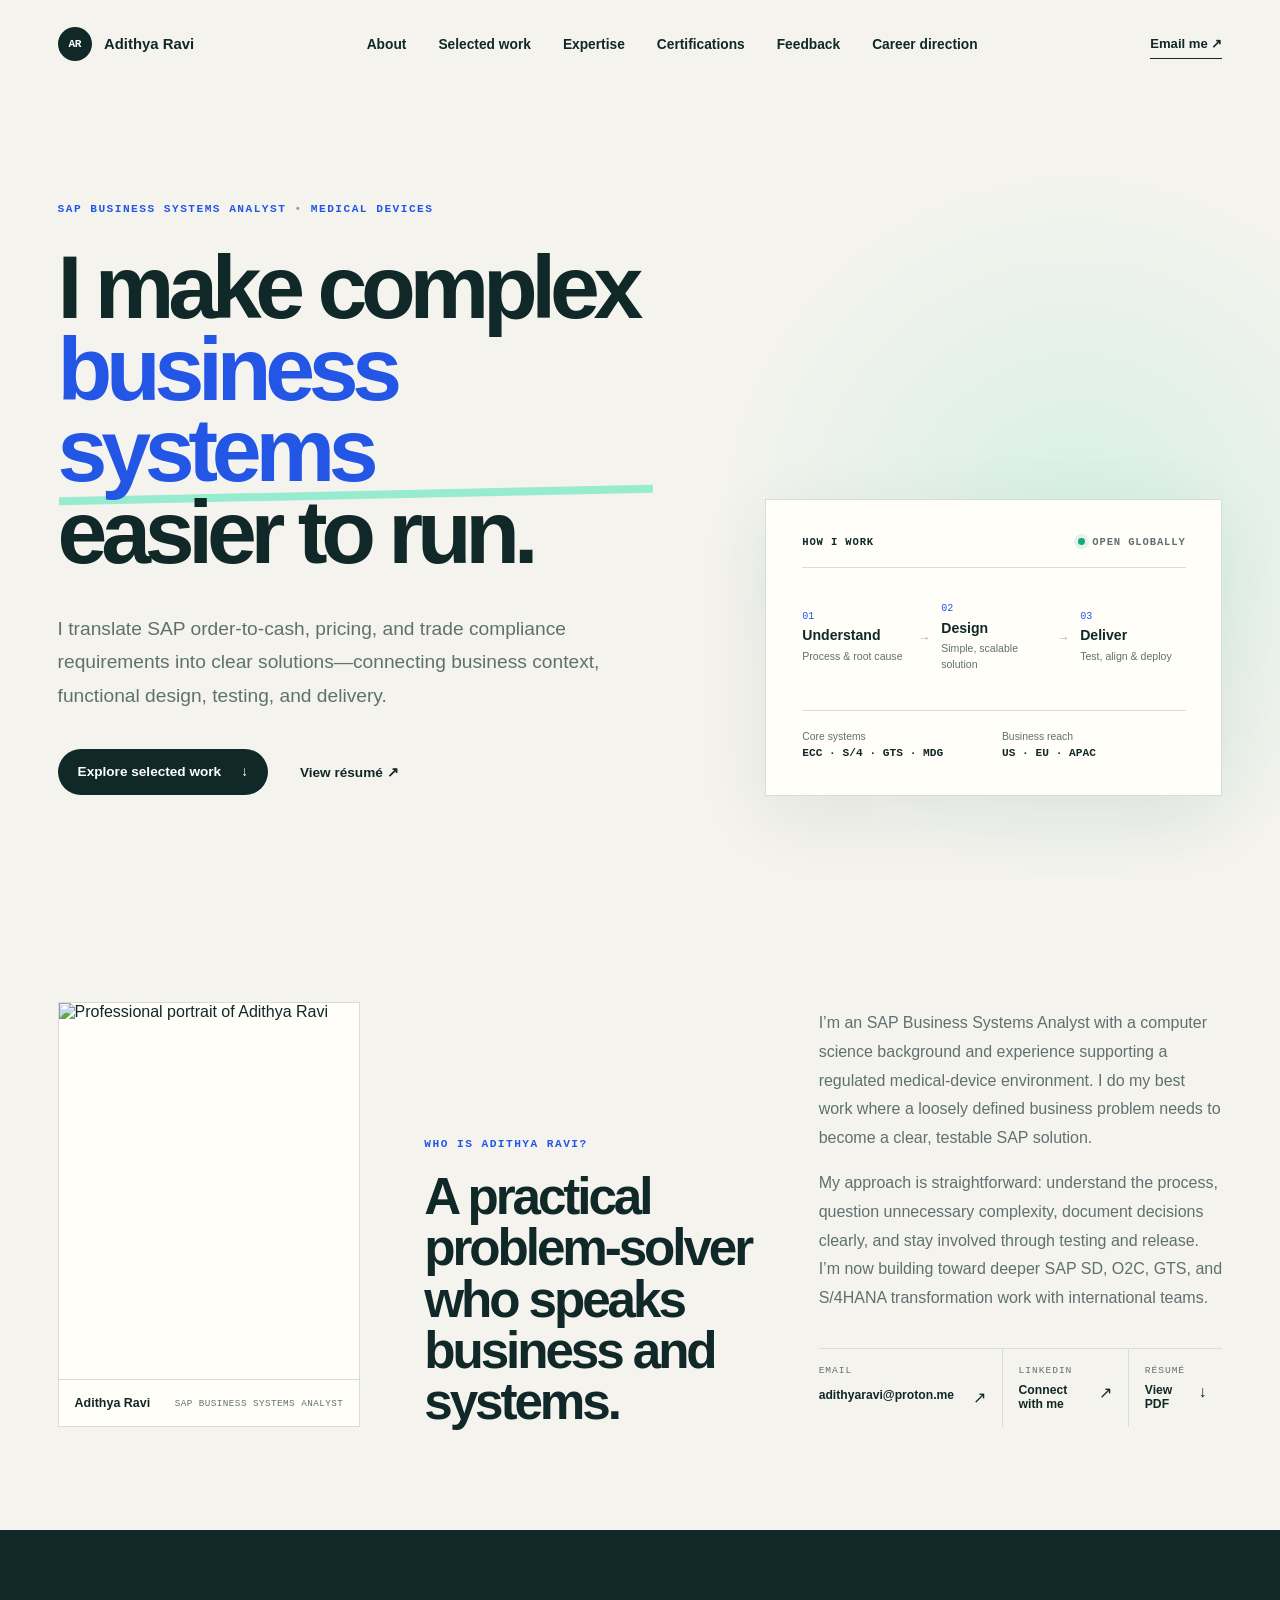
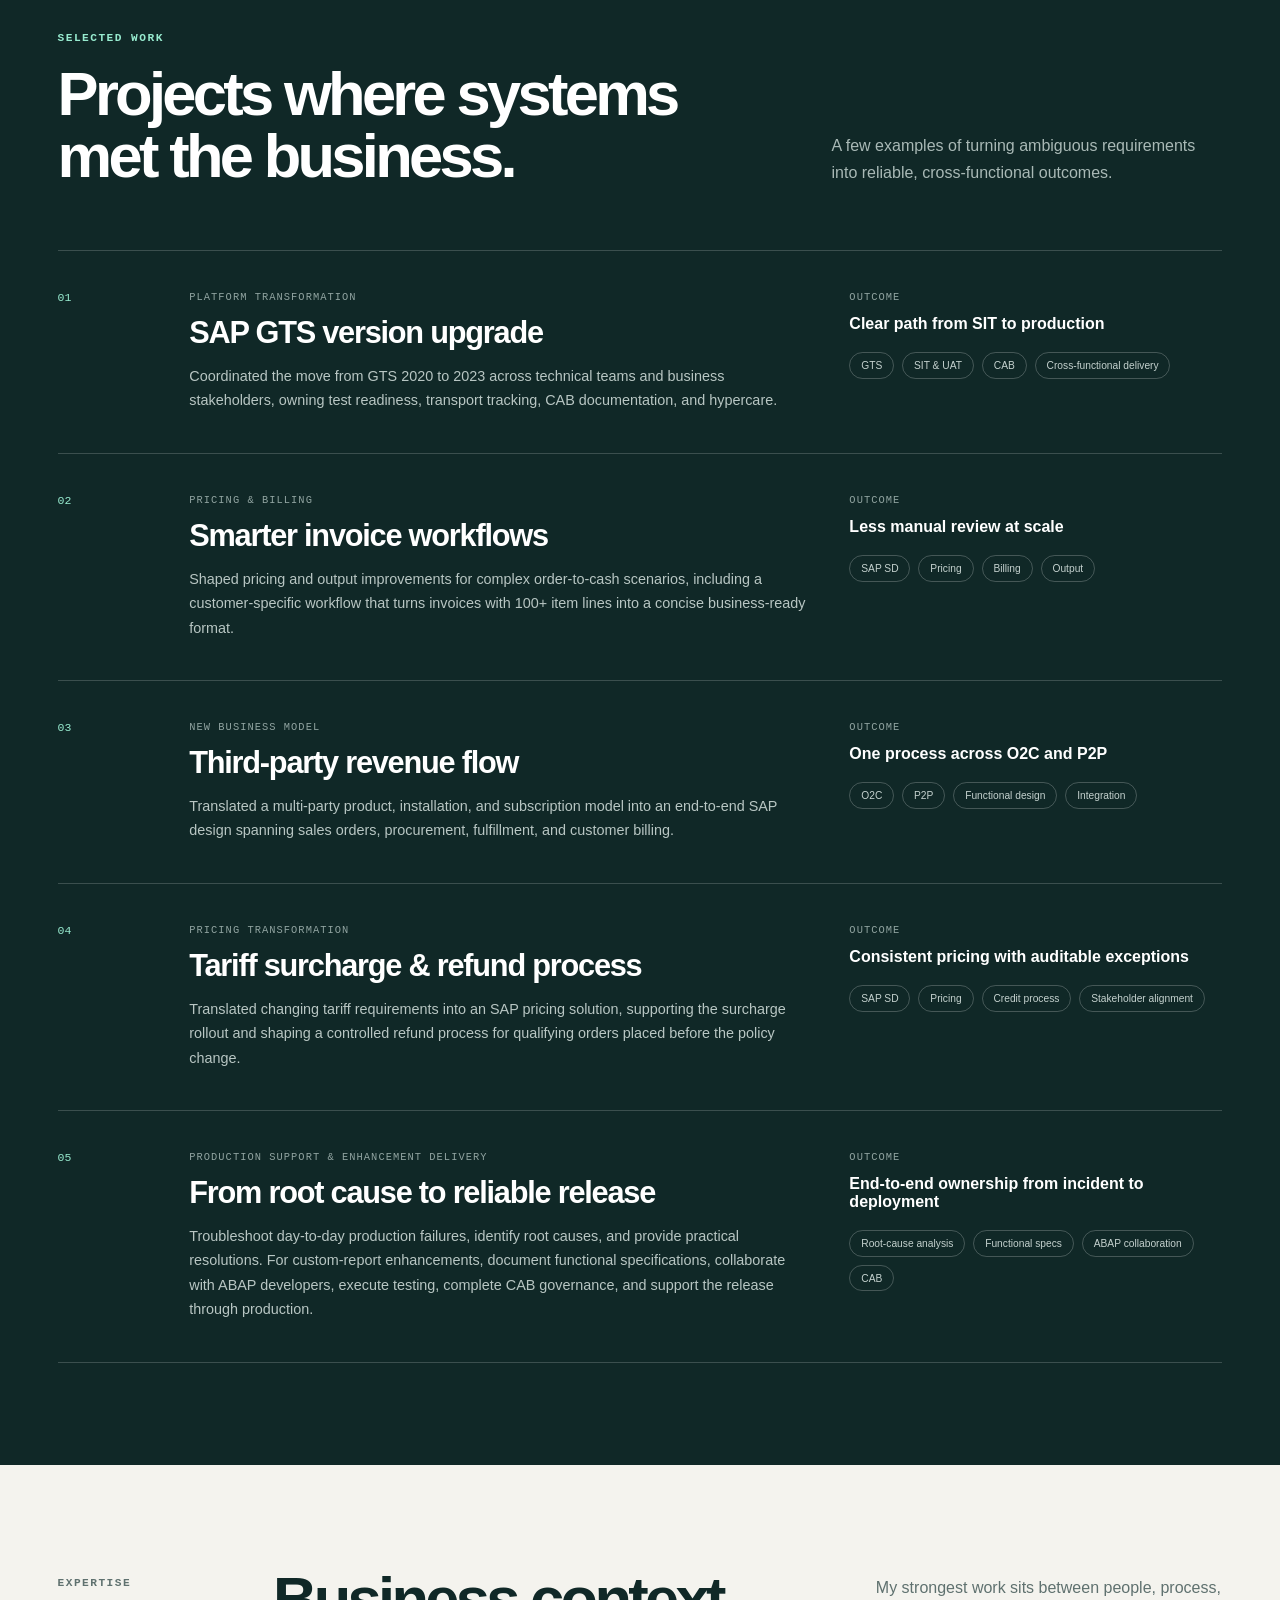
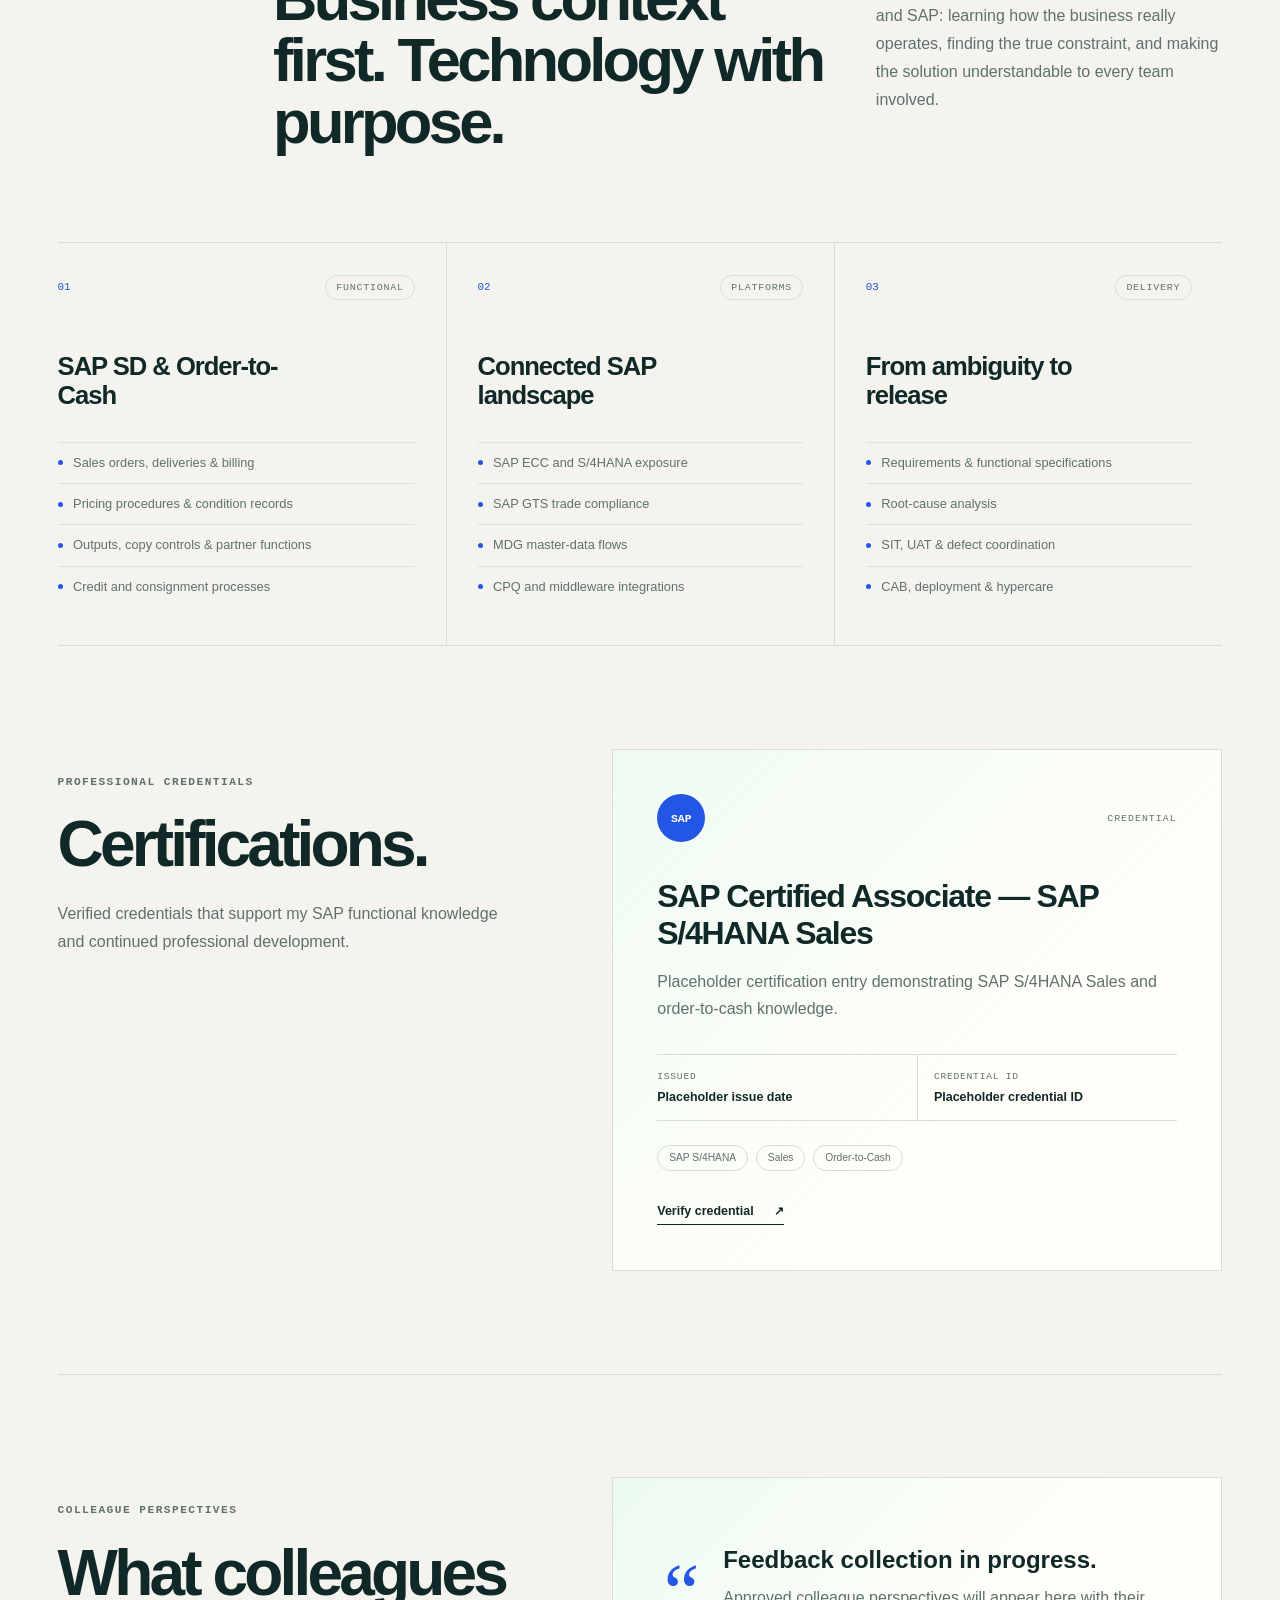
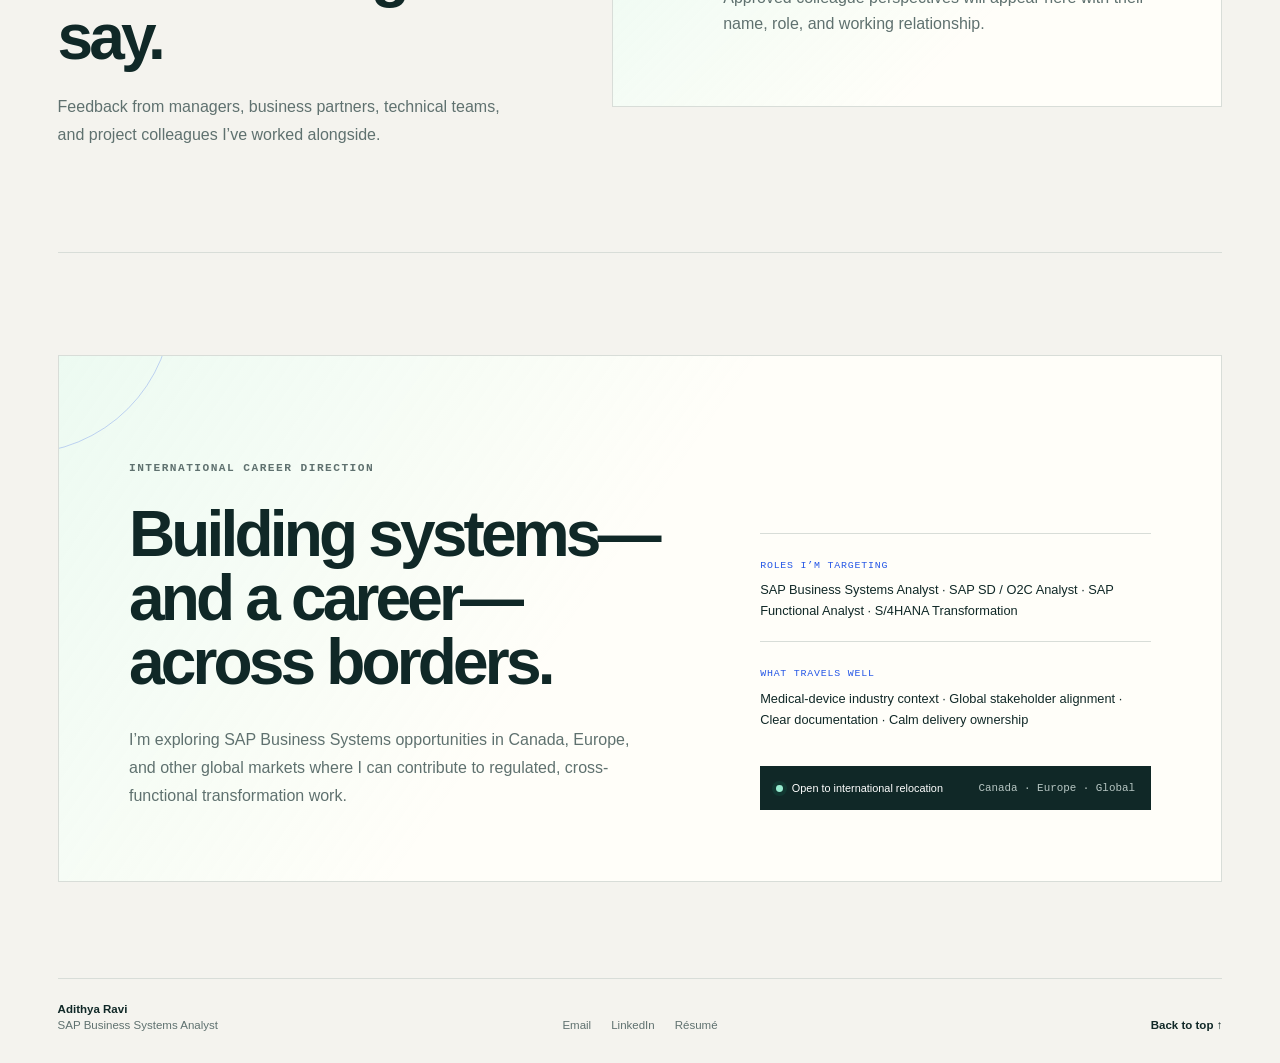
==== index.html @ 474a9ee9 "initial upload of documents" ====
<!doctype html>
<html lang="en">
  <head>
    <meta charset="UTF-8" />
    <meta name="viewport" content="width=device-width, initial-scale=1.0" />
    <meta
      name="description"
      content="Adithya Ravi is an SAP Business Systems Analyst specializing in SAP SD, Order-to-Cash, pricing, billing, and SAP GTS."
    />
    <meta name="theme-color" content="#102827" />
    <title>Adithya Ravi | SAP Business Systems Analyst</title>
    <link rel="stylesheet" href="./style.css" />
    <script src="./script.js" defer></script>
  </head>

  <body>
    <a class="skip-link" href="#main-content">Skip to content</a>

    <header class="site-header">
      <a class="brand" href="#top" aria-label="Adithya Ravi, home">
        <span class="brand-mark">AR</span>
        <span>Adithya Ravi</span>
      </a>

      <nav aria-label="Primary navigation">
        <a href="#about">About</a>
        <a href="#work">Selected work</a>
        <a href="#expertise">Expertise</a>
        <a href="#certifications">Certifications</a>
        <a href="#feedback">Feedback</a>
        <a href="#direction">Career direction</a>
      </nav>

      <a class="header-cta" href="mailto:adithyaravi@proton.me">
        Email me <span aria-hidden="true">↗</span>
      </a>
    </header>

    <main id="main-content">
      <section class="hero" id="top">
        <div class="hero-copy">
          <p class="eyebrow">
            SAP Business Systems Analyst <span>•</span> Medical devices
          </p>
          <h1>
            I make complex
            <span class="accent-line">business systems</span>
            easier to run.
          </h1>
          <p class="hero-intro">
            I translate SAP order-to-cash, pricing, and trade compliance
            requirements into clear solutions—connecting business context,
            functional design, testing, and delivery.
          </p>
          <div class="hero-actions">
            <a class="button button-primary" href="#work">
              Explore selected work <span aria-hidden="true">↓</span>
            </a>
            <a
              class="text-link"
              href="./assets/Adithya-Ravi-Resume.pdf"
              target="_blank"
              rel="noopener noreferrer"
            >
              View résumé <span aria-hidden="true">↗</span>
            </a>
          </div>
        </div>

        <aside class="system-card" aria-label="Professional focus">
          <div class="system-card-head">
            <span>How I work</span>
            <span class="status"><i aria-hidden="true"></i> Open globally</span>
          </div>

          <div class="system-flow" aria-label="Analysis to delivery workflow">
            <div>
              <small>01</small>
              <strong>Understand</strong>
              <span>Process &amp; root cause</span>
            </div>
            <b aria-hidden="true">→</b>
            <div>
              <small>02</small>
              <strong>Design</strong>
              <span>Simple, scalable solution</span>
            </div>
            <b aria-hidden="true">→</b>
            <div>
              <small>03</small>
              <strong>Deliver</strong>
              <span>Test, align &amp; deploy</span>
            </div>
          </div>

          <div class="system-meta">
            <div>
              <span>Core systems</span>
              <strong>ECC · S/4 · GTS · MDG</strong>
            </div>
            <div>
              <span>Business reach</span>
              <strong>US · EU · APAC</strong>
            </div>
          </div>
        </aside>
      </section>

      <section class="about-section reveal" id="about">
        <figure class="about-portrait">
          <img
            src="./assets/adithya-ravi-portrait.jpg"
            alt="Professional portrait of Adithya Ravi"
            width="1365"
            height="2047"
          />
          <figcaption>
            <span>Adithya Ravi</span>
            <small>SAP Business Systems Analyst</small>
          </figcaption>
        </figure>

        <div class="about-content">
          <div class="about-heading">
            <p class="eyebrow">Who is Adithya Ravi?</p>
            <h2>A practical problem-solver who speaks business and systems.</h2>
          </div>

          <div class="about-copy">
            <p>
              I’m an SAP Business Systems Analyst with a computer science
              background and experience supporting a regulated medical-device
              environment. I do my best work where a loosely defined business
              problem needs to become a clear, testable SAP solution.
            </p>
            <p>
              My approach is straightforward: understand the process, question
              unnecessary complexity, document decisions clearly, and stay
              involved through testing and release. I’m now building toward
              deeper SAP SD, O2C, GTS, and S/4HANA transformation work with
              international teams.
            </p>

            <div class="contact-links" aria-label="Contact and résumé links">
              <a href="mailto:adithyaravi@proton.me">
                <small>Email</small>
                <strong>adithyaravi@proton.me</strong>
                <span aria-hidden="true">↗</span>
              </a>
              <a
                href="https://www.linkedin.com/in/adithyaravi12/"
                target="_blank"
                rel="noopener noreferrer"
              >
                <small>LinkedIn</small>
                <strong>Connect with me</strong>
                <span aria-hidden="true">↗</span>
              </a>
              <a
                href="./assets/Adithya-Ravi-Resume.pdf"
                target="_blank"
                rel="noopener noreferrer"
              >
                <small>Résumé</small>
                <strong>View PDF</strong>
                <span aria-hidden="true">↓</span>
              </a>
            </div>
          </div>
        </div>
      </section>

      <section class="work-section" id="work">
        <div class="section-heading reveal">
          <div>
            <p class="eyebrow">Selected work</p>
            <h2>Projects where systems met the business.</h2>
          </div>
          <p>
            A few examples of turning ambiguous requirements into reliable,
            cross-functional outcomes.
          </p>
        </div>
        <div class="project-list" id="project-list"></div>
      </section>

      <section class="expertise-section" id="expertise">
        <div class="expertise-intro reveal">
          <p class="eyebrow">Expertise</p>
          <h2>Business context first. Technology with purpose.</h2>
          <p>
            My strongest work sits between people, process, and SAP: learning
            how the business really operates, finding the true constraint, and
            making the solution understandable to every team involved.
          </p>
        </div>

        <div class="expertise-grid" id="expertise-grid"></div>

        <section class="certifications-section reveal" id="certifications">
          <div class="certifications-heading">
            <p class="eyebrow">Professional credentials</p>
            <h2>Certifications.</h2>
            <p>
              Verified credentials that support my SAP functional knowledge
              and continued professional development.
            </p>
          </div>

          <div class="certification-grid" id="certification-grid"></div>
        </section>

        <section class="feedback-section reveal" id="feedback">
          <div class="feedback-heading">
            <p class="eyebrow">Colleague perspectives</p>
            <h2>What colleagues say.</h2>
            <p>
              Feedback from managers, business partners, technical teams, and
              project colleagues I’ve worked alongside.
            </p>
          </div>

          <div id="feedback-content" aria-live="polite">
            <div class="feedback-empty">
              <span aria-hidden="true">“</span>
              <div>
                <strong>Feedback collection in progress.</strong>
                <p>
                  Approved colleague perspectives will appear here with their
                  name, role, and working relationship.
                </p>
              </div>
            </div>
          </div>
        </section>

        <section class="career-panel reveal" id="direction">
          <div class="career-statement">
            <p class="eyebrow">International career direction</p>
            <h2>Building systems—and a career—across borders.</h2>
            <p>
              I’m exploring SAP Business Systems opportunities in Canada,
              Europe, and other global markets where I can contribute to
              regulated, cross-functional transformation work.
            </p>
          </div>

          <div class="career-details">
            <div>
              <small>Roles I’m targeting</small>
              <p>
                SAP Business Systems Analyst · SAP SD / O2C Analyst · SAP
                Functional Analyst · S/4HANA Transformation
              </p>
            </div>
            <div>
              <small>What travels well</small>
              <p>
                Medical-device industry context · Global stakeholder alignment
                · Clear documentation · Calm delivery ownership
              </p>
            </div>
            <div class="availability">
              <span><i aria-hidden="true"></i> Open to international relocation</span>
              <span>Canada · Europe · Global</span>
            </div>
          </div>
        </section>

        <footer>
          <div>
            <strong>Adithya Ravi</strong>
            <span>SAP Business Systems Analyst</span>
          </div>
          <div class="footer-links">
            <a href="mailto:adithyaravi@proton.me">Email</a>
            <a
              href="https://www.linkedin.com/in/adithyaravi12/"
              target="_blank"
              rel="noopener noreferrer"
              >LinkedIn</a
            >
            <a
              href="./assets/Adithya-Ravi-Resume.pdf"
              target="_blank"
              rel="noopener noreferrer"
              >Résumé</a
            >
          </div>
          <a href="#top">Back to top <span aria-hidden="true">↑</span></a>
        </footer>
      </section>
    </main>
  </body>
</html>
---- style.css ----
:root {
  --ink: #102827;
  --muted: #5f716f;
  --paper: #f4f3ee;
  --card: #fffef9;
  --line: #d8ddd8;
  --blue: #2456e6;
  --mint: #97ebcf;
  --sans: Inter, "Segoe UI", Helvetica, Arial, sans-serif;
  --mono: "SFMono-Regular", Consolas, "Liberation Mono", monospace;
}

* {
  box-sizing: border-box;
}

html {
  scroll-behavior: smooth;
  scroll-padding-top: 5rem;
}

body {
  margin: 0;
  background:
    radial-gradient(circle at 84% 9%, rgb(151 235 207 / 32%), transparent 22rem),
    var(--paper);
  color: var(--ink);
  font-family: var(--sans);
}

a {
  color: inherit;
  text-decoration: none;
}

img {
  max-width: 100%;
}

.skip-link {
  background: var(--ink);
  color: white;
  left: 1rem;
  padding: 0.75rem 1rem;
  position: fixed;
  top: -5rem;
  transition: top 160ms ease;
  z-index: 100;
}

.skip-link:focus {
  top: 1rem;
}

.site-header {
  align-items: center;
  display: flex;
  justify-content: space-between;
  margin: 0 auto;
  max-width: 1440px;
  min-height: 88px;
  padding: 0 4.5vw;
}

.brand {
  align-items: center;
  display: flex;
  font-size: 0.93rem;
  font-weight: 700;
  gap: 0.75rem;
}

.brand-mark {
  align-items: center;
  background: var(--ink);
  border-radius: 50%;
  color: white;
  display: flex;
  font-family: var(--mono);
  font-size: 0.7rem;
  height: 2.15rem;
  justify-content: center;
  letter-spacing: -0.04em;
  width: 2.15rem;
}

nav {
  display: flex;
  font-size: 0.86rem;
  font-weight: 600;
  gap: 2rem;
}

nav a,
.text-link,
.header-cta {
  transition: color 180ms ease;
}

nav a:hover,
nav a:focus-visible,
.text-link:hover,
.text-link:focus-visible,
.header-cta:hover,
.header-cta:focus-visible {
  color: var(--blue);
}

.header-cta {
  border-bottom: 1px solid var(--ink);
  font-size: 0.82rem;
  font-weight: 700;
  padding: 0.45rem 0;
}

.hero {
  display: grid;
  gap: clamp(3rem, 7vw, 8rem);
  grid-template-columns: minmax(0, 1.15fr) minmax(330px, 0.85fr);
  margin: 0 auto;
  max-width: 1440px;
  min-height: calc(100vh - 88px);
  padding: clamp(5.5rem, 9vw, 8.5rem) 4.5vw 6.5rem;
}

.hero-copy {
  align-self: start;
}

.eyebrow {
  color: var(--blue);
  font-family: var(--mono);
  font-size: 0.7rem;
  font-weight: 700;
  letter-spacing: 0.13em;
  margin: 0 0 2rem;
  text-transform: uppercase;
}

.eyebrow span {
  color: #94a09f;
}

h1 {
  font-size: clamp(3.7rem, 7vw, 7.4rem);
  font-weight: 600;
  letter-spacing: -0.07em;
  line-height: 0.91;
  margin: 0;
  max-width: 940px;
}

.accent-line {
  color: var(--blue);
  display: inline-block;
  position: relative;
}

.accent-line::after {
  background: var(--mint);
  bottom: -0.08em;
  content: "";
  height: 0.09em;
  left: 0.02em;
  position: absolute;
  transform: rotate(-1.2deg);
  width: 96%;
  z-index: -1;
}

.hero-intro {
  color: var(--muted);
  font-size: clamp(1rem, 1.5vw, 1.2rem);
  line-height: 1.75;
  margin: 2.4rem 0 0;
  max-width: 690px;
}

.hero-actions {
  align-items: center;
  display: flex;
  gap: 2rem;
  margin-top: 2.3rem;
}

.button {
  align-items: center;
  border-radius: 999px;
  display: inline-flex;
  font-size: 0.85rem;
  font-weight: 700;
  gap: 1.25rem;
  justify-content: center;
  padding: 0.95rem 1.25rem;
}

.button-primary {
  background: var(--ink);
  color: white;
  transition:
    background 180ms ease,
    transform 180ms ease;
}

.button-primary:hover,
.button-primary:focus-visible {
  background: var(--blue);
  transform: translateY(-2px);
}

.text-link {
  font-size: 0.85rem;
  font-weight: 700;
}

.system-card {
  align-self: end;
  background: var(--card);
  border: 1px solid var(--line);
  box-shadow: 0 20px 70px rgb(27 56 51 / 8%);
  min-width: 0;
  padding: clamp(1.5rem, 2.8vw, 2.25rem);
  position: relative;
}

.system-card::before {
  background-image: radial-gradient(#bcc7c4 0.7px, transparent 0.7px);
  background-size: 8px 8px;
  content: "";
  height: 4.5rem;
  opacity: 0.55;
  position: absolute;
  right: -1.2rem;
  top: -1.4rem;
  width: 6.5rem;
  z-index: -1;
}

.system-card-head {
  align-items: center;
  border-bottom: 1px solid var(--line);
  display: flex;
  font-family: var(--mono);
  font-size: 0.66rem;
  font-weight: 700;
  justify-content: space-between;
  letter-spacing: 0.08em;
  padding-bottom: 1.2rem;
  text-transform: uppercase;
}

.status {
  align-items: center;
  color: var(--muted);
  display: flex;
  gap: 0.45rem;
}

.status i,
.availability i {
  background: #19a678;
  border-radius: 50%;
  box-shadow: 0 0 0 4px rgb(25 166 120 / 12%);
  height: 0.43rem;
  width: 0.43rem;
}

.system-flow {
  align-items: center;
  display: grid;
  gap: 0.65rem;
  grid-template-columns: 1fr auto 1fr auto 1fr;
  padding: 2.2rem 0 2.4rem;
}

.system-flow div,
.system-meta div {
  display: flex;
  flex-direction: column;
  gap: 0.35rem;
}

.system-flow small {
  color: var(--blue);
  font-family: var(--mono);
  font-size: 0.63rem;
}

.system-flow strong {
  font-size: 0.88rem;
}

.system-flow span {
  color: var(--muted);
  font-size: 0.66rem;
  line-height: 1.45;
}

.system-flow b {
  color: #a6b1af;
  font-size: 0.8rem;
  font-weight: 400;
}

.system-meta {
  border-top: 1px solid var(--line);
  display: grid;
  gap: 1rem;
  grid-template-columns: 1fr 1fr;
  padding-top: 1.2rem;
}

.system-meta span {
  color: var(--muted);
  font-size: 0.65rem;
}

.system-meta strong {
  font-family: var(--mono);
  font-size: 0.7rem;
}

.about-section {
  display: grid;
  gap: clamp(2.5rem, 5vw, 5rem);
  grid-template-columns: minmax(250px, 0.55fr) minmax(0, 1.45fr);
  margin: 0 auto;
  max-width: 1440px;
  padding: clamp(5rem, 8vw, 8rem) 4.5vw;
}

.about-portrait {
  align-self: stretch;
  background: var(--card);
  border: 1px solid var(--line);
  display: flex;
  flex-direction: column;
  margin: 0;
  min-width: 0;
}

.about-portrait img {
  aspect-ratio: 4 / 5;
  display: block;
  height: auto;
  object-fit: cover;
  object-position: center 24%;
  width: 100%;
}

.about-portrait figcaption {
  align-items: center;
  border-top: 1px solid var(--line);
  display: flex;
  justify-content: space-between;
  padding: 1rem;
}

.about-portrait figcaption span {
  font-size: 0.78rem;
  font-weight: 700;
}

.about-portrait figcaption small {
  color: var(--muted);
  font-family: var(--mono);
  font-size: 0.58rem;
  letter-spacing: 0.05em;
  text-align: right;
  text-transform: uppercase;
}

.about-content {
  align-items: end;
  display: grid;
  gap: clamp(2.5rem, 5vw, 5rem);
  grid-template-columns: 0.9fr 1.1fr;
}

.about-heading .eyebrow,
.feedback-heading .eyebrow {
  margin-bottom: 1.3rem;
}

h2 {
  font-size: clamp(2.5rem, 4.8vw, 5rem);
  font-weight: 560;
  letter-spacing: -0.06em;
  line-height: 1;
  margin: 0;
  max-width: 790px;
}

.about-heading h2 {
  font-size: clamp(2.5rem, 4vw, 4.4rem);
}

.about-copy {
  align-self: end;
}

.about-copy > p {
  color: var(--muted);
  font-size: clamp(0.95rem, 1.25vw, 1.08rem);
  line-height: 1.8;
  margin: 0;
  max-width: 720px;
}

.about-copy > p + p {
  margin-top: 1rem;
}

.contact-links {
  border-top: 1px solid var(--line);
  display: grid;
  grid-template-columns: 1.45fr 1fr 0.75fr;
  margin-top: 2.2rem;
}

.contact-links a {
  display: grid;
  gap: 0.45rem;
  grid-template-columns: 1fr auto;
  padding: 1rem 1rem 1rem 0;
  transition: color 180ms ease;
}

.contact-links a + a {
  border-left: 1px solid var(--line);
  padding-left: 1rem;
}

.contact-links a:hover,
.contact-links a:focus-visible {
  color: var(--blue);
}

.contact-links small {
  color: var(--muted);
  font-family: var(--mono);
  font-size: 0.6rem;
  grid-column: 1 / -1;
  letter-spacing: 0.1em;
  text-transform: uppercase;
}

.contact-links strong {
  font-size: 0.76rem;
  overflow-wrap: anywhere;
}

.work-section {
  background: var(--ink);
  color: white;
  padding: clamp(5rem, 8vw, 8rem) max(4.5vw, calc((100vw - 1440px) / 2 + 4.5vw));
}

.section-heading {
  align-items: end;
  display: grid;
  gap: 3rem;
  grid-template-columns: 1.3fr 0.7fr;
  margin: 0 auto 4rem;
  max-width: 1440px;
}

.section-heading .eyebrow {
  color: var(--mint);
  margin-bottom: 1.2rem;
}

.section-heading > p {
  color: #a9b9b6;
  line-height: 1.7;
  margin: 0;
  max-width: 400px;
}

.project-list {
  border-top: 1px solid rgb(255 255 255 / 18%);
  margin: 0 auto;
  max-width: 1440px;
}

.project-card {
  align-items: start;
  border-bottom: 1px solid rgb(255 255 255 / 18%);
  display: grid;
  gap: clamp(1.5rem, 3vw, 4rem);
  grid-template-columns: 0.18fr 1.2fr 0.72fr;
  padding: 2.5rem 0;
}

.project-number {
  color: var(--mint);
  font-family: var(--mono);
  font-size: 0.72rem;
}

.project-main > p,
.project-result small {
  color: #91a4a1;
  font-family: var(--mono);
  font-size: 0.65rem;
  letter-spacing: 0.1em;
  margin: 0 0 0.75rem;
  text-transform: uppercase;
}

.project-main h3 {
  font-size: clamp(1.5rem, 2.4vw, 2.3rem);
  font-weight: 560;
  letter-spacing: -0.04em;
  margin: 0 0 0.8rem;
}

.project-main > span {
  color: #b8c6c3;
  display: block;
  font-size: 0.9rem;
  line-height: 1.7;
  max-width: 650px;
}

.project-result {
  display: flex;
  flex-direction: column;
}

.project-result strong {
  margin-bottom: 1.2rem;
}

.tag-list {
  display: flex;
  flex-wrap: wrap;
  gap: 0.5rem;
}

.tag-list span {
  border: 1px solid rgb(255 255 255 / 22%);
  border-radius: 999px;
  color: #c4d1ce;
  font-size: 0.64rem;
  padding: 0.42rem 0.68rem;
}

.expertise-section {
  margin: 0 auto;
  max-width: 1440px;
  padding: clamp(5rem, 8vw, 8rem) 4.5vw 2rem;
}

.expertise-intro {
  display: grid;
  gap: 2rem;
  grid-template-columns: 0.45fr 1.4fr 0.85fr;
}

.expertise-intro .eyebrow {
  margin: 0.4rem 0 0;
}

.expertise-intro > p {
  color: var(--muted);
  line-height: 1.75;
  margin: 0.4rem 0 0;
}

.expertise-grid {
  border-bottom: 1px solid var(--line);
  border-top: 1px solid var(--line);
  display: grid;
  grid-template-columns: repeat(3, 1fr);
  margin-top: clamp(3.5rem, 7vw, 7rem);
}

.expertise-card {
  min-height: 380px;
  padding: 2rem clamp(1rem, 2.4vw, 2.4rem) 2.4rem 0;
}

.expertise-card + .expertise-card {
  border-left: 1px solid var(--line);
  padding-left: clamp(1rem, 2.4vw, 2.4rem);
}

.expertise-label {
  align-items: center;
  display: flex;
  justify-content: space-between;
}

.expertise-label span {
  color: var(--blue);
  font-family: var(--mono);
  font-size: 0.68rem;
}

.expertise-label small {
  border: 1px solid var(--line);
  border-radius: 999px;
  color: var(--muted);
  font-family: var(--mono);
  font-size: 0.62rem;
  letter-spacing: 0.08em;
  padding: 0.38rem 0.65rem;
  text-transform: uppercase;
}

.expertise-card h3 {
  font-size: clamp(1.35rem, 2vw, 1.85rem);
  font-weight: 600;
  letter-spacing: -0.04em;
  margin: 3.25rem 0 2rem;
  max-width: 270px;
}

.expertise-card ul {
  list-style: none;
  margin: 0;
  padding: 0;
}

.expertise-card li {
  align-items: center;
  border-top: 1px solid rgb(16 40 39 / 9%);
  color: var(--muted);
  display: flex;
  font-size: 0.8rem;
  gap: 0.65rem;
  line-height: 1.4;
  padding: 0.7rem 0;
}

.expertise-card li::before {
  background: var(--blue);
  border-radius: 50%;
  content: "";
  flex: 0 0 0.32rem;
  height: 0.32rem;
  width: 0.32rem;
}

.certifications-section {
  border-bottom: 1px solid var(--line);
  display: grid;
  gap: clamp(3rem, 8vw, 7rem);
  grid-template-columns: 0.85fr 1.15fr;
  padding: clamp(5rem, 8vw, 8rem) 0;
}

.certifications-heading .eyebrow {
  margin-bottom: 1.25rem;
}

.certifications-heading h2 {
  font-size: clamp(2.8rem, 5vw, 5.2rem);
}

.certifications-heading > p {
  color: var(--muted);
  line-height: 1.75;
  margin: 1.5rem 0 0;
  max-width: 520px;
}

.certification-grid {
  align-self: end;
  display: grid;
  gap: 1rem;
}

.certification-card {
  background:
    linear-gradient(135deg, rgb(151 235 207 / 16%), transparent 62%),
    var(--card);
  border: 1px solid var(--line);
  padding: clamp(1.75rem, 3.5vw, 3rem);
}

.certification-provider {
  align-items: center;
  display: flex;
  justify-content: space-between;
}

.certification-provider span {
  align-items: center;
  background: var(--blue);
  border-radius: 50%;
  color: white;
  display: flex;
  font-family: var(--mono);
  font-size: 0.72rem;
  font-weight: 700;
  height: 3rem;
  justify-content: center;
  width: 3rem;
}

.certification-provider small {
  color: var(--muted);
  font-family: var(--mono);
  font-size: 0.62rem;
  letter-spacing: 0.1em;
  text-transform: uppercase;
}

.certification-card h3 {
  font-size: clamp(1.45rem, 2.5vw, 2.15rem);
  letter-spacing: -0.04em;
  line-height: 1.15;
  margin: 2.25rem 0 1rem;
}

.certification-card > p {
  color: var(--muted);
  line-height: 1.7;
  margin: 0;
}

.certification-card dl {
  border-bottom: 1px solid var(--line);
  border-top: 1px solid var(--line);
  display: grid;
  grid-template-columns: 1fr 1fr;
  margin: 2rem 0 1.5rem;
}

.certification-card dl > div {
  padding: 1rem 0;
}

.certification-card dl > div + div {
  border-left: 1px solid var(--line);
  padding-left: 1rem;
}

.certification-card dt {
  color: var(--muted);
  font-family: var(--mono);
  font-size: 0.6rem;
  letter-spacing: 0.08em;
  margin-bottom: 0.45rem;
  text-transform: uppercase;
}

.certification-card dd {
  font-size: 0.78rem;
  font-weight: 650;
  margin: 0;
}

.certification-tags span {
  border-color: var(--line);
  color: var(--muted);
}

.verify-link {
  align-items: center;
  border-bottom: 1px solid var(--ink);
  display: inline-flex;
  font-size: 0.78rem;
  font-weight: 700;
  gap: 1.25rem;
  margin-top: 2rem;
  padding-bottom: 0.4rem;
  transition: color 180ms ease;
}

.verify-link:hover,
.verify-link:focus-visible {
  color: var(--blue);
}

.feedback-section {
  border-bottom: 1px solid var(--line);
  display: grid;
  gap: clamp(3rem, 8vw, 7rem);
  grid-template-columns: 0.85fr 1.15fr;
  padding: clamp(5rem, 8vw, 8rem) 0;
}

.feedback-heading h2 {
  font-size: clamp(2.8rem, 5vw, 5.2rem);
}

.feedback-heading > p {
  color: var(--muted);
  line-height: 1.75;
  margin: 1.5rem 0 0;
  max-width: 520px;
}

.feedback-empty {
  align-items: center;
  background:
    linear-gradient(135deg, rgb(151 235 207 / 18%), transparent 62%),
    var(--card);
  border: 1px solid var(--line);
  display: grid;
  gap: 1.5rem;
  grid-template-columns: auto 1fr;
  min-height: 230px;
  padding: clamp(2rem, 4vw, 3.5rem);
}

.feedback-empty > span {
  color: var(--blue);
  font-family: Georgia, serif;
  font-size: 5rem;
  line-height: 0.8;
}

.feedback-empty strong {
  font-size: clamp(1.15rem, 2vw, 1.5rem);
}

.feedback-empty p {
  color: var(--muted);
  line-height: 1.65;
  margin: 0.65rem 0 0;
}

.testimonial-grid {
  display: grid;
  gap: 1rem;
}

.testimonial-card {
  background: var(--card);
  border: 1px solid var(--line);
  margin: 0;
  padding: clamp(1.75rem, 3.5vw, 3rem);
}

.testimonial-card blockquote {
  font-size: clamp(1.15rem, 2vw, 1.55rem);
  letter-spacing: -0.025em;
  line-height: 1.55;
  margin: 0;
}

.testimonial-card figcaption {
  border-top: 1px solid var(--line);
  display: grid;
  gap: 0.25rem;
  margin-top: 2rem;
  padding-top: 1rem;
}

.testimonial-card figcaption strong {
  font-size: 0.85rem;
}

.testimonial-card figcaption span,
.testimonial-card figcaption small {
  color: var(--muted);
  font-size: 0.72rem;
}

.testimonial-card figcaption small {
  font-family: var(--mono);
  margin-top: 0.35rem;
}

.feedback-note {
  color: var(--muted);
  font-size: 0.7rem;
  margin: 0.75rem 0 0;
}

.career-panel {
  background:
    linear-gradient(125deg, rgb(151 235 207 / 18%), transparent 46%),
    var(--card);
  border: 1px solid var(--line);
  display: grid;
  gap: clamp(3rem, 8vw, 8rem);
  grid-template-columns: 1.15fr 0.85fr;
  margin-top: clamp(5rem, 8vw, 8rem);
  overflow: hidden;
  padding: clamp(2.4rem, 5.5vw, 5.5rem);
  position: relative;
}

.career-panel::after {
  border: 1px solid rgb(36 86 230 / 25%);
  border-radius: 50%;
  content: "";
  height: 19rem;
  left: -12rem;
  position: absolute;
  top: -13rem;
  width: 19rem;
}

.career-statement .eyebrow {
  margin-bottom: 1.5rem;
}

.career-statement h2 {
  font-size: clamp(2.6rem, 5vw, 5.2rem);
}

.career-statement > p {
  color: var(--muted);
  line-height: 1.75;
  margin: 2rem 0 0;
  max-width: 650px;
}

.career-details {
  align-self: end;
}

.career-details > div:not(.availability) {
  border-top: 1px solid var(--line);
  padding: 1.25rem 0;
}

.career-details small {
  color: var(--blue);
  font-family: var(--mono);
  font-size: 0.62rem;
  letter-spacing: 0.08em;
  text-transform: uppercase;
}

.career-details p {
  font-size: 0.8rem;
  line-height: 1.6;
  margin: 0.55rem 0 0;
}

.availability {
  align-items: center;
  background: var(--ink);
  color: white;
  display: flex;
  font-size: 0.68rem;
  justify-content: space-between;
  margin-top: 1rem;
  padding: 1rem;
}

.availability span:first-child {
  align-items: center;
  display: flex;
  gap: 0.55rem;
}

.availability i {
  background: var(--mint);
}

.availability span:last-child {
  color: #b7c6c3;
  font-family: var(--mono);
}

footer {
  align-items: end;
  border-top: 1px solid var(--line);
  display: grid;
  font-size: 0.72rem;
  grid-template-columns: 1fr auto 1fr;
  margin-top: 6rem;
  padding: 1.5rem 0 0;
}

footer > div {
  display: flex;
  flex-direction: column;
  gap: 0.25rem;
}

footer > div span,
.footer-links a {
  color: var(--muted);
}

footer > a {
  font-weight: 700;
  justify-self: end;
}

.footer-links {
  flex-direction: row;
  gap: 1.25rem;
}

.footer-links a:hover,
.footer-links a:focus-visible {
  color: var(--blue);
}

.reveal {
  opacity: 0;
  transform: translateY(24px);
  transition:
    opacity 650ms ease,
    transform 650ms ease;
}

.reveal.is-visible {
  opacity: 1;
  transform: none;
}

@media (max-width: 960px) {
  nav {
    display: none;
  }

  .hero {
    grid-template-columns: 1fr;
    min-height: auto;
    padding-top: 5rem;
  }

  .system-card {
    align-self: auto;
    max-width: 680px;
  }

  .section-heading,
  .expertise-intro,
  .certifications-section,
  .feedback-section,
  .career-panel,
  .about-content {
    grid-template-columns: 1fr;
  }

  .about-section {
    grid-template-columns: minmax(230px, 0.65fr) minmax(0, 1.35fr);
  }

  .expertise-intro .eyebrow {
    margin: 0;
  }
}

@media (max-width: 640px) {
  .site-header {
    min-height: 72px;
  }

  .header-cta {
    display: none;
  }

  .hero {
    padding-bottom: 4.5rem;
    padding-top: 3.75rem;
  }

  h1 {
    font-size: clamp(3.25rem, 16vw, 5rem);
  }

  .hero-actions {
    align-items: flex-start;
    flex-direction: column;
    gap: 1.3rem;
  }

  .system-flow {
    align-items: stretch;
    grid-template-columns: 1fr;
  }

  .system-flow b {
    transform: rotate(90deg);
    width: fit-content;
  }

  .system-meta,
  .about-section,
  .contact-links,
  .expertise-grid {
    grid-template-columns: 1fr;
  }

  .project-card {
    grid-template-columns: 2.5rem 1fr;
  }

  .project-result {
    grid-column: 2;
  }

  .about-portrait {
    max-width: 380px;
  }

  .contact-links a + a {
    border-left: 0;
    border-top: 1px solid var(--line);
    padding-left: 0;
  }

  .expertise-card {
    min-height: 0;
    padding: 2rem 0 2.4rem;
  }

  .expertise-card + .expertise-card {
    border-left: 0;
    border-top: 1px solid var(--line);
    padding-left: 0;
  }

  .expertise-card h3 {
    margin-top: 2.2rem;
  }

  .certification-card dl {
    grid-template-columns: 1fr;
  }

  .certification-card dl > div + div {
    border-left: 0;
    border-top: 1px solid var(--line);
    padding-left: 0;
  }

  .career-panel {
    margin-left: -2vw;
    margin-right: -2vw;
  }

  .availability {
    align-items: flex-start;
    flex-direction: column;
    gap: 0.75rem;
  }

  footer {
    align-items: start;
    gap: 1.5rem;
    grid-template-columns: 1fr 1fr;
  }

  .footer-links {
    justify-self: end;
  }

  footer > a {
    display: none;
  }
}

@media (prefers-reduced-motion: reduce) {
  html {
    scroll-behavior: auto;
  }

  *,
  *::before,
  *::after {
    transition-duration: 0.01ms !important;
  }

  .reveal {
    opacity: 1;
    transform: none;
  }
}
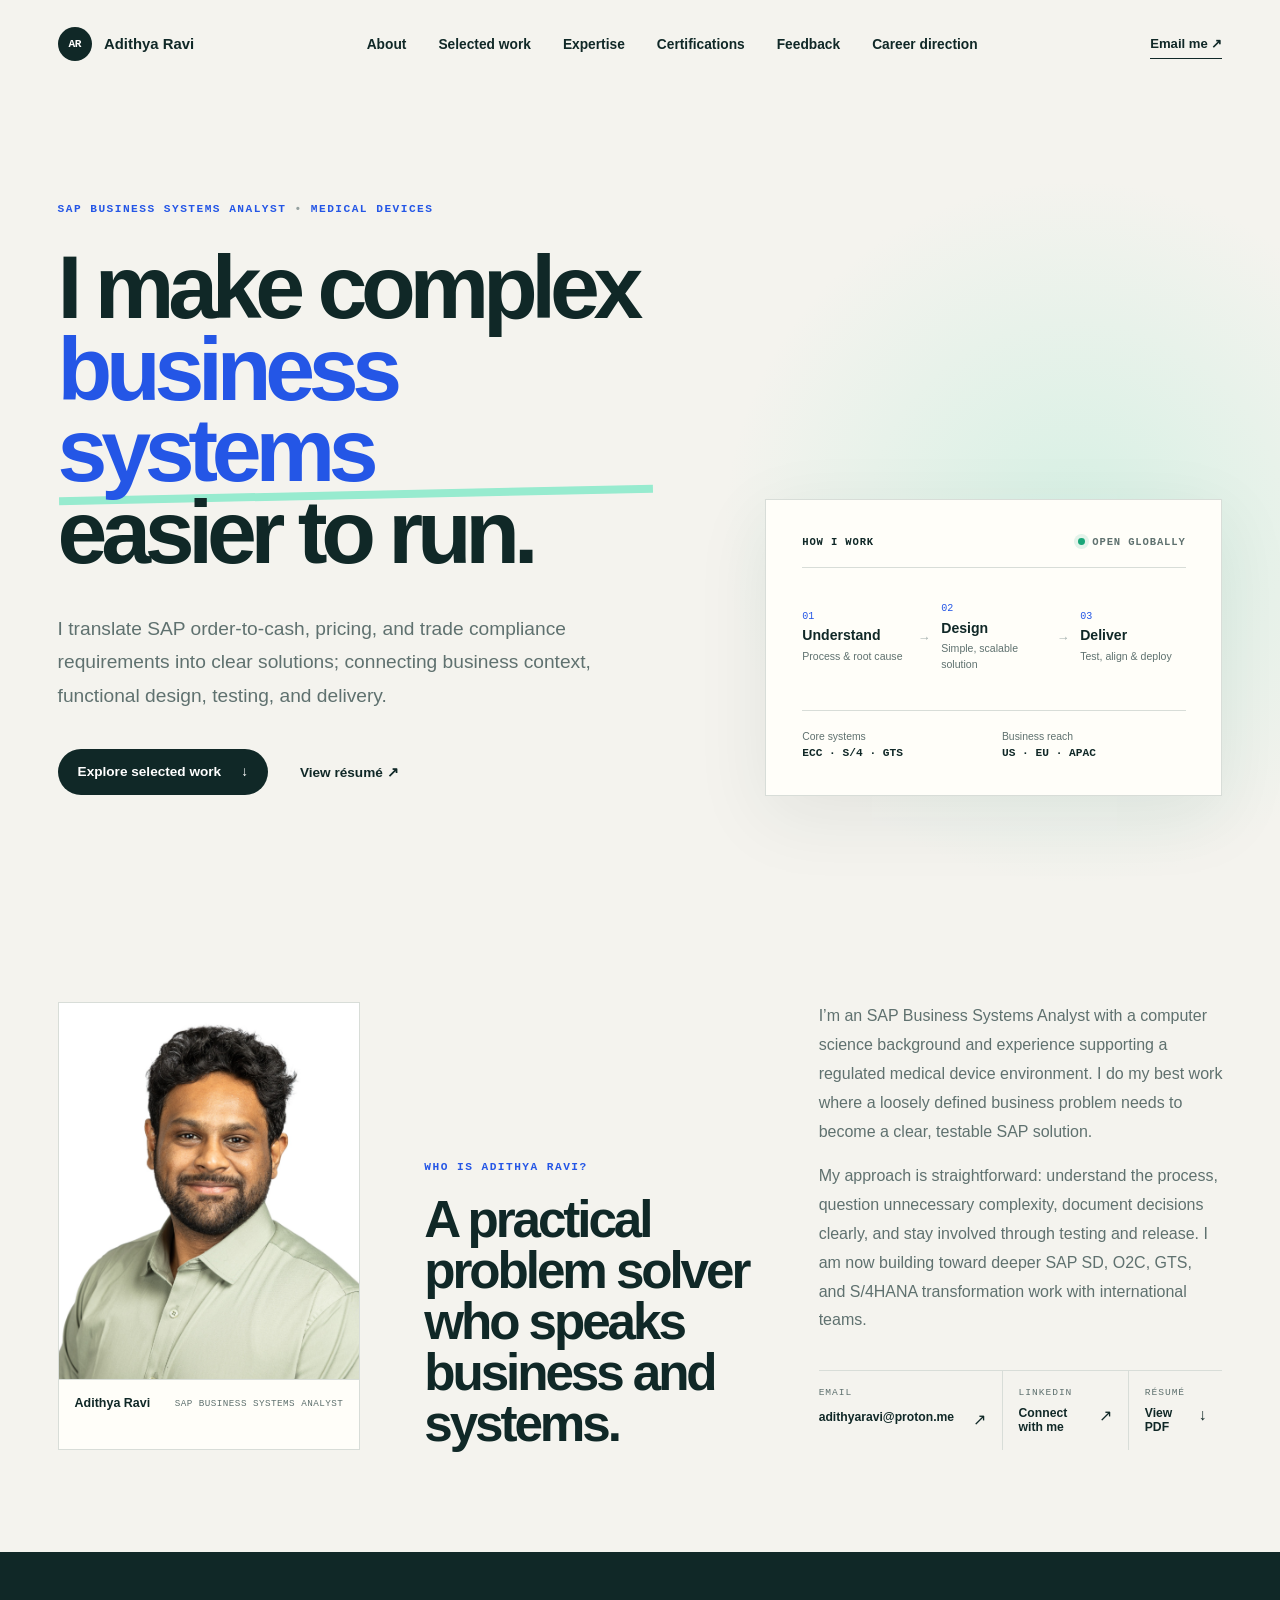
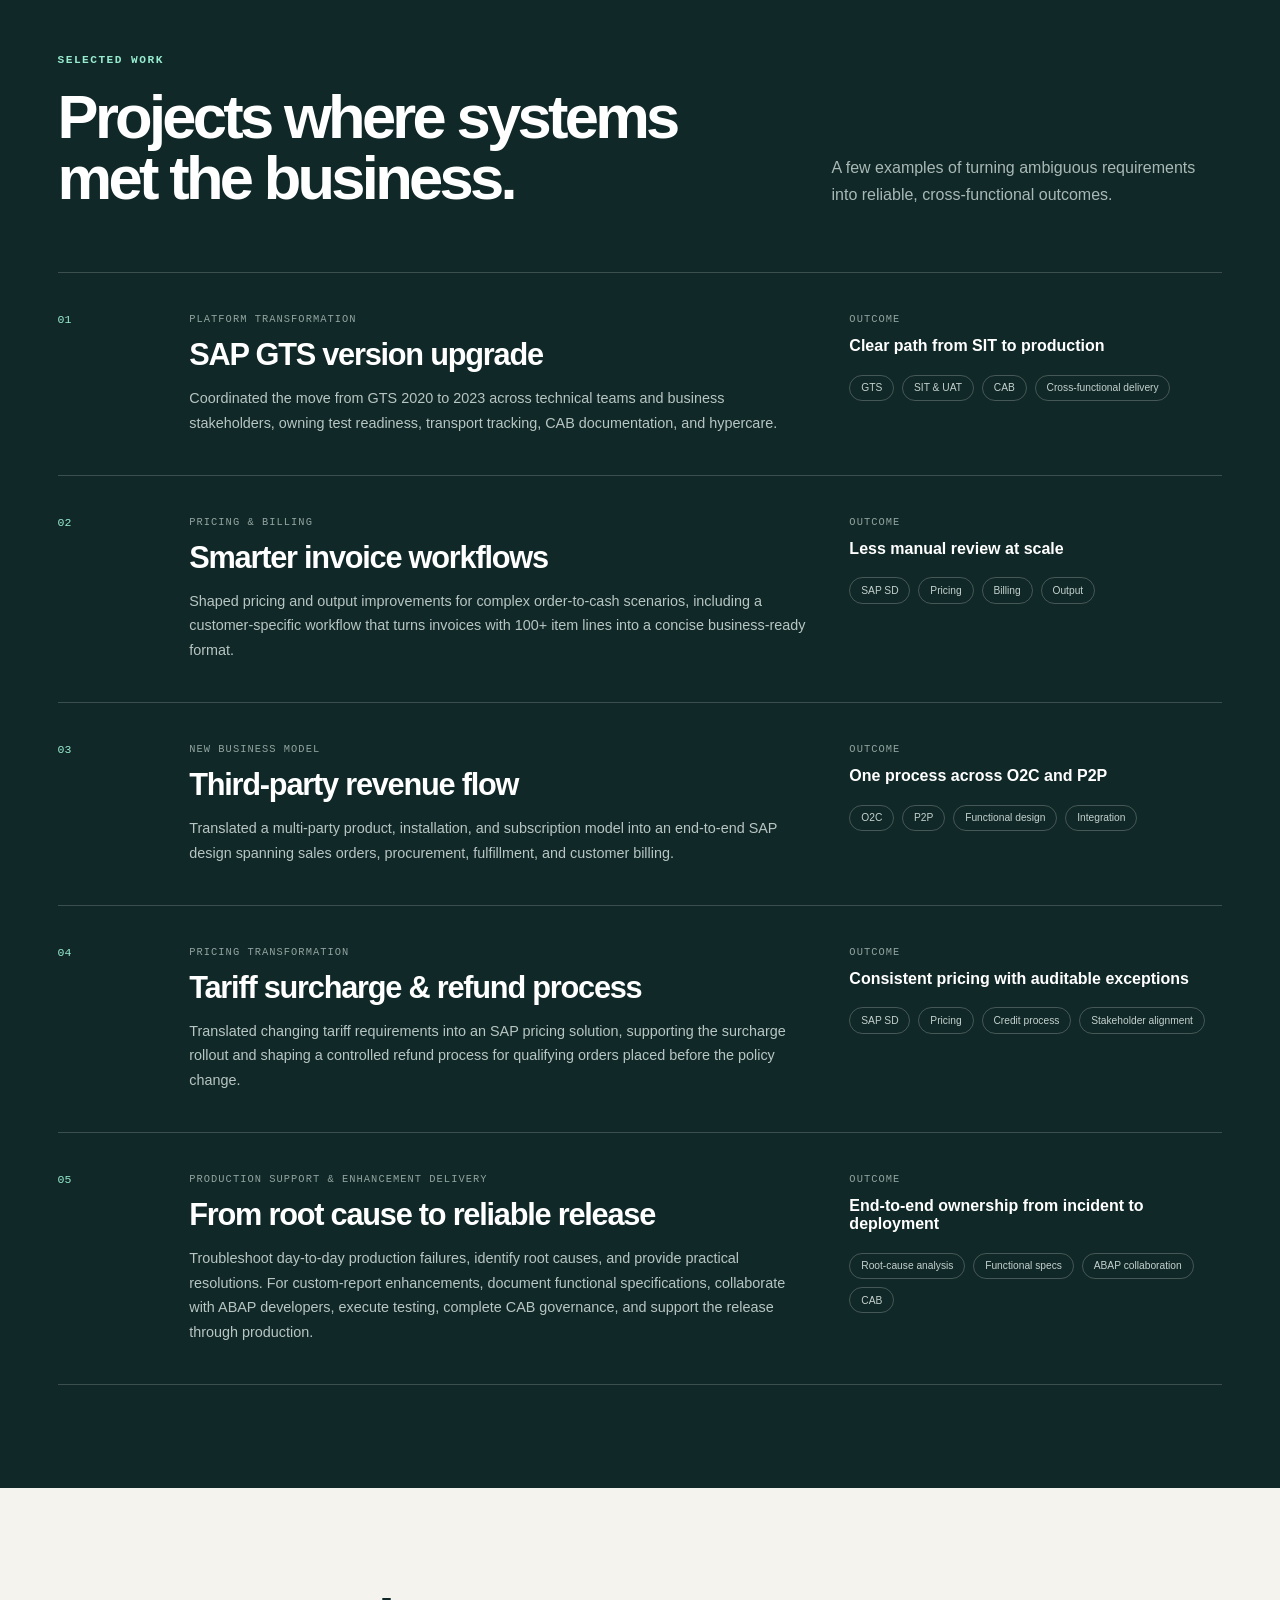
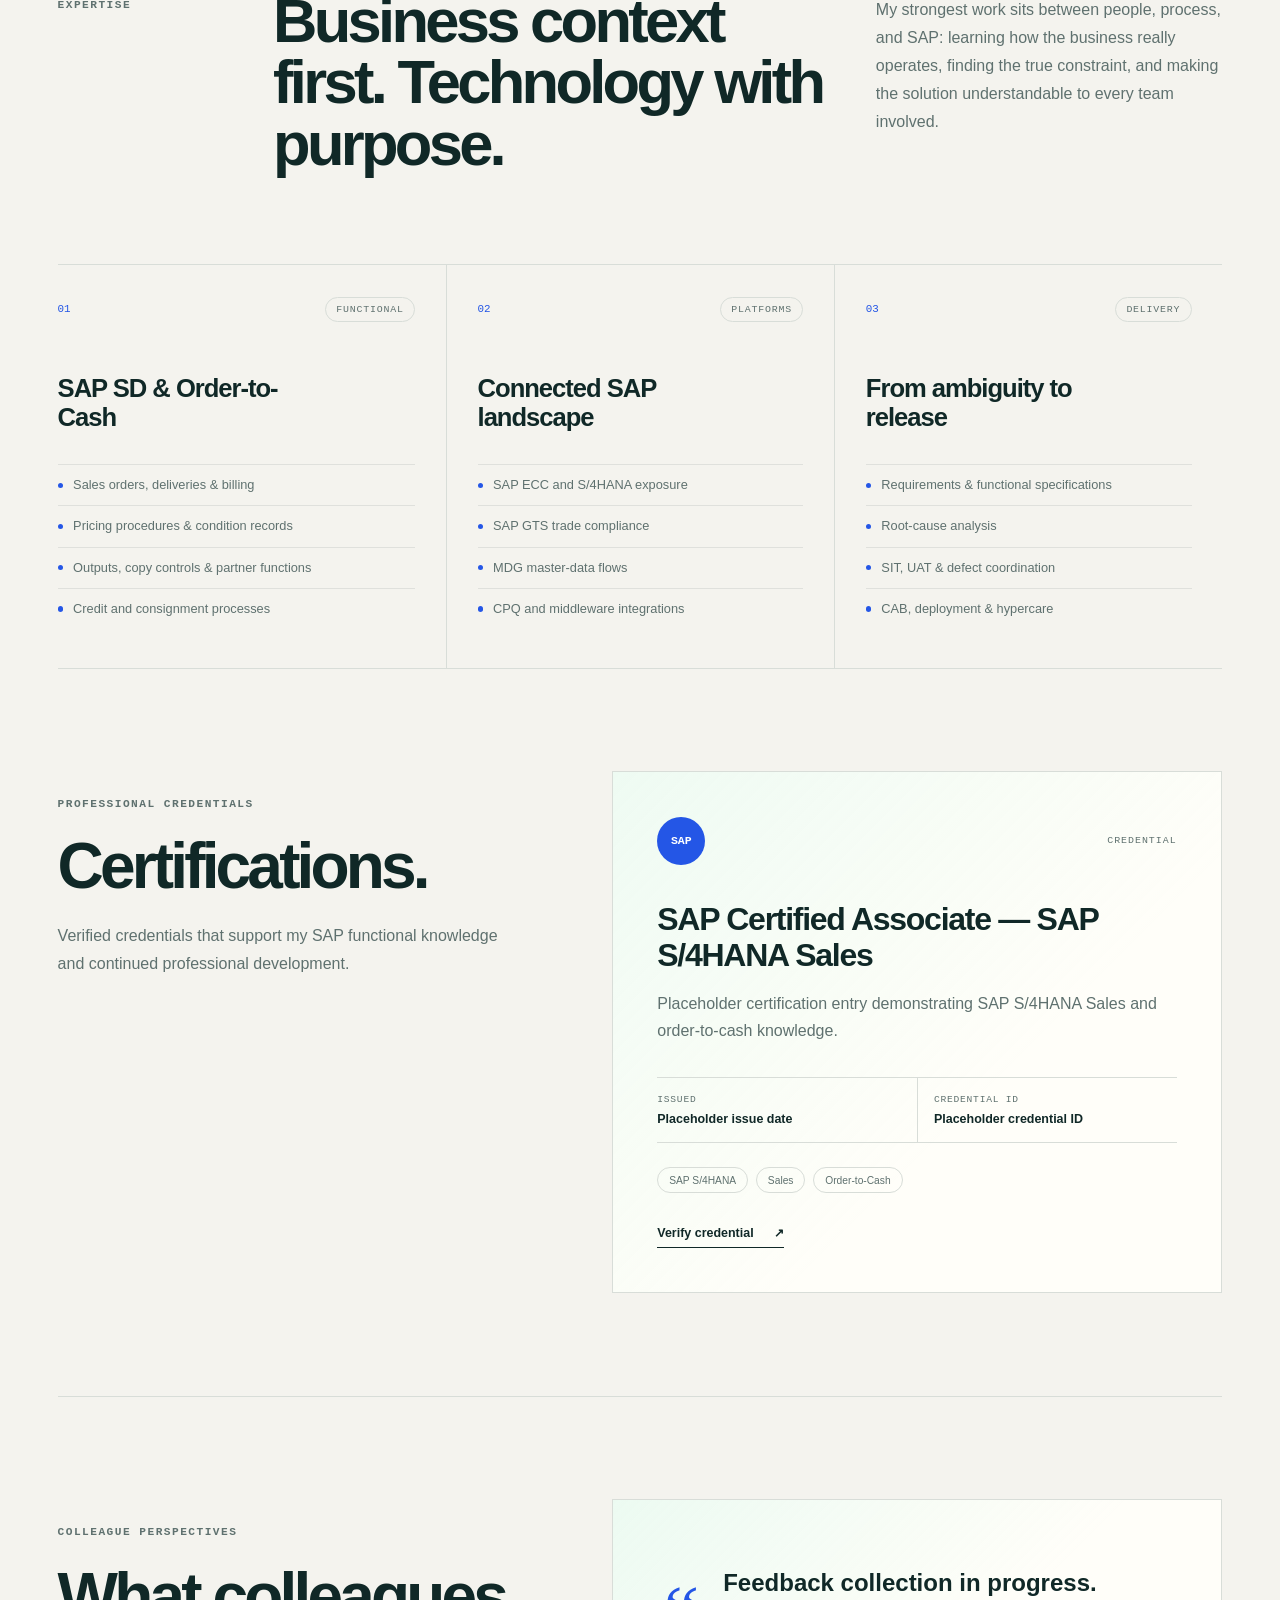
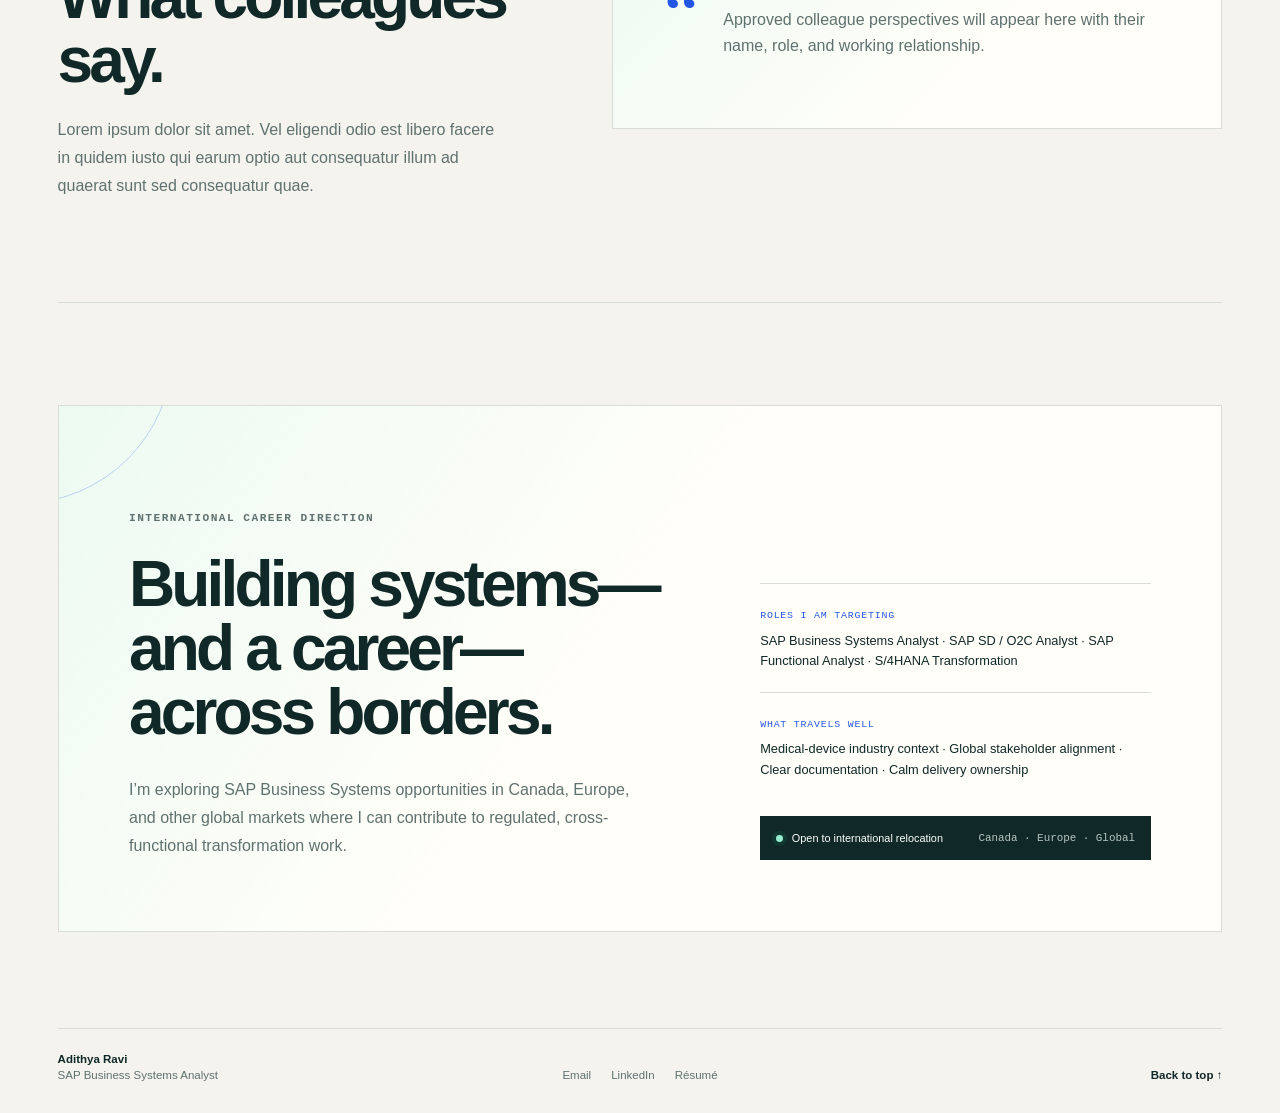
==== commit 10025864: "minor changes with formatting and texts" ====
--- a/index.html
+++ b/index.html
@@ -49,7 +49,7 @@
           </h1>
           <p class="hero-intro">
             I translate SAP order-to-cash, pricing, and trade compliance
-            requirements into clear solutions—connecting business context,
+            requirements into clear solutions; connecting business context,
             functional design, testing, and delivery.
           </p>
           <div class="hero-actions">
@@ -96,7 +96,7 @@
           <div class="system-meta">
             <div>
               <span>Core systems</span>
-              <strong>ECC · S/4 · GTS · MDG</strong>
+              <strong>ECC · S/4 · GTS </strong>
             </div>
             <div>
               <span>Business reach</span>
@@ -123,20 +123,20 @@
         <div class="about-content">
           <div class="about-heading">
             <p class="eyebrow">Who is Adithya Ravi?</p>
-            <h2>A practical problem-solver who speaks business and systems.</h2>
+            <h2>A practical problem solver who speaks business and systems.</h2>
           </div>
 
           <div class="about-copy">
             <p>
               I’m an SAP Business Systems Analyst with a computer science
-              background and experience supporting a regulated medical-device
+              background and experience supporting a regulated medical device
               environment. I do my best work where a loosely defined business
               problem needs to become a clear, testable SAP solution.
             </p>
             <p>
               My approach is straightforward: understand the process, question
               unnecessary complexity, document decisions clearly, and stay
-              involved through testing and release. I’m now building toward
+              involved through testing and release. I am now building toward
               deeper SAP SD, O2C, GTS, and S/4HANA transformation work with
               international teams.
             </p>
@@ -215,8 +215,8 @@
             <p class="eyebrow">Colleague perspectives</p>
             <h2>What colleagues say.</h2>
             <p>
-              Feedback from managers, business partners, technical teams, and
-              project colleagues I’ve worked alongside.
+              Lorem ipsum dolor sit amet. Vel eligendi odio est libero facere in quidem iusto qui earum optio aut 
+              consequatur illum ad quaerat sunt sed consequatur quae.
             </p>
           </div>
 
@@ -247,7 +247,7 @@
 
           <div class="career-details">
             <div>
-              <small>Roles I’m targeting</small>
+              <small>Roles I am targeting</small>
               <p>
                 SAP Business Systems Analyst · SAP SD / O2C Analyst · SAP
                 Functional Analyst · S/4HANA Transformation
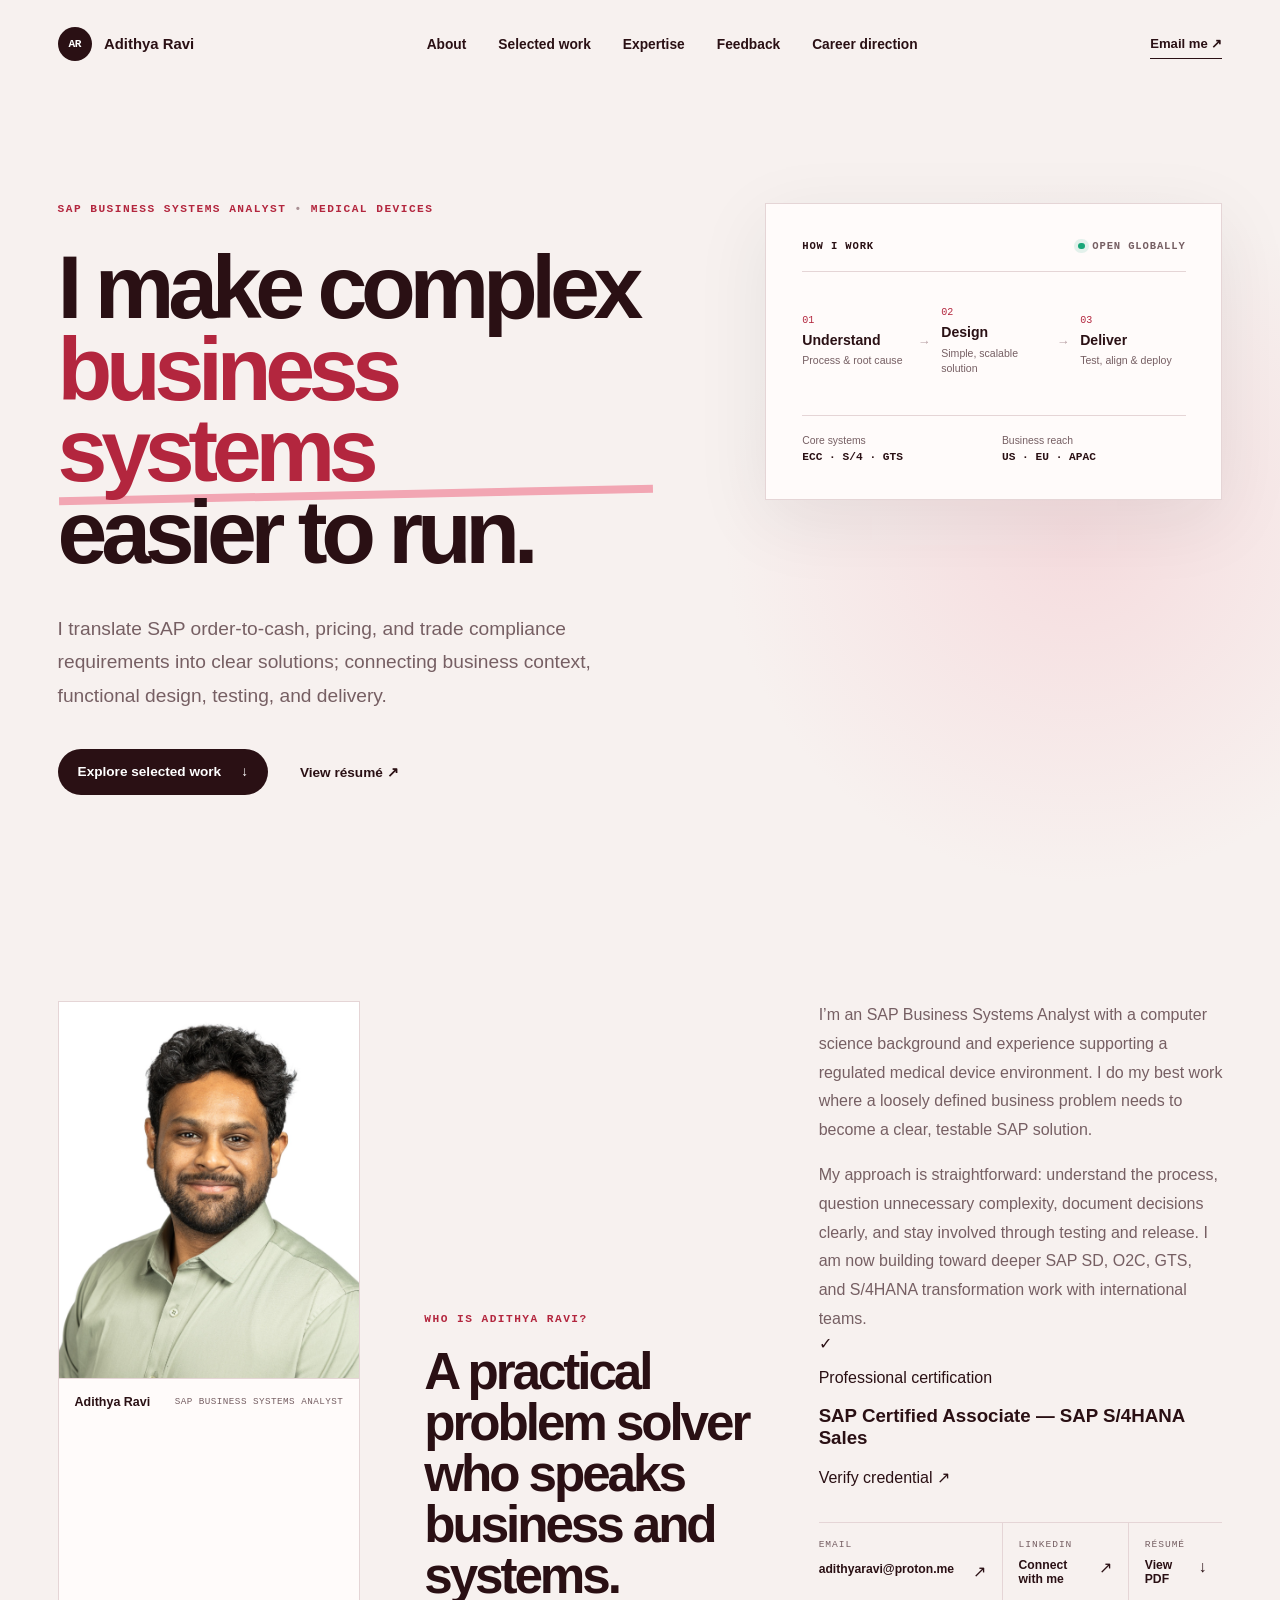
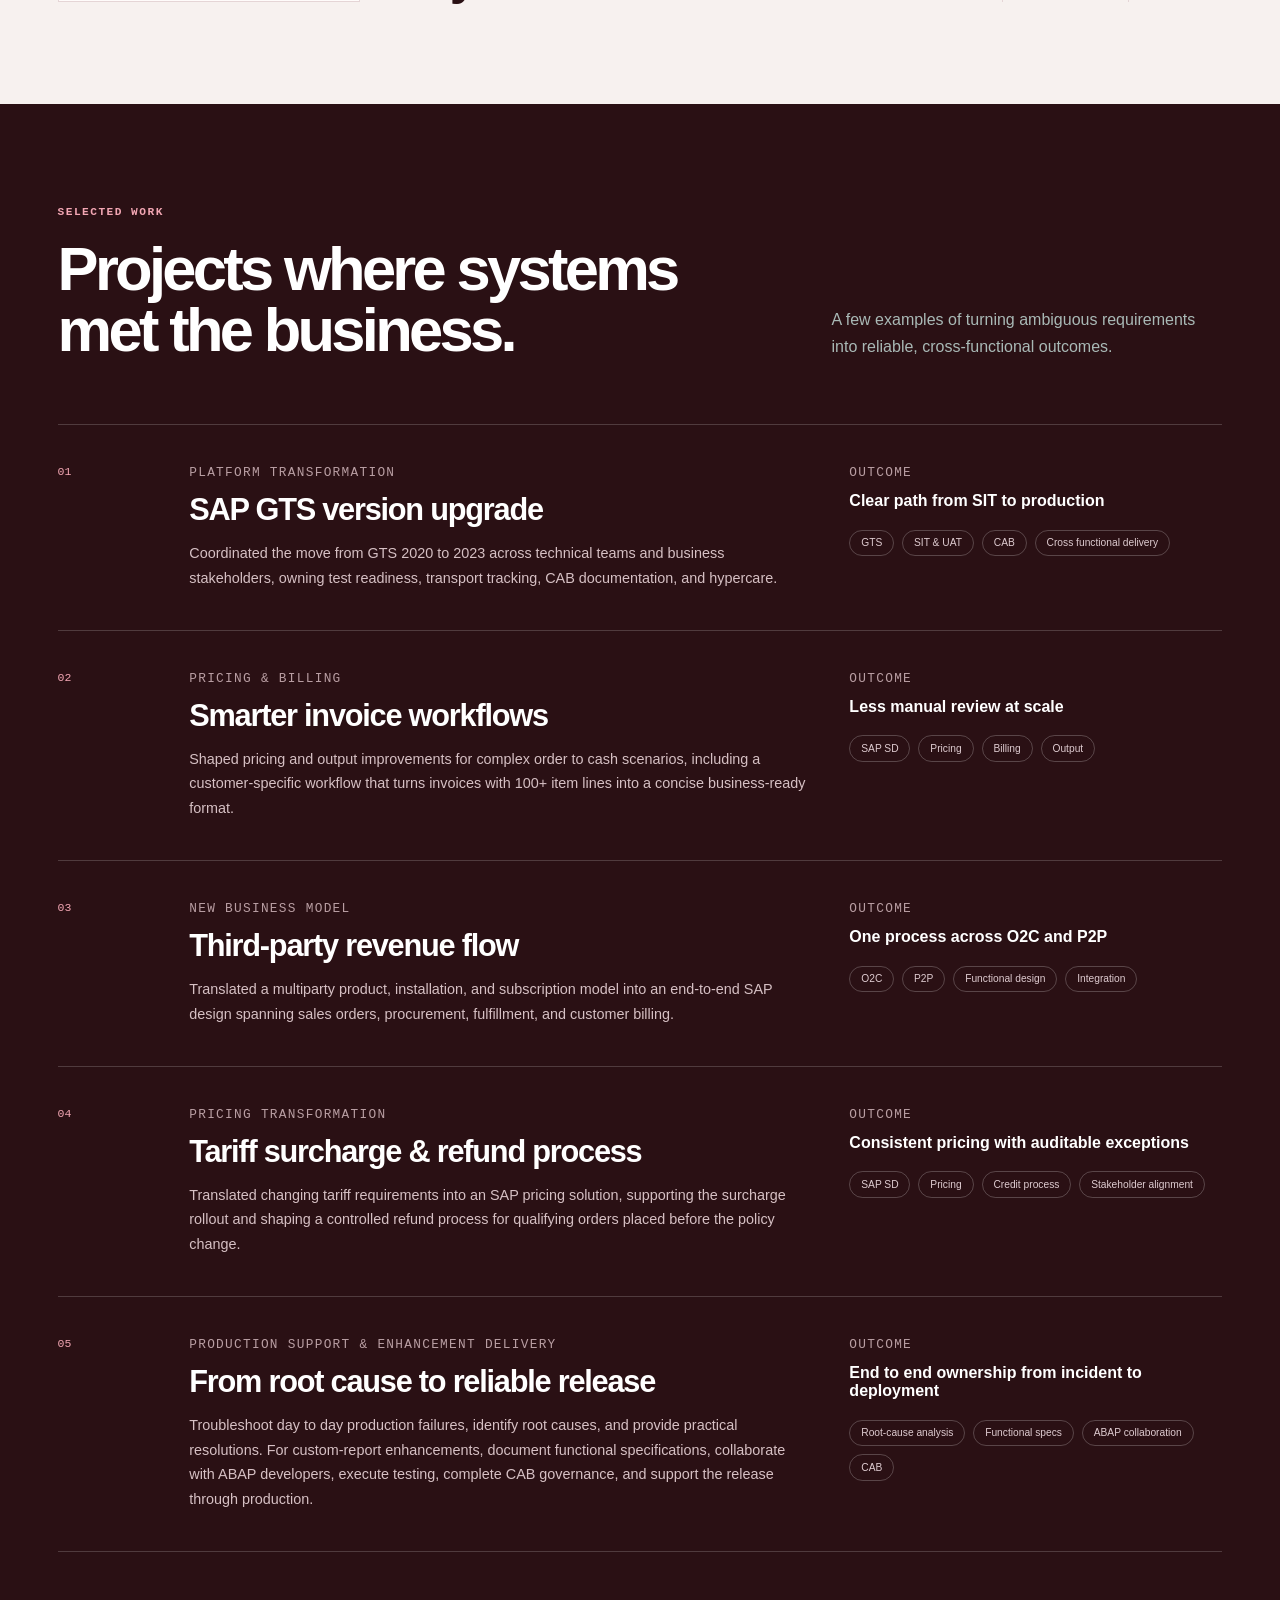
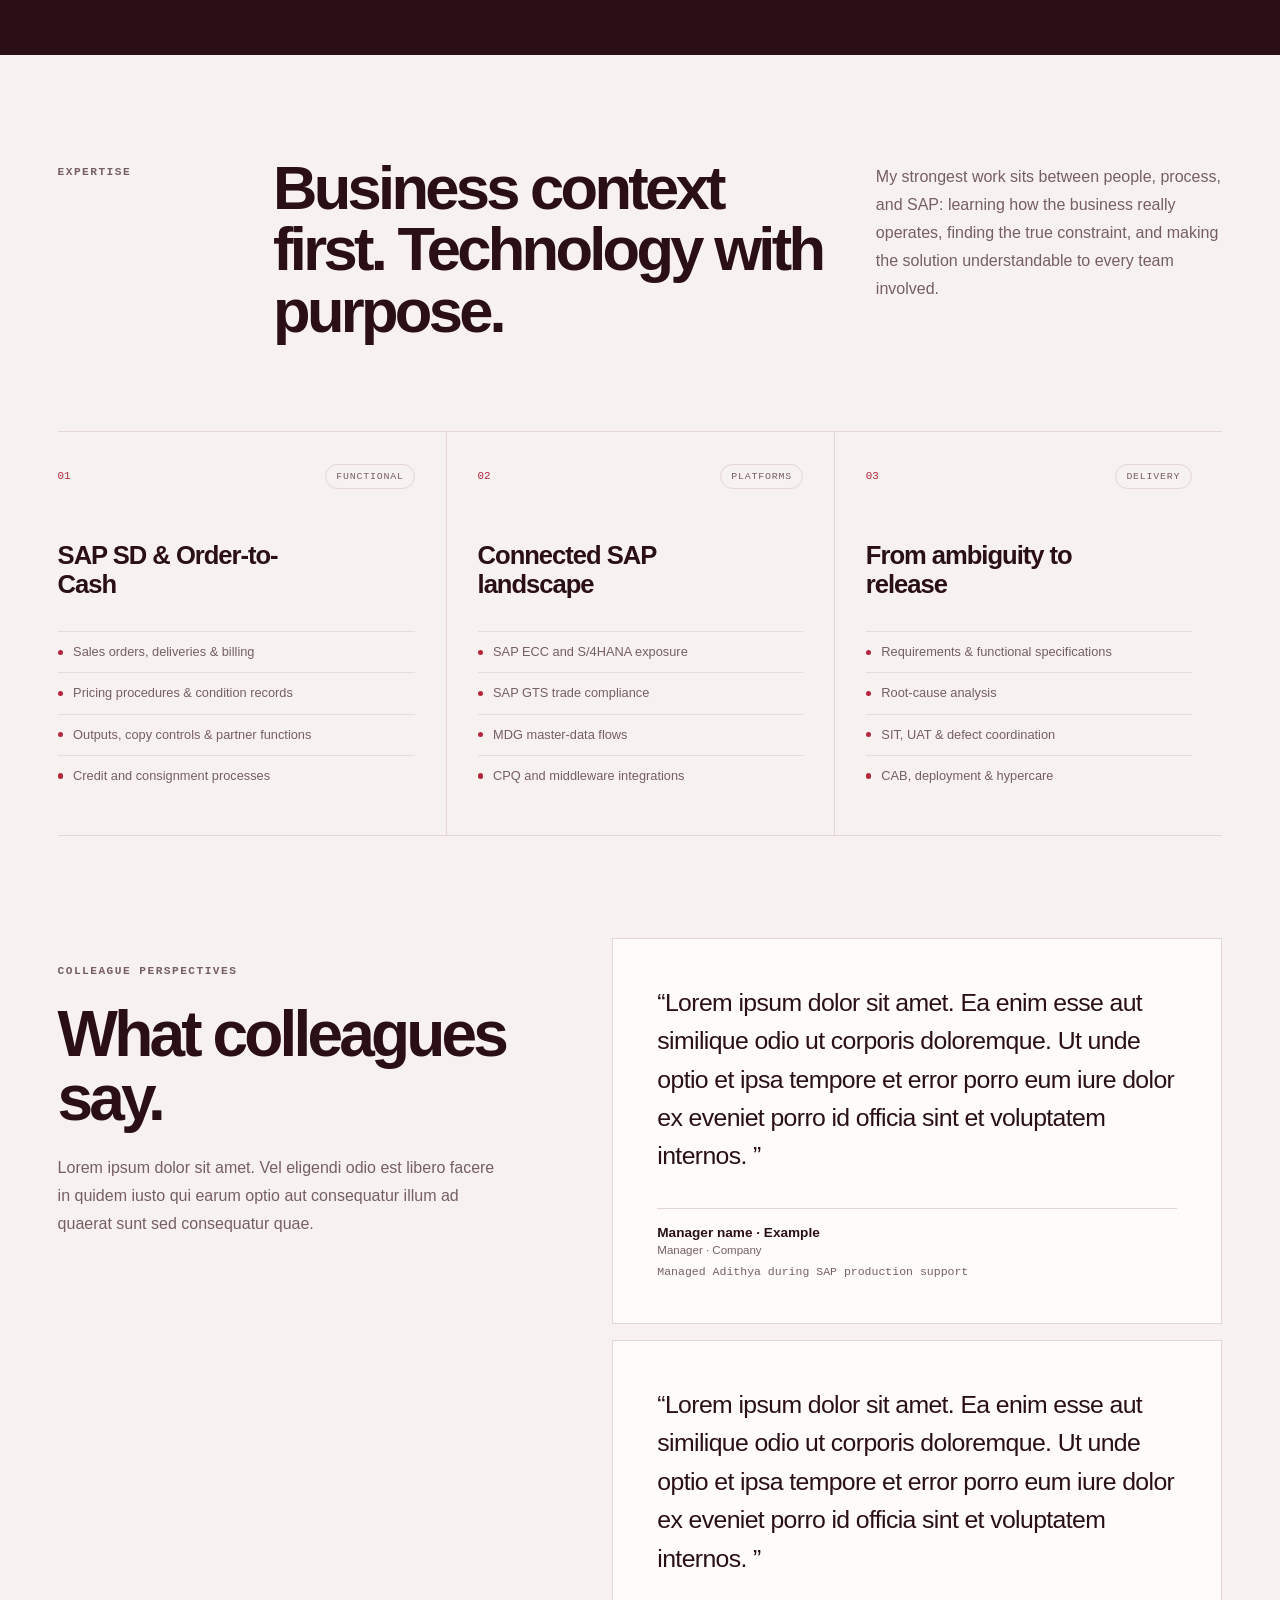
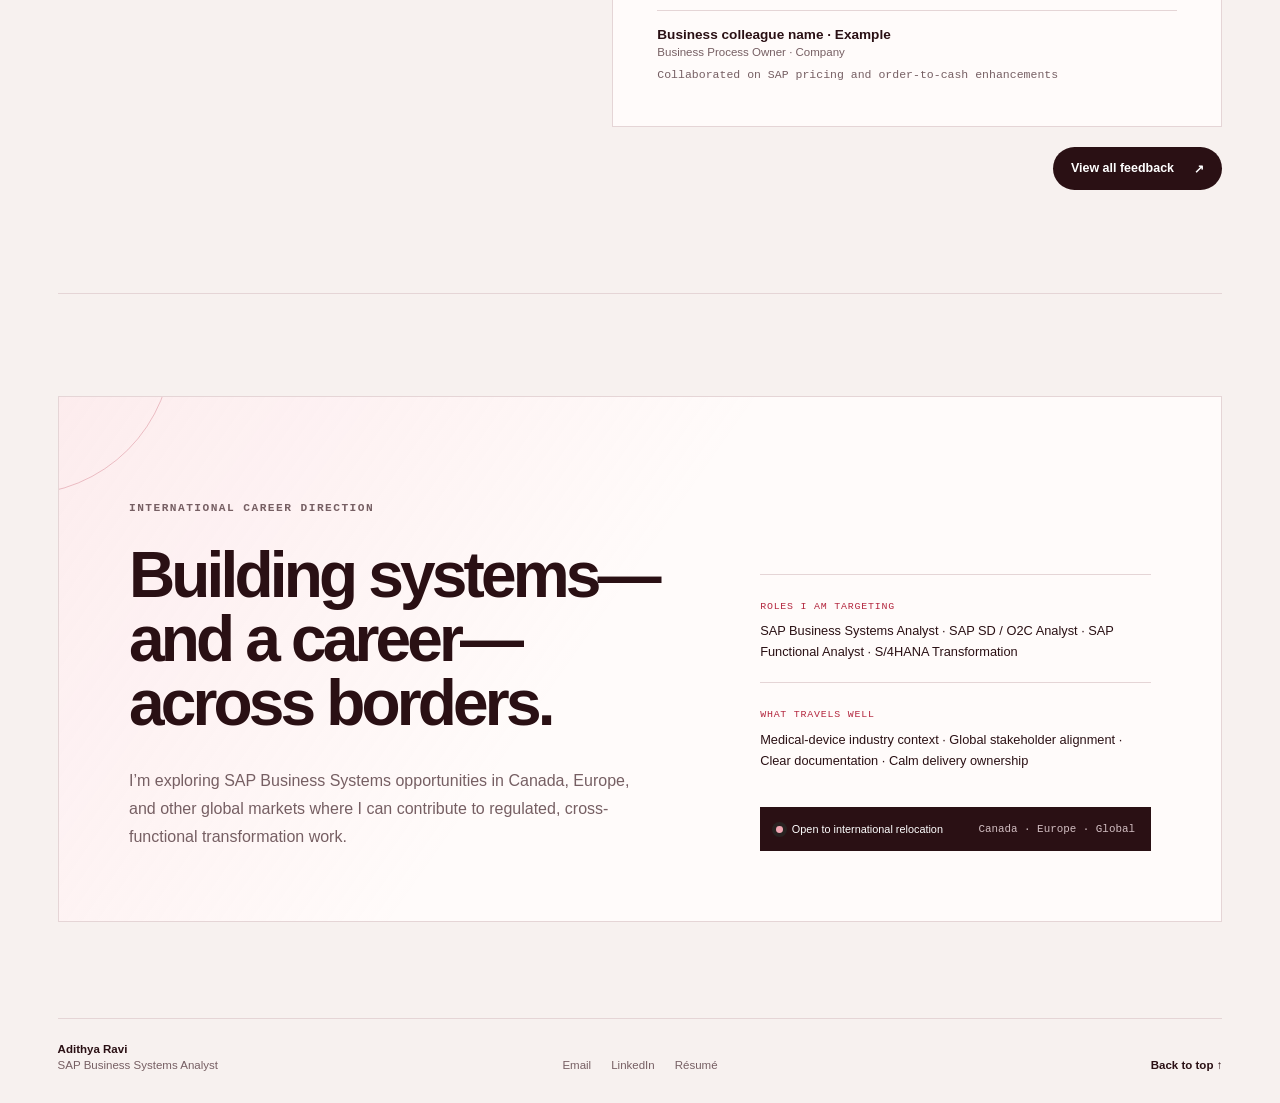
==== commit ad6c72cf: "Comment out certifications link and section Comment out certifications section and link." ====
--- a/index.html
+++ b/index.html
@@ -26,7 +26,7 @@
         <a href="#about">About</a>
         <a href="#work">Selected work</a>
         <a href="#expertise">Expertise</a>
-        <a href="#certifications">Certifications</a>
+        <!-- <a href="#certifications">Certifications</a> -->
         <a href="#feedback">Feedback</a>
         <a href="#direction">Career direction</a>
       </nav>
@@ -141,6 +141,25 @@
               international teams.
             </p>
 
+            <div class="professional-certification">
+              <div class="certification-icon" aria-hidden="true">✓</div>
+
+              <div class="certification-details">
+                <p class="certification-label">Professional certification</p>
+
+                <h3>SAP Certified Associate — SAP S/4HANA Sales</h3>
+
+                <a
+                  class="certification-verify-link"
+                  href="YOUR_CREDENTIAL_VERIFICATION_URL"
+                  target="_blank"
+                  rel="noopener noreferrer"
+                >
+                  Verify credential <span aria-hidden="true">↗</span>
+                </a>
+              </div>
+            </div>
+
             <div class="contact-links" aria-label="Contact and résumé links">
               <a href="mailto:adithyaravi@proton.me">
                 <small>Email</small>
@@ -197,7 +216,7 @@
 
         <div class="expertise-grid" id="expertise-grid"></div>
 
-        <section class="certifications-section reveal" id="certifications">
+        <!-- <section class="certifications-section reveal" id="certifications">
           <div class="certifications-heading">
             <p class="eyebrow">Professional credentials</p>
             <h2>Certifications.</h2>
@@ -208,7 +227,7 @@
           </div>
 
           <div class="certification-grid" id="certification-grid"></div>
-        </section>
+        </section> -->
 
         <section class="feedback-section reveal" id="feedback">
           <div class="feedback-heading">
--- a/style.css
+++ b/style.css
@@ -1,11 +1,11 @@
 :root {
-  --ink: #102827;
-  --muted: #5f716f;
-  --paper: #f4f3ee;
-  --card: #fffef9;
-  --line: #d8ddd8;
-  --blue: #2456e6;
-  --mint: #97ebcf;
+  --ink: #2a1014;
+  --muted: #765f63;
+  --paper: #f7f1ef;
+  --card: #fffbfa;
+  --line: #e5d5d6;
+  --blue: #b3263e;
+  --mint: #f2a6b3;
   --sans: Inter, "Segoe UI", Helvetica, Arial, sans-serif;
   --mono: "SFMono-Regular", Consolas, "Liberation Mono", monospace;
 }
@@ -22,7 +22,7 @@
 body {
   margin: 0;
   background:
-    radial-gradient(circle at 84% 9%, rgb(151 235 207 / 32%), transparent 22rem),
+    radial-gradient(circle at 84% 9%, rgb(242 166 179 / 28%), transparent 22rem),
     var(--paper);
   color: var(--ink);
   font-family: var(--sans);
@@ -114,12 +114,13 @@
 }
 
 .hero {
+  align-items: start;
   display: grid;
   gap: clamp(3rem, 7vw, 8rem);
   grid-template-columns: minmax(0, 1.15fr) minmax(330px, 0.85fr);
   margin: 0 auto;
   max-width: 1440px;
-  min-height: calc(100vh - 88px);
+  min-height: auto;
   padding: clamp(5.5rem, 9vw, 8.5rem) 4.5vw 6.5rem;
 }
 
@@ -138,7 +139,7 @@
 }
 
 .eyebrow span {
-  color: #94a09f;
+  color: #a88f93;
 }
 
 h1 {
@@ -214,7 +215,7 @@
 }
 
 .system-card {
-  align-self: end;
+  align-self: start;
   background: var(--card);
   border: 1px solid var(--line);
   box-shadow: 0 20px 70px rgb(27 56 51 / 8%);
@@ -224,7 +225,7 @@
 }
 
 .system-card::before {
-  background-image: radial-gradient(#bcc7c4 0.7px, transparent 0.7px);
+  background-image: radial-gradient(#d3b8bc 0.7px, transparent 0.7px);
   background-size: 8px 8px;
   content: "";
   height: 4.5rem;
@@ -297,7 +298,7 @@
 }
 
 .system-flow b {
-  color: #a6b1af;
+  color: #b9a1a5;
   font-size: 0.8rem;
   font-weight: 400;
 }
@@ -500,9 +501,9 @@
 
 .project-main > p,
 .project-result small {
-  color: #91a4a1;
-  font-family: var(--mono);
-  font-size: 0.65rem;
+  color: #b99ea3;
+  font-family: var(--mono);
+  font-size: 0.8rem;
   letter-spacing: 0.1em;
   margin: 0 0 0.75rem;
   text-transform: uppercase;
@@ -516,7 +517,7 @@
 }
 
 .project-main > span {
-  color: #b8c6c3;
+  color: #d6c0c4;
   display: block;
   font-size: 0.9rem;
   line-height: 1.7;
@@ -541,7 +542,7 @@
 .tag-list span {
   border: 1px solid rgb(255 255 255 / 22%);
   border-radius: 999px;
-  color: #c4d1ce;
+  color: #decbd0;
   font-size: 0.64rem;
   padding: 0.42rem 0.68rem;
 }
@@ -674,7 +675,7 @@
 
 .certification-card {
   background:
-    linear-gradient(135deg, rgb(151 235 207 / 16%), transparent 62%),
+    linear-gradient(135deg, rgb(242 166 179 / 16%), transparent 62%),
     var(--card);
   border: 1px solid var(--line);
   padding: clamp(1.75rem, 3.5vw, 3rem);
@@ -797,7 +798,7 @@
 .feedback-empty {
   align-items: center;
   background:
-    linear-gradient(135deg, rgb(151 235 207 / 18%), transparent 62%),
+    linear-gradient(135deg, rgb(242 166 179 / 18%), transparent 62%),
     var(--card);
   border: 1px solid var(--line);
   display: grid;
@@ -866,6 +867,90 @@
   margin-top: 0.35rem;
 }
 
+.feedback-actions {
+  display: flex;
+  justify-content: flex-end;
+  margin-top: 1.25rem;
+}
+
+.view-feedback {
+  align-items: center;
+  background: var(--ink);
+  border-radius: 999px;
+  color: white;
+  display: inline-flex;
+  font-size: 0.78rem;
+  font-weight: 700;
+  gap: 1.25rem;
+  padding: 0.9rem 1.15rem;
+  transition:
+    background 180ms ease,
+    transform 180ms ease;
+}
+
+.view-feedback:hover,
+.view-feedback:focus-visible {
+  background: var(--blue);
+  transform: translateY(-2px);
+}
+
+.all-feedback-page {
+  margin: 0 auto;
+  max-width: 1440px;
+  padding: 0 4.5vw 2rem;
+}
+
+.feedback-page-header {
+  padding-left: 0;
+  padding-right: 0;
+}
+
+.all-feedback-hero {
+  align-items: end;
+  border-bottom: 1px solid var(--line);
+  display: grid;
+  gap: clamp(2rem, 7vw, 7rem);
+  grid-template-columns: 1.2fr 0.8fr;
+  padding: clamp(5rem, 9vw, 9rem) 0 clamp(3.5rem, 6vw, 6rem);
+}
+
+.all-feedback-hero .eyebrow {
+  margin-bottom: 1.35rem;
+}
+
+.all-feedback-hero h1 {
+  font-size: clamp(3.7rem, 7vw, 7rem);
+  max-width: 850px;
+}
+
+.all-feedback-hero > p {
+  color: var(--muted);
+  line-height: 1.75;
+  margin: 0;
+  max-width: 520px;
+}
+
+.all-feedback-grid {
+  display: grid;
+  gap: 1rem;
+  grid-template-columns: repeat(3, minmax(0, 1fr));
+  padding: clamp(3rem, 6vw, 6rem) 0;
+}
+
+.all-feedback-grid .testimonial-card {
+  display: flex;
+  flex-direction: column;
+  min-height: 390px;
+}
+
+.all-feedback-grid .testimonial-card blockquote {
+  flex: 1;
+}
+
+.feedback-page-footer {
+  margin-top: 0;
+}
+
 .feedback-note {
   color: var(--muted);
   font-size: 0.7rem;
@@ -874,7 +959,7 @@
 
 .career-panel {
   background:
-    linear-gradient(125deg, rgb(151 235 207 / 18%), transparent 46%),
+    linear-gradient(125deg, rgb(242 166 179 / 18%), transparent 46%),
     var(--card);
   border: 1px solid var(--line);
   display: grid;
@@ -887,7 +972,7 @@
 }
 
 .career-panel::after {
-  border: 1px solid rgb(36 86 230 / 25%);
+  border: 1px solid rgb(179 38 62 / 25%);
   border-radius: 50%;
   content: "";
   height: 19rem;
@@ -957,7 +1042,7 @@
 }
 
 .availability span:last-child {
-  color: #b7c6c3;
+  color: #d2bec2;
   font-family: var(--mono);
 }
 
@@ -1042,6 +1127,15 @@
   .expertise-intro .eyebrow {
     margin: 0;
   }
+
+ .all-feedback-hero {
+    align-items: start;
+    grid-template-columns: 1fr;
+  }
+
+  .all-feedback-grid {
+    grid-template-columns: repeat(2, minmax(0, 1fr));
+  }
 }
 
 @media (max-width: 640px) {
@@ -1133,6 +1227,14 @@
     margin-right: -2vw;
   }
 
+  .all-feedback-grid {
+    grid-template-columns: 1fr;
+  }
+
+  .all-feedback-grid .testimonial-card {
+    min-height: 0;
+  }
+
   .availability {
     align-items: flex-start;
     flex-direction: column;
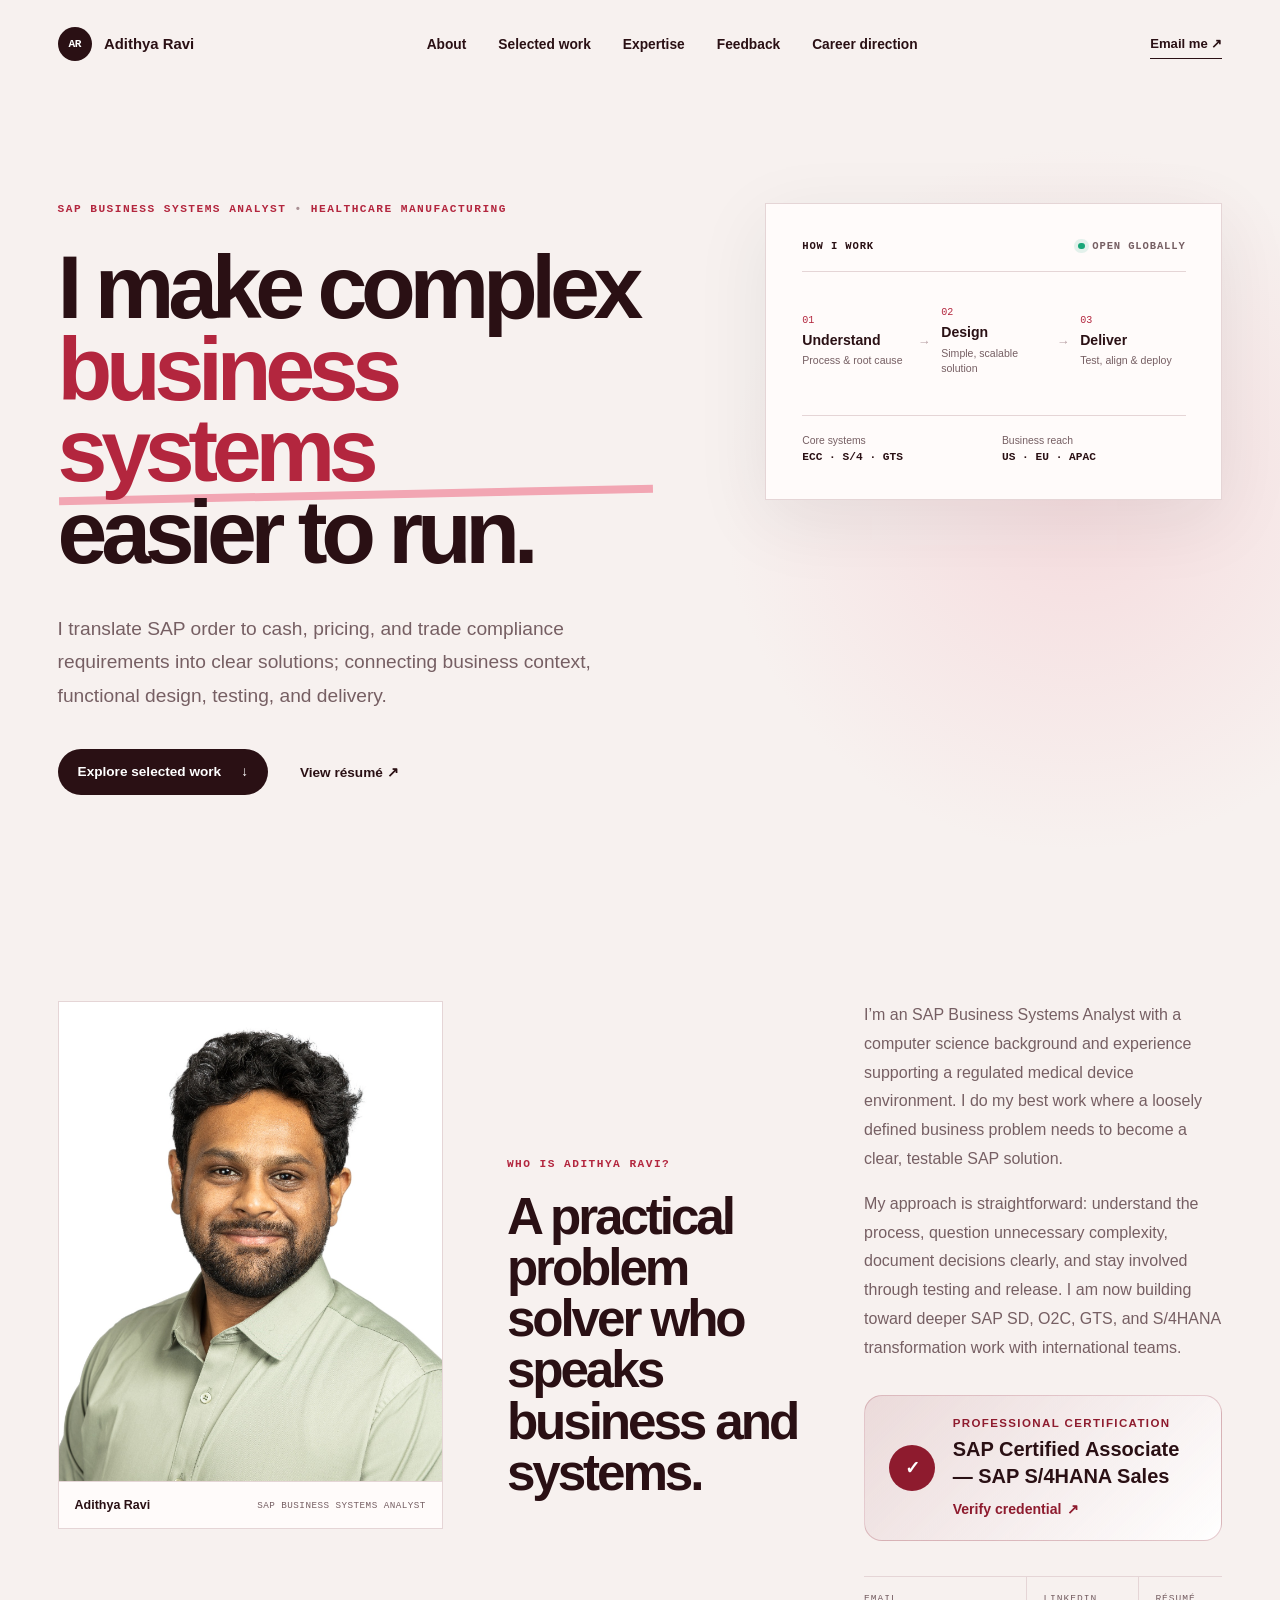
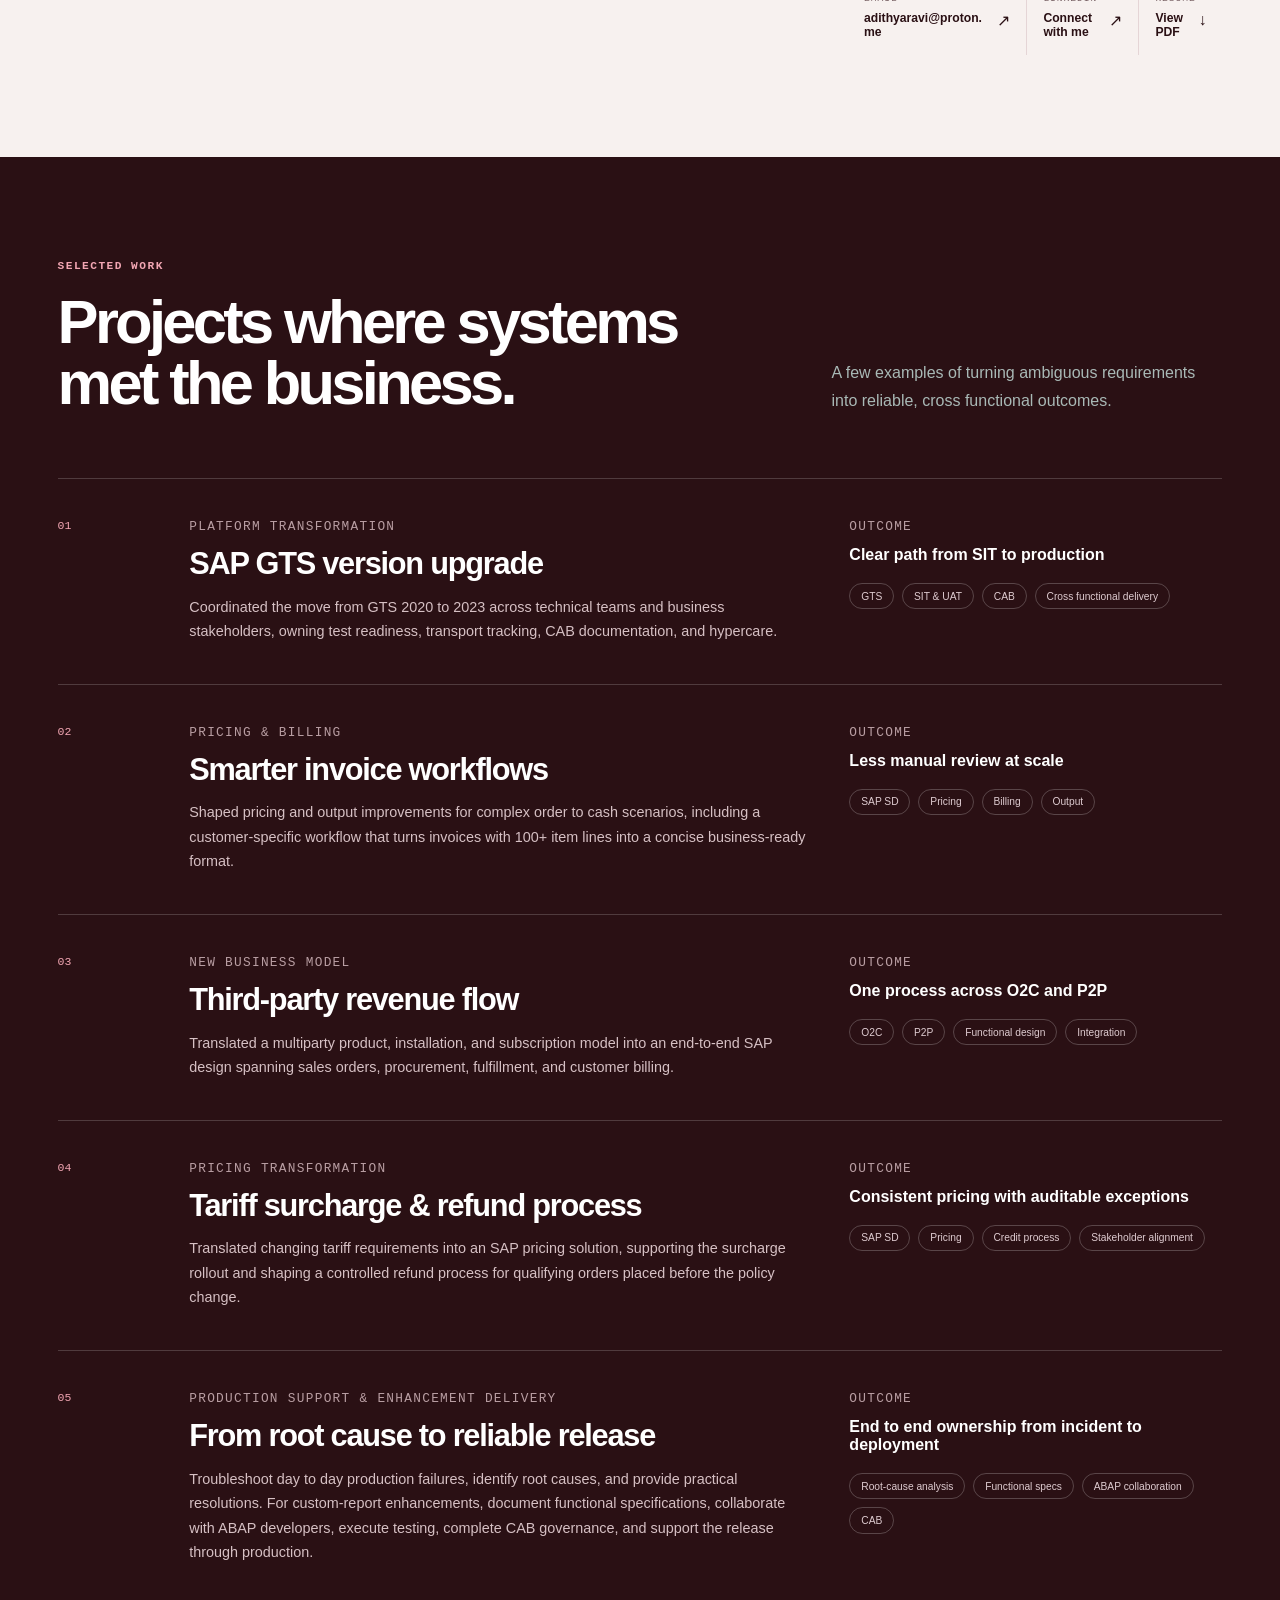
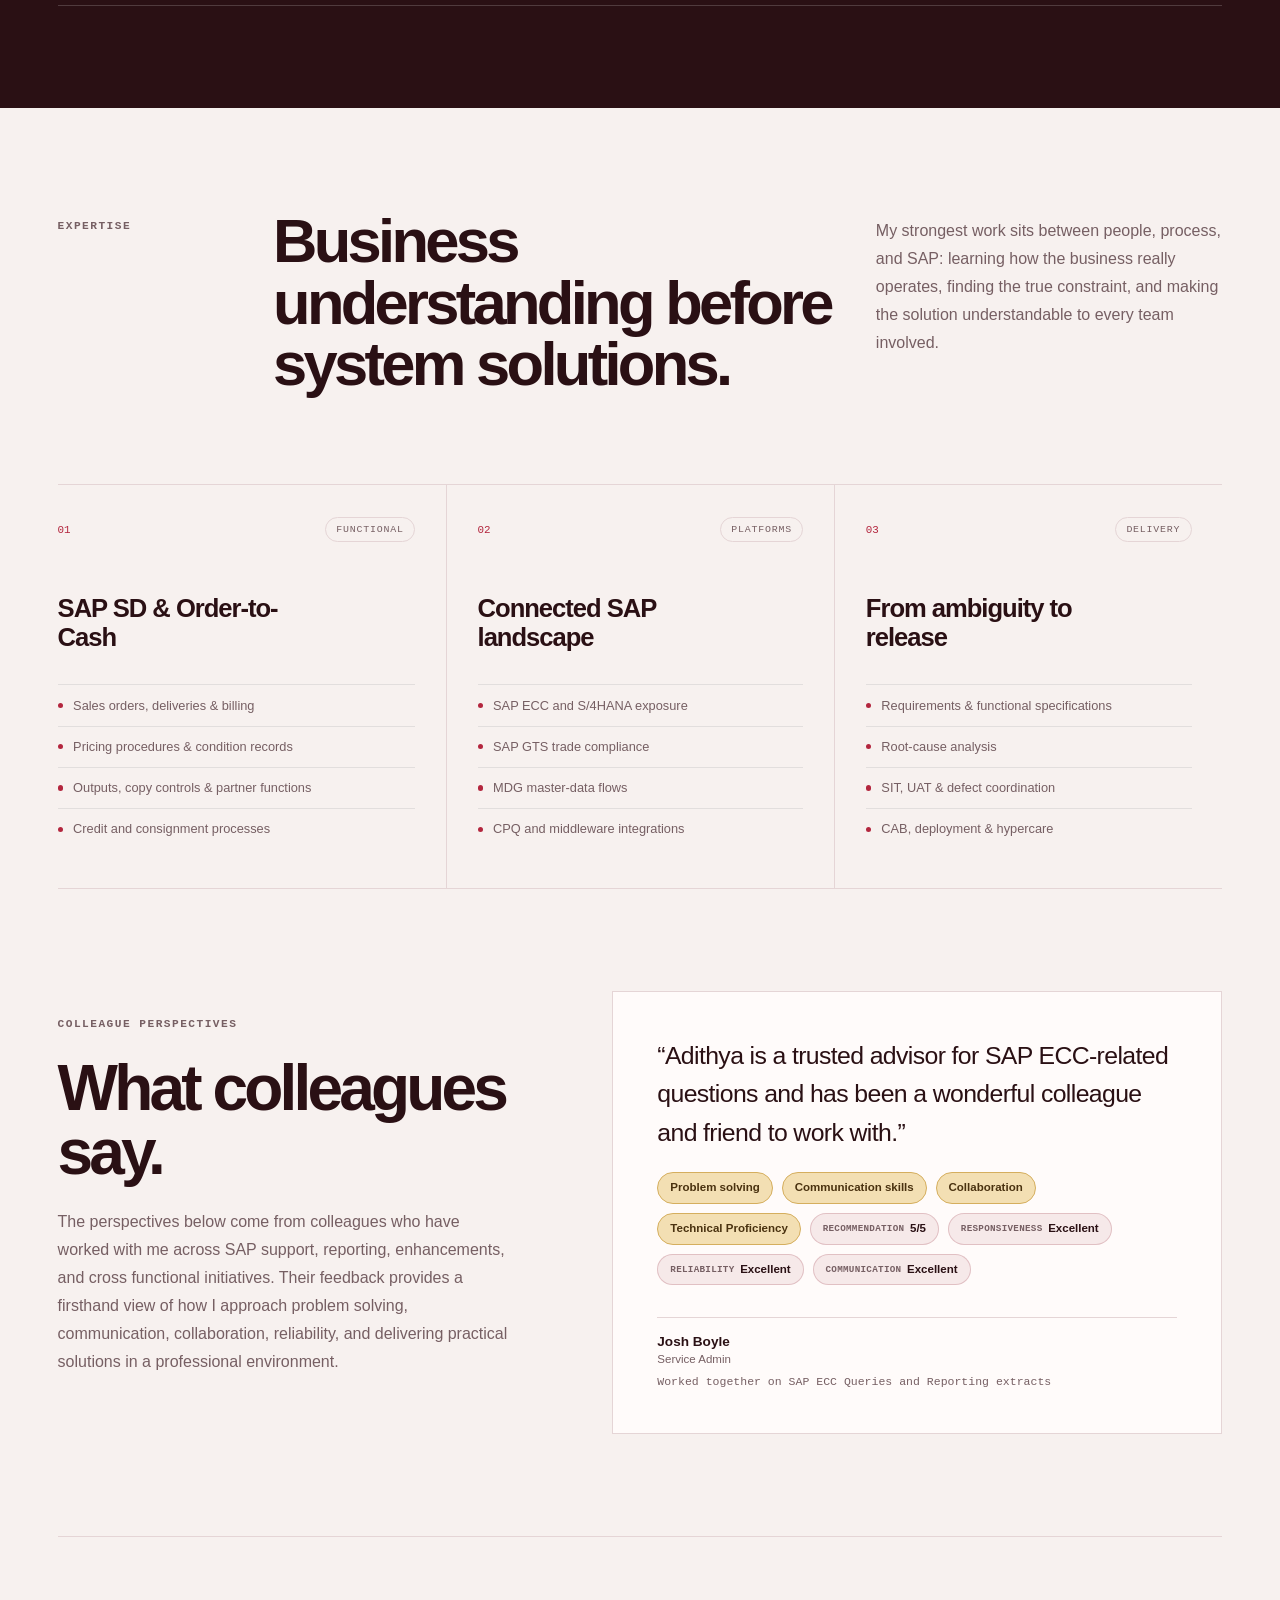
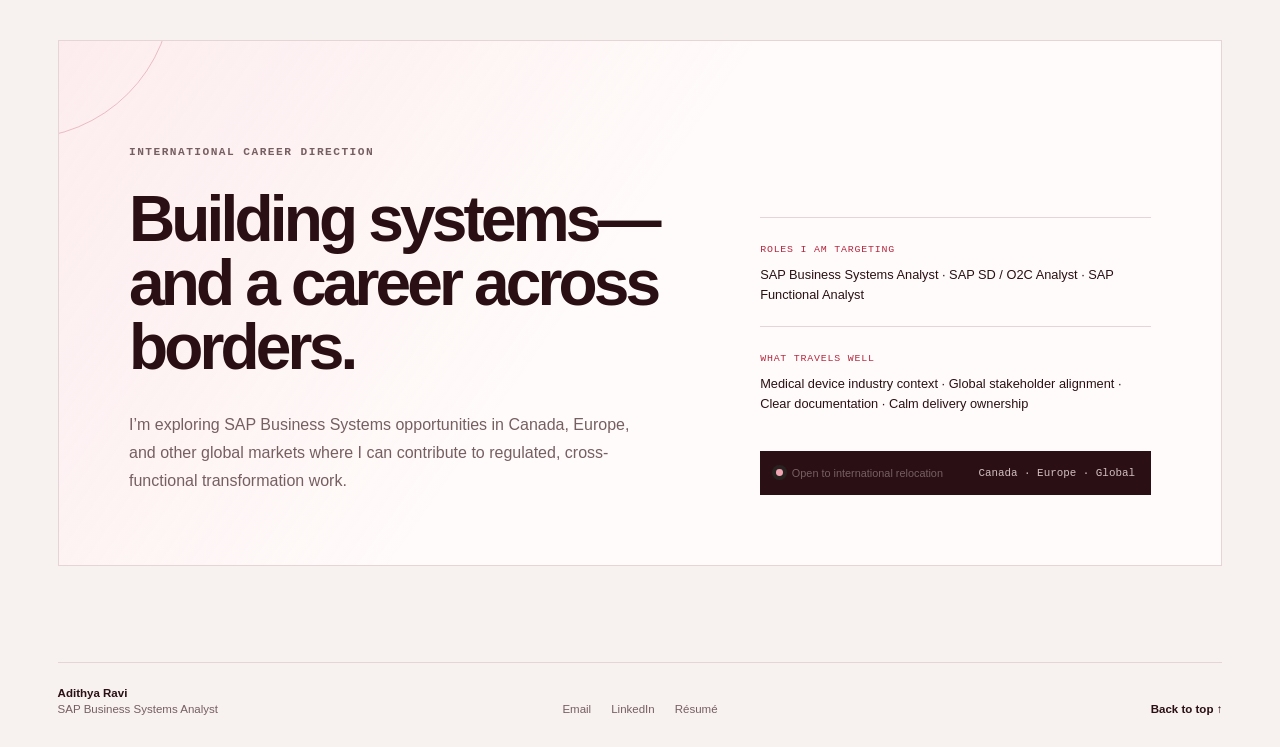
==== commit 027a53db: "Update text for clarity and consistency" ====
--- a/index.html
+++ b/index.html
@@ -40,7 +40,7 @@
       <section class="hero" id="top">
         <div class="hero-copy">
           <p class="eyebrow">
-            SAP Business Systems Analyst <span>•</span> Medical devices
+            SAP Business Systems Analyst <span>•</span> Healthcare Manufacturing
           </p>
           <h1>
             I make complex
@@ -48,7 +48,7 @@
             easier to run.
           </h1>
           <p class="hero-intro">
-            I translate SAP order-to-cash, pricing, and trade compliance
+            I translate SAP order to cash, pricing, and trade compliance
             requirements into clear solutions; connecting business context,
             functional design, testing, and delivery.
           </p>
@@ -197,7 +197,7 @@
           </div>
           <p>
             A few examples of turning ambiguous requirements into reliable,
-            cross-functional outcomes.
+            cross functional outcomes.
           </p>
         </div>
         <div class="project-list" id="project-list"></div>
@@ -206,7 +206,7 @@
       <section class="expertise-section" id="expertise">
         <div class="expertise-intro reveal">
           <p class="eyebrow">Expertise</p>
-          <h2>Business context first. Technology with purpose.</h2>
+          <h2>Business understanding before system solutions.</h2>
           <p>
             My strongest work sits between people, process, and SAP: learning
             how the business really operates, finding the true constraint, and
@@ -234,8 +234,9 @@
             <p class="eyebrow">Colleague perspectives</p>
             <h2>What colleagues say.</h2>
             <p>
-              Lorem ipsum dolor sit amet. Vel eligendi odio est libero facere in quidem iusto qui earum optio aut 
-              consequatur illum ad quaerat sunt sed consequatur quae.
+              The perspectives below come from colleagues who have worked with me across SAP support, reporting, enhancements, and cross functional initiatives. 
+              Their feedback provides a firsthand view of how I approach problem solving, communication, collaboration, reliability, and delivering practical solutions 
+              in a professional environment.
             </p>
           </div>
 
@@ -256,7 +257,7 @@
         <section class="career-panel reveal" id="direction">
           <div class="career-statement">
             <p class="eyebrow">International career direction</p>
-            <h2>Building systems—and a career—across borders.</h2>
+            <h2>Building systems—and a career across borders.</h2>
             <p>
               I’m exploring SAP Business Systems opportunities in Canada,
               Europe, and other global markets where I can contribute to
@@ -269,18 +270,19 @@
               <small>Roles I am targeting</small>
               <p>
                 SAP Business Systems Analyst · SAP SD / O2C Analyst · SAP
-                Functional Analyst · S/4HANA Transformation
+                Functional Analyst
               </p>
             </div>
             <div>
               <small>What travels well</small>
               <p>
-                Medical-device industry context · Global stakeholder alignment
+                Medical device industry context · Global stakeholder alignment
                 · Clear documentation · Calm delivery ownership
               </p>
             </div>
             <div class="availability">
-              <span><i aria-hidden="true"></i> Open to international relocation</span>
+              <span class="status"><i aria-hidden="true"></i> Open to international relocation</span>
+              <!-- <span><i aria-hidden="true"></i> Open to international relocation</span> -->
               <span>Canada · Europe · Global</span>
             </div>
           </div>
--- a/style.css
+++ b/style.css
@@ -322,20 +322,22 @@
 }
 
 .about-section {
+  align-items: start;
   display: grid;
   gap: clamp(2.5rem, 5vw, 5rem);
-  grid-template-columns: minmax(250px, 0.55fr) minmax(0, 1.45fr);
+  grid-template-columns: minmax(320px, 0.7fr) minmax(0, 1.3fr);
   margin: 0 auto;
   max-width: 1440px;
   padding: clamp(5rem, 8vw, 8rem) 4.5vw;
 }
 
 .about-portrait {
-  align-self: stretch;
+  align-self: start;
   background: var(--card);
   border: 1px solid var(--line);
   display: flex;
   flex-direction: column;
+  height: fit-content;
   margin: 0;
   min-width: 0;
 }
@@ -372,7 +374,7 @@
 }
 
 .about-content {
-  align-items: end;
+  align-items: center;
   display: grid;
   gap: clamp(2.5rem, 5vw, 5rem);
   grid-template-columns: 0.9fr 1.1fr;
@@ -776,6 +778,91 @@
   color: var(--blue);
 }
 
+.professional-certification {
+  align-items: center;
+  background: linear-gradient(
+    135deg,
+    rgba(132, 20, 37, 0.1),
+    rgba(255, 255, 255, 0.92)
+  );
+  border: 1px solid rgba(142, 27, 46, 0.22);
+  border-radius: 18px;
+  display: flex;
+  gap: 1.1rem;
+  margin-top: 2rem;
+  max-width: 720px;
+  padding: 1.35rem 1.5rem;
+}
+
+.certification-icon {
+  align-items: center;
+  background: #8e1b2e;
+  border-radius: 50%;
+  color: #fff;
+  display: flex;
+  flex: 0 0 46px;
+  font-size: 1.15rem;
+  font-weight: 700;
+  height: 46px;
+  justify-content: center;
+  width: 46px;
+}
+
+.certification-details {
+  min-width: 0;
+}
+
+.certification-label {
+  color: #8e1b2e;
+  font-size: 0.72rem;
+  font-weight: 700;
+  letter-spacing: 0.12em;
+  margin: 0 0 0.4rem;
+  text-transform: uppercase;
+}
+
+.certification-details h3 {
+  color: #2a1014;
+  font-size: clamp(1rem, 1.7vw, 1.25rem);
+  line-height: 1.35;
+  margin: 0 0 0.65rem;
+}
+
+.certification-verify-link {
+  align-items: center;
+  color: #8e1b2e;
+  display: inline-flex;
+  font-size: 0.88rem;
+  font-weight: 700;
+  gap: 0.35rem;
+  text-decoration: none;
+}
+
+.certification-verify-link:hover {
+  color: #b4233d;
+  text-decoration: underline;
+  text-underline-offset: 0.25rem;
+}
+
+.certification-verify-link:focus-visible {
+  border-radius: 4px;
+  outline: 3px solid rgba(180, 35, 61, 0.3);
+  outline-offset: 4px;
+}
+
+@media (max-width: 600px) {
+  .professional-certification {
+    align-items: flex-start;
+    padding: 1.15rem;
+  }
+
+  .certification-icon {
+    flex-basis: 40px;
+    height: 40px;
+    width: 40px;
+  }
+}
+
 .feedback-section {
   border-bottom: 1px solid var(--line);
   display: grid;
@@ -823,6 +910,57 @@
   color: var(--muted);
   line-height: 1.65;
   margin: 0.65rem 0 0;
+}
+
+.feedback-bubbles {
+  display: flex;
+  flex-wrap: wrap;
+  gap: 0.55rem;
+  margin-top: 1.25rem;
+}
+
+.feedback-bubble {
+  align-items: center;
+  background: rgba(142, 27, 46, 0.08);
+  border: 1px solid rgba(142, 27, 46, 0.2);
+  border-radius: 999px;
+  color: var(--ink);
+  display: inline-flex;
+  font-size: 0.72rem;
+  font-weight: 700;
+  gap: 0.35rem;
+  line-height: 1.2;
+  padding: 0.5rem 0.75rem;
+}
+
+.feedback-bubble small {
+  color: var(--muted);
+  font-family: var(--mono);
+  font-size: 0.58rem;
+  font-weight: 600;
+  letter-spacing: 0.03em;
+  text-transform: uppercase;
+}
+
+.feedback-bubble--strength {
+  background: #f3dfb3;
+  border-color: #d5ae5e;
+  color: #4a3210;
+}
+
+.testimonial-card figcaption {
+  margin-top: 1.25rem;
+}
+
+@media (max-width: 600px) {
+  .feedback-bubbles {
+    gap: 0.45rem;
+  }
+
+  .feedback-bubble {
+    font-size: 0.67rem;
+    padding: 0.45rem 0.65rem;
+  }
 }
 
 .testimonial-grid {
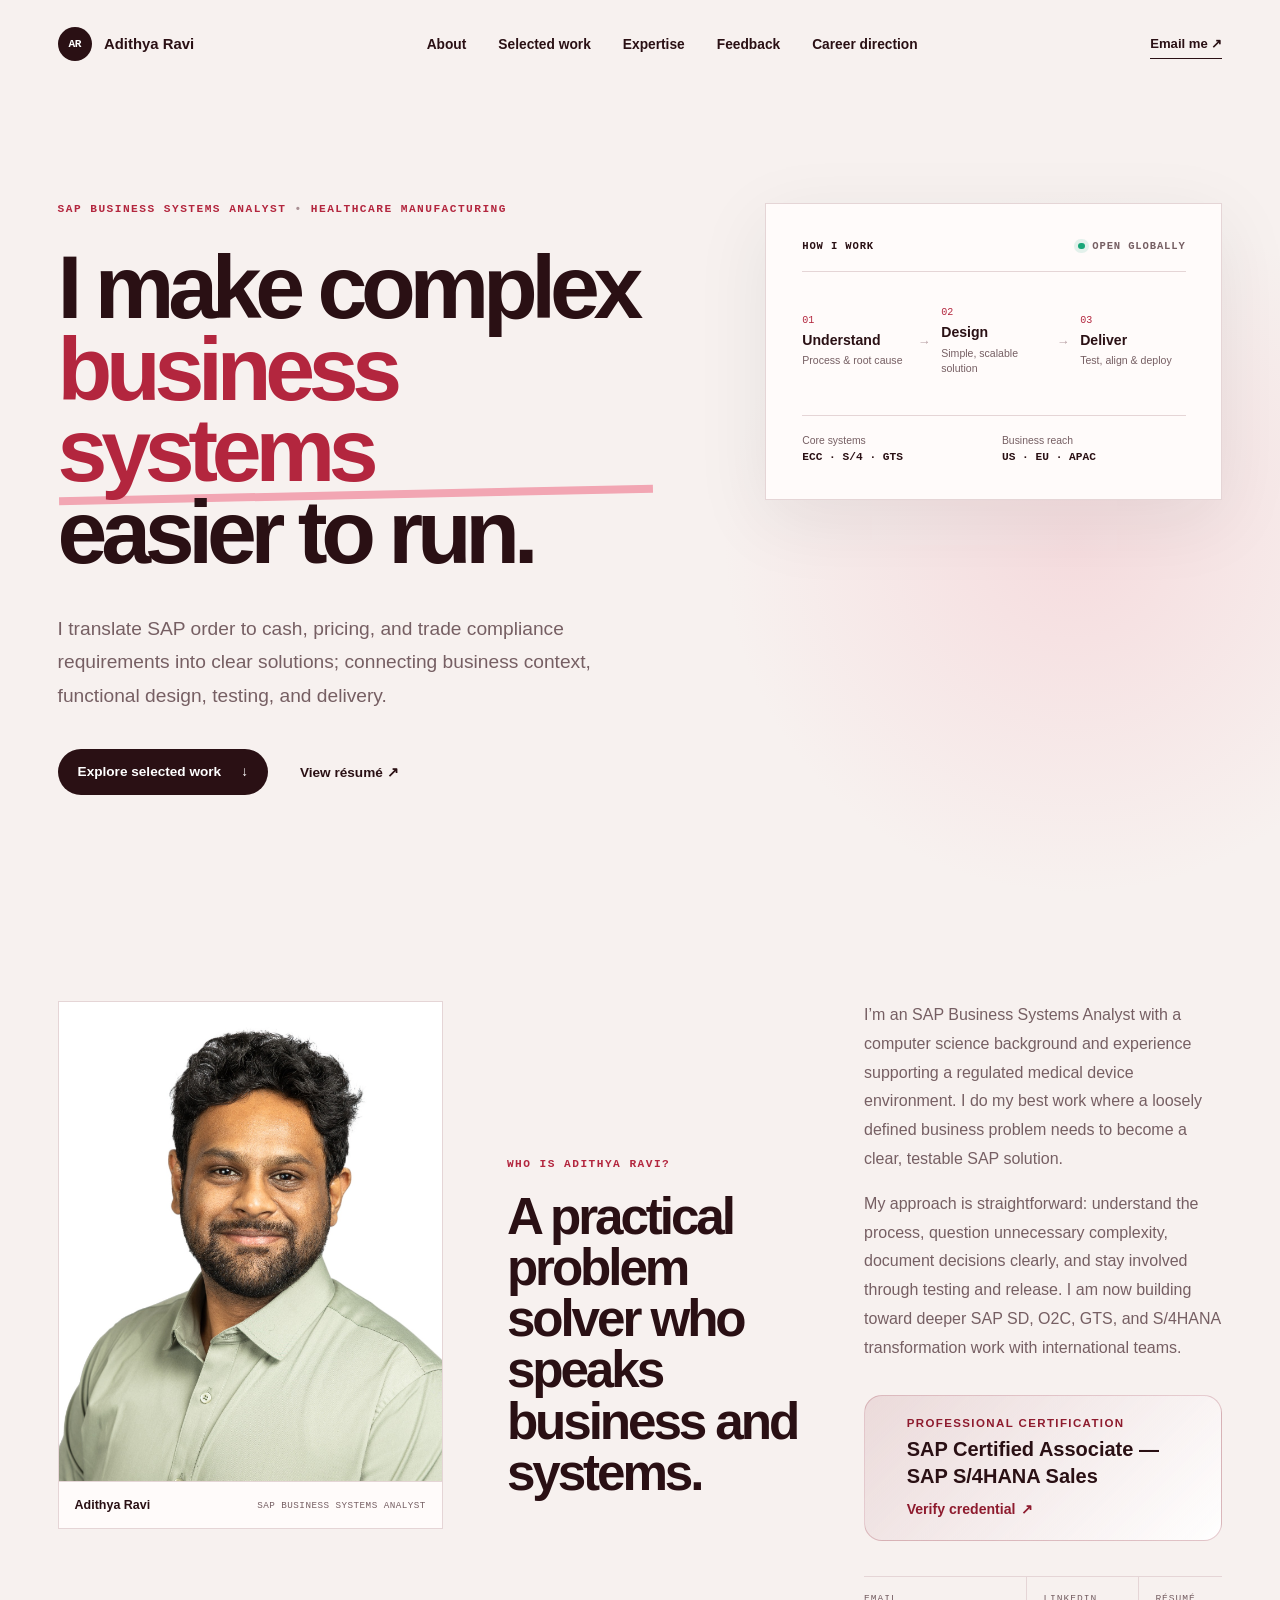
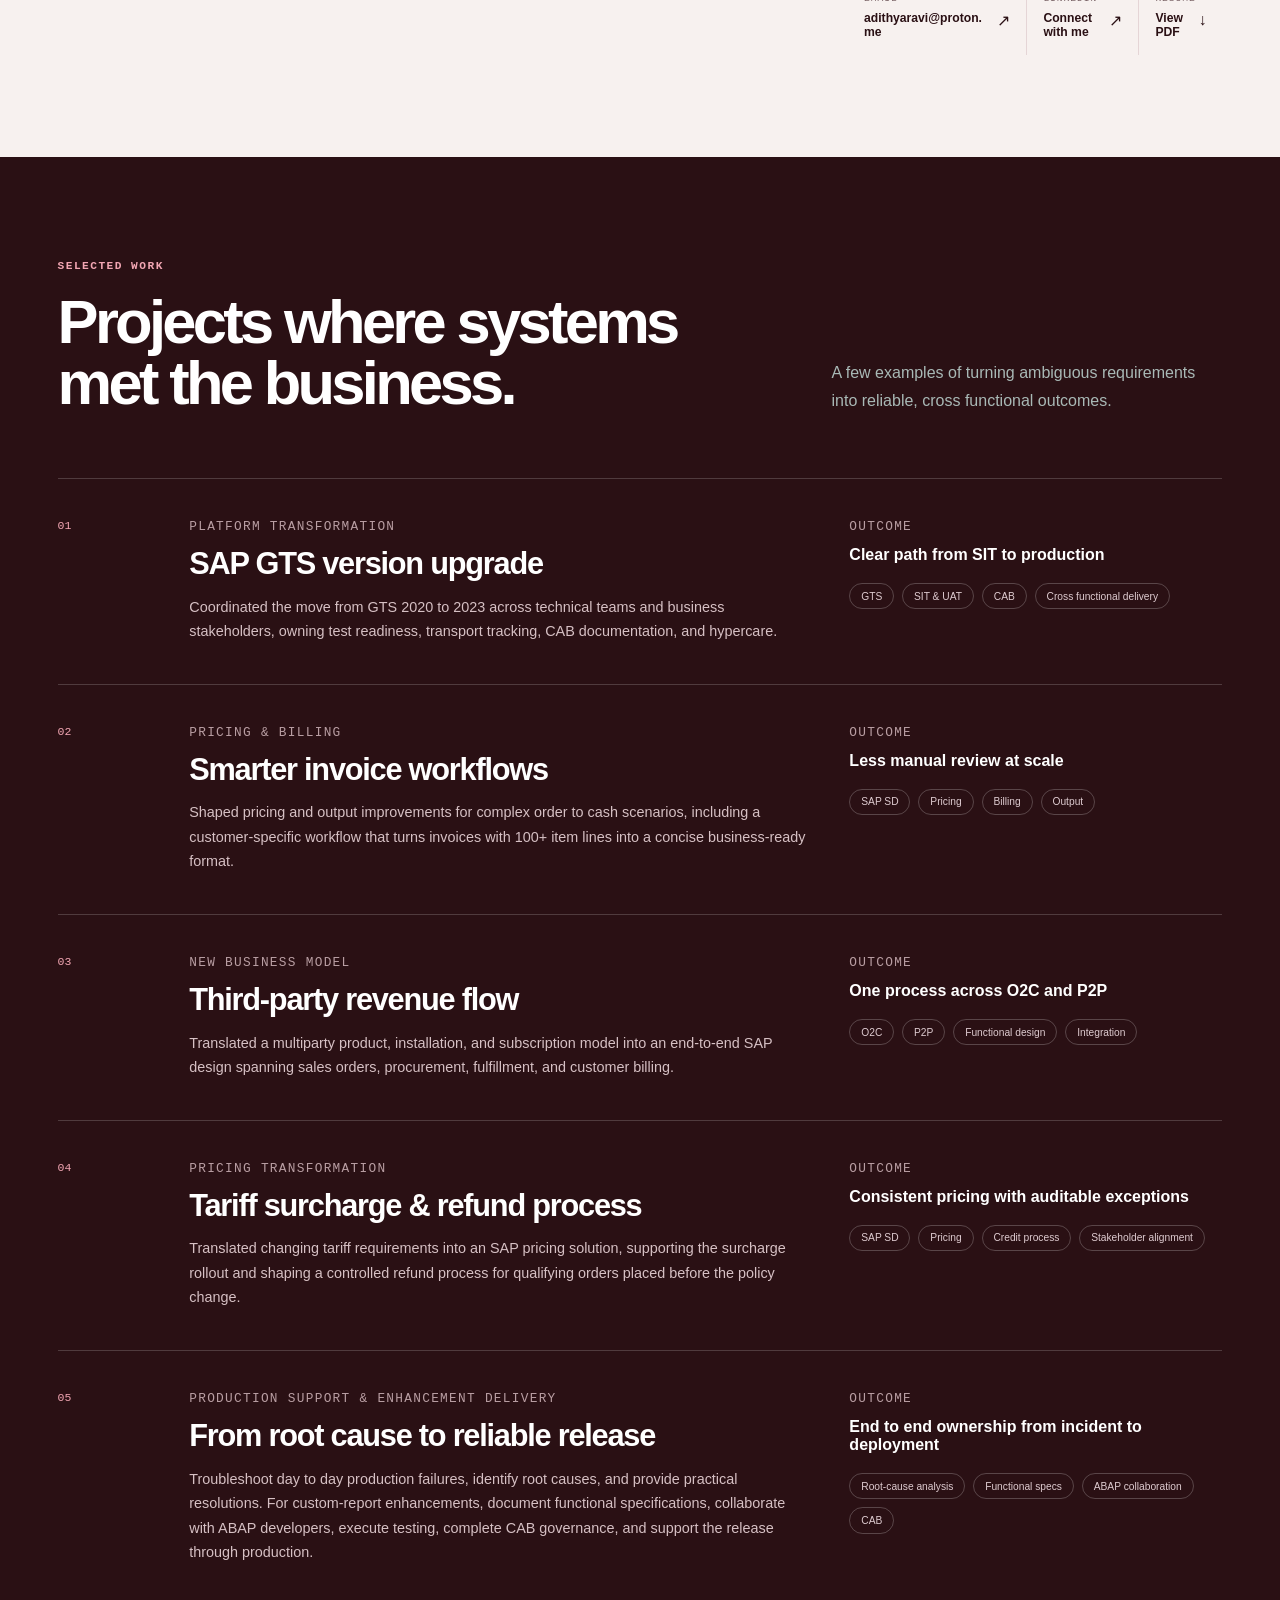
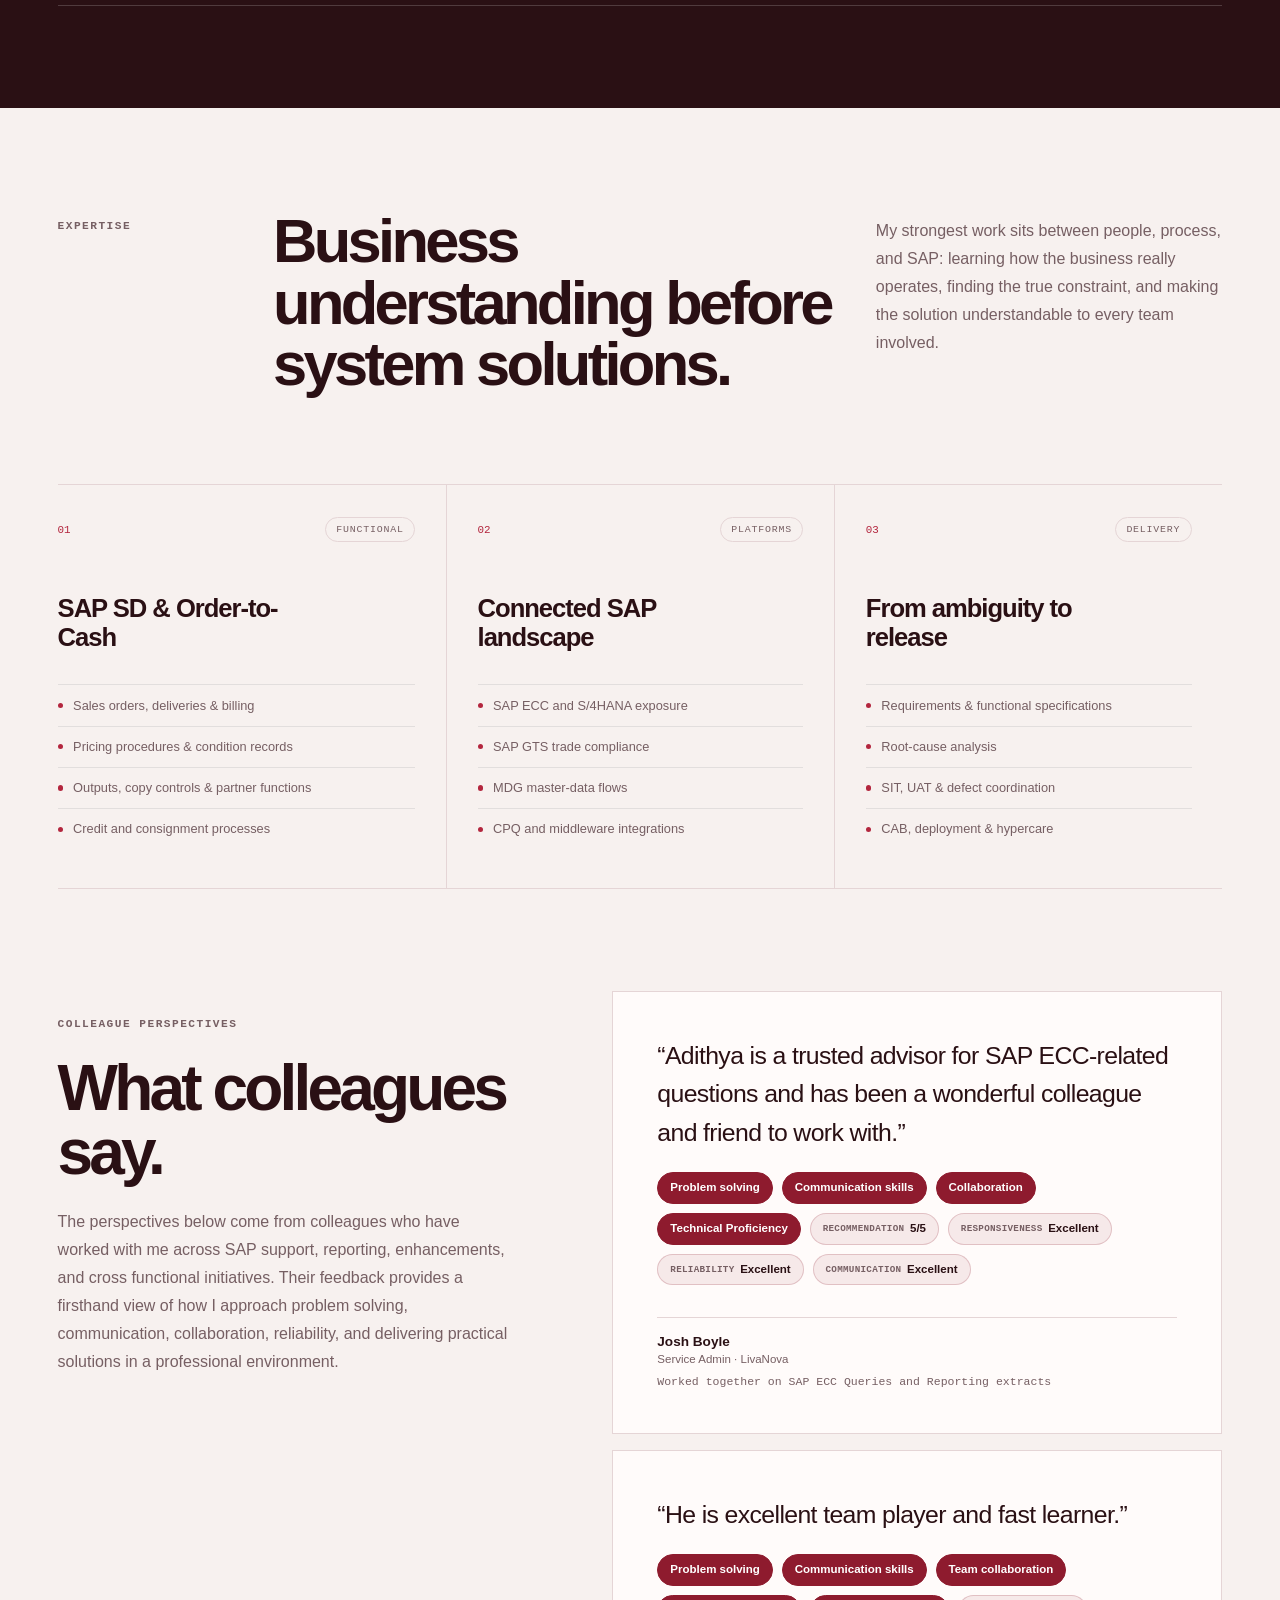
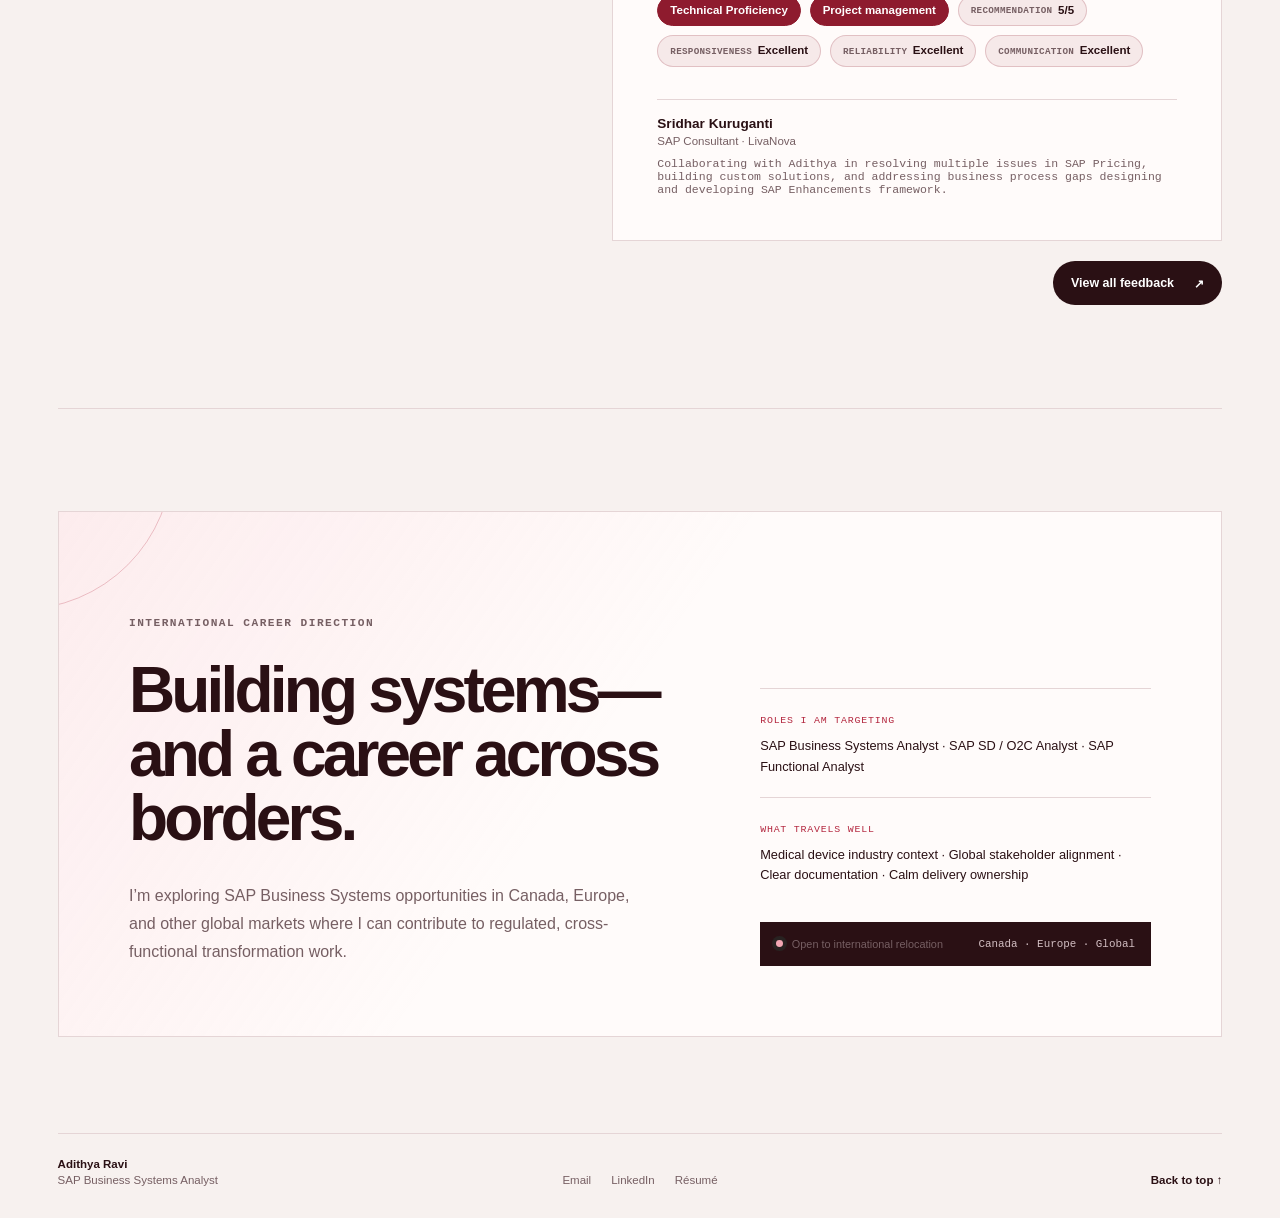
==== commit 0d155cee: "Update certification section in index.html Removed certification icon and added certification logo w" ====
--- a/index.html
+++ b/index.html
@@ -142,8 +142,11 @@
             </p>
 
             <div class="professional-certification">
-              <div class="certification-icon" aria-hidden="true">✓</div>
-
+              <!--<div class="certification-icon" aria-hidden="true">✓</div> -->
+              <div class="certification-logo"
+                <img sec ="./assets/SAP_2011_logo.svg" alt="SAP Logo">
+              </div>
+              
               <div class="certification-details">
                 <p class="certification-label">Professional certification</p>
 
--- a/style.css
+++ b/style.css
@@ -943,9 +943,9 @@
 }
 
 .feedback-bubble--strength {
-  background: #f3dfb3;
-  border-color: #d5ae5e;
-  color: #4a3210;
+  background: #8e1b2e;
+  border-color: #8e1b2e;
+  color: #ffffff;
 }
 
 .testimonial-card figcaption {
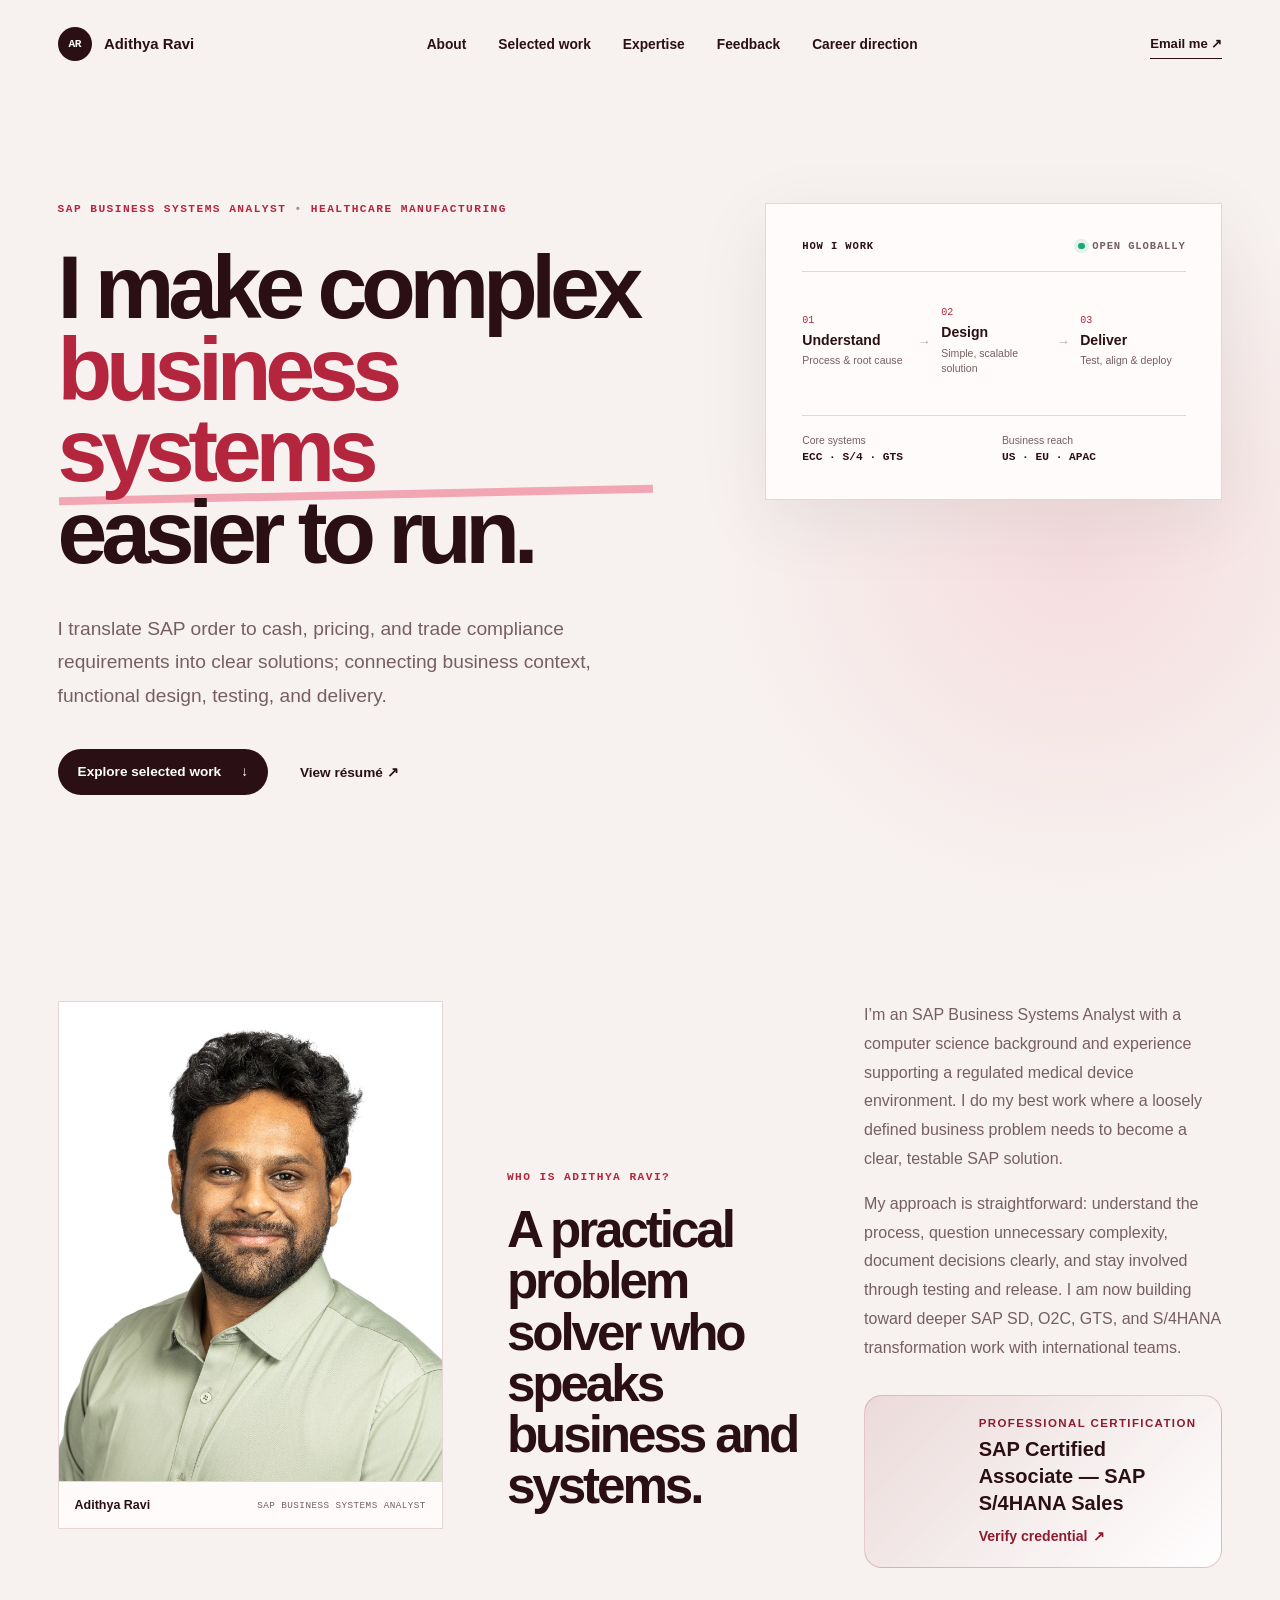
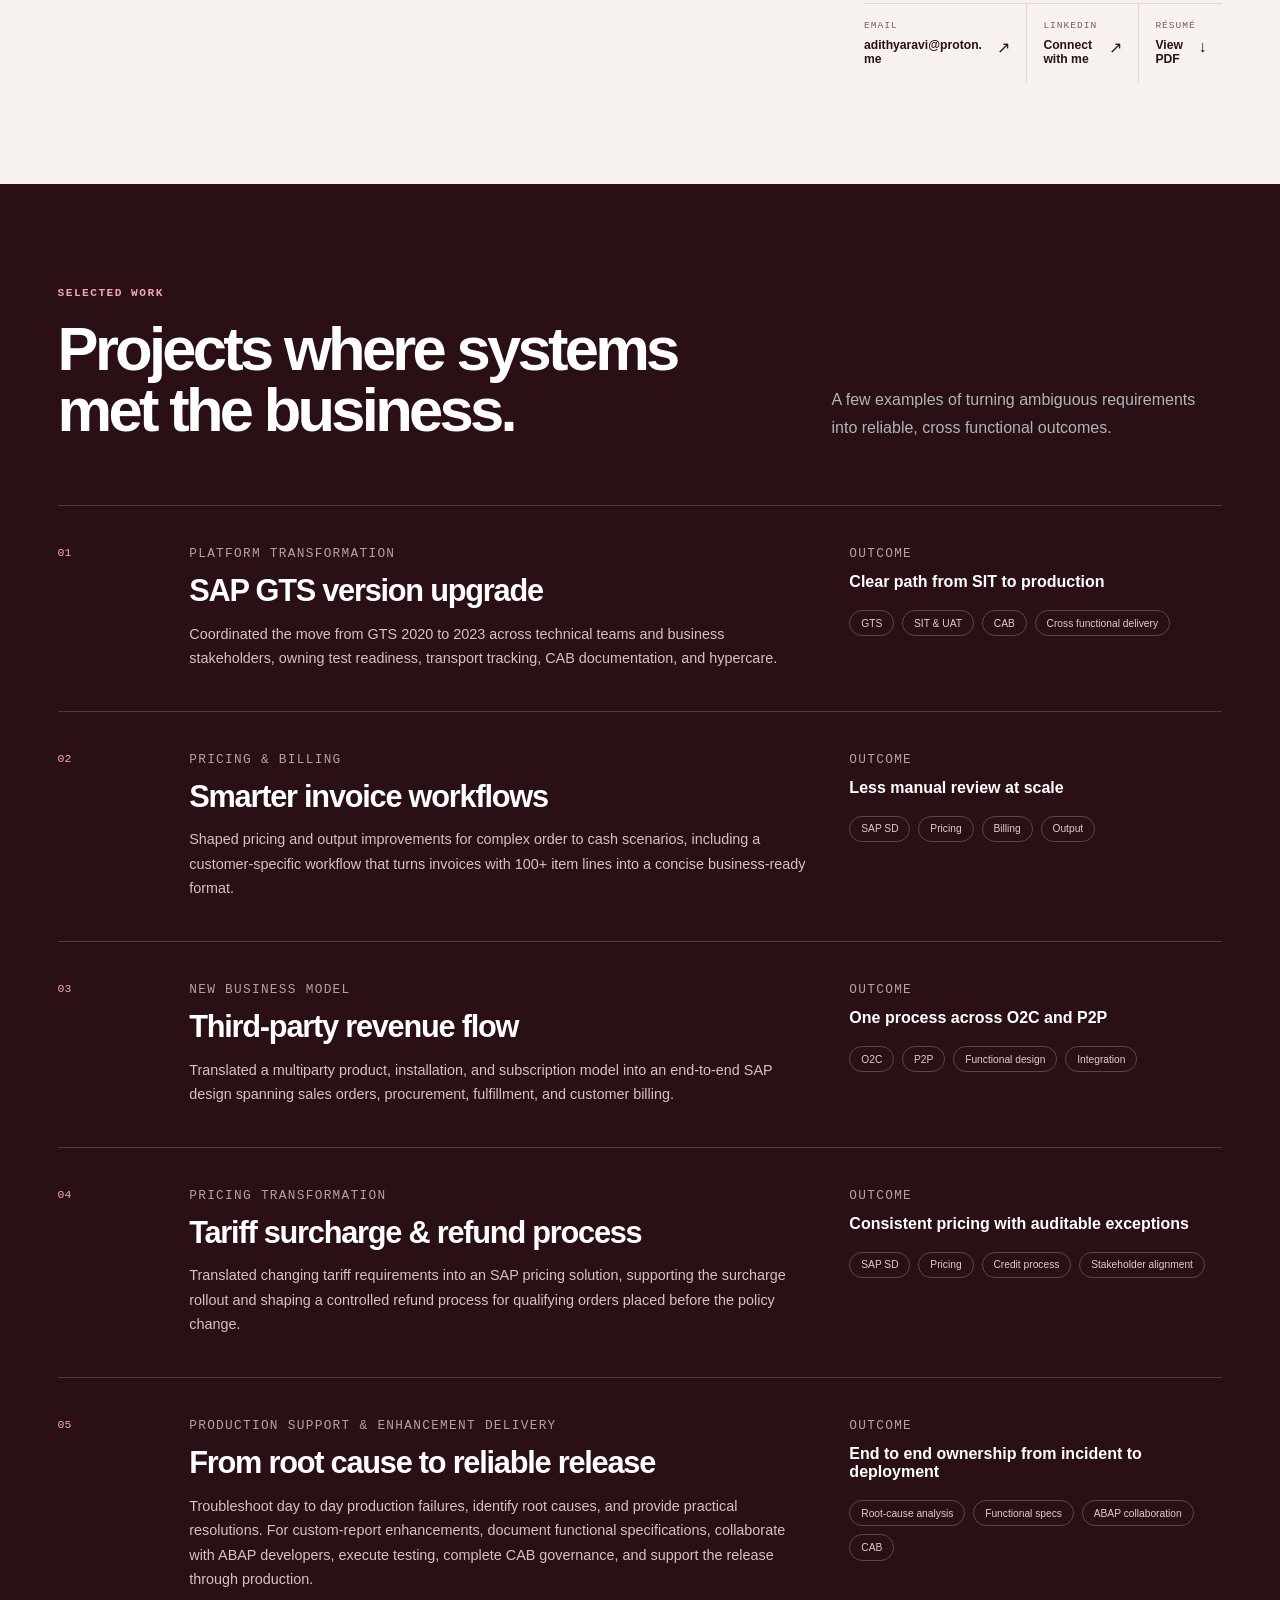
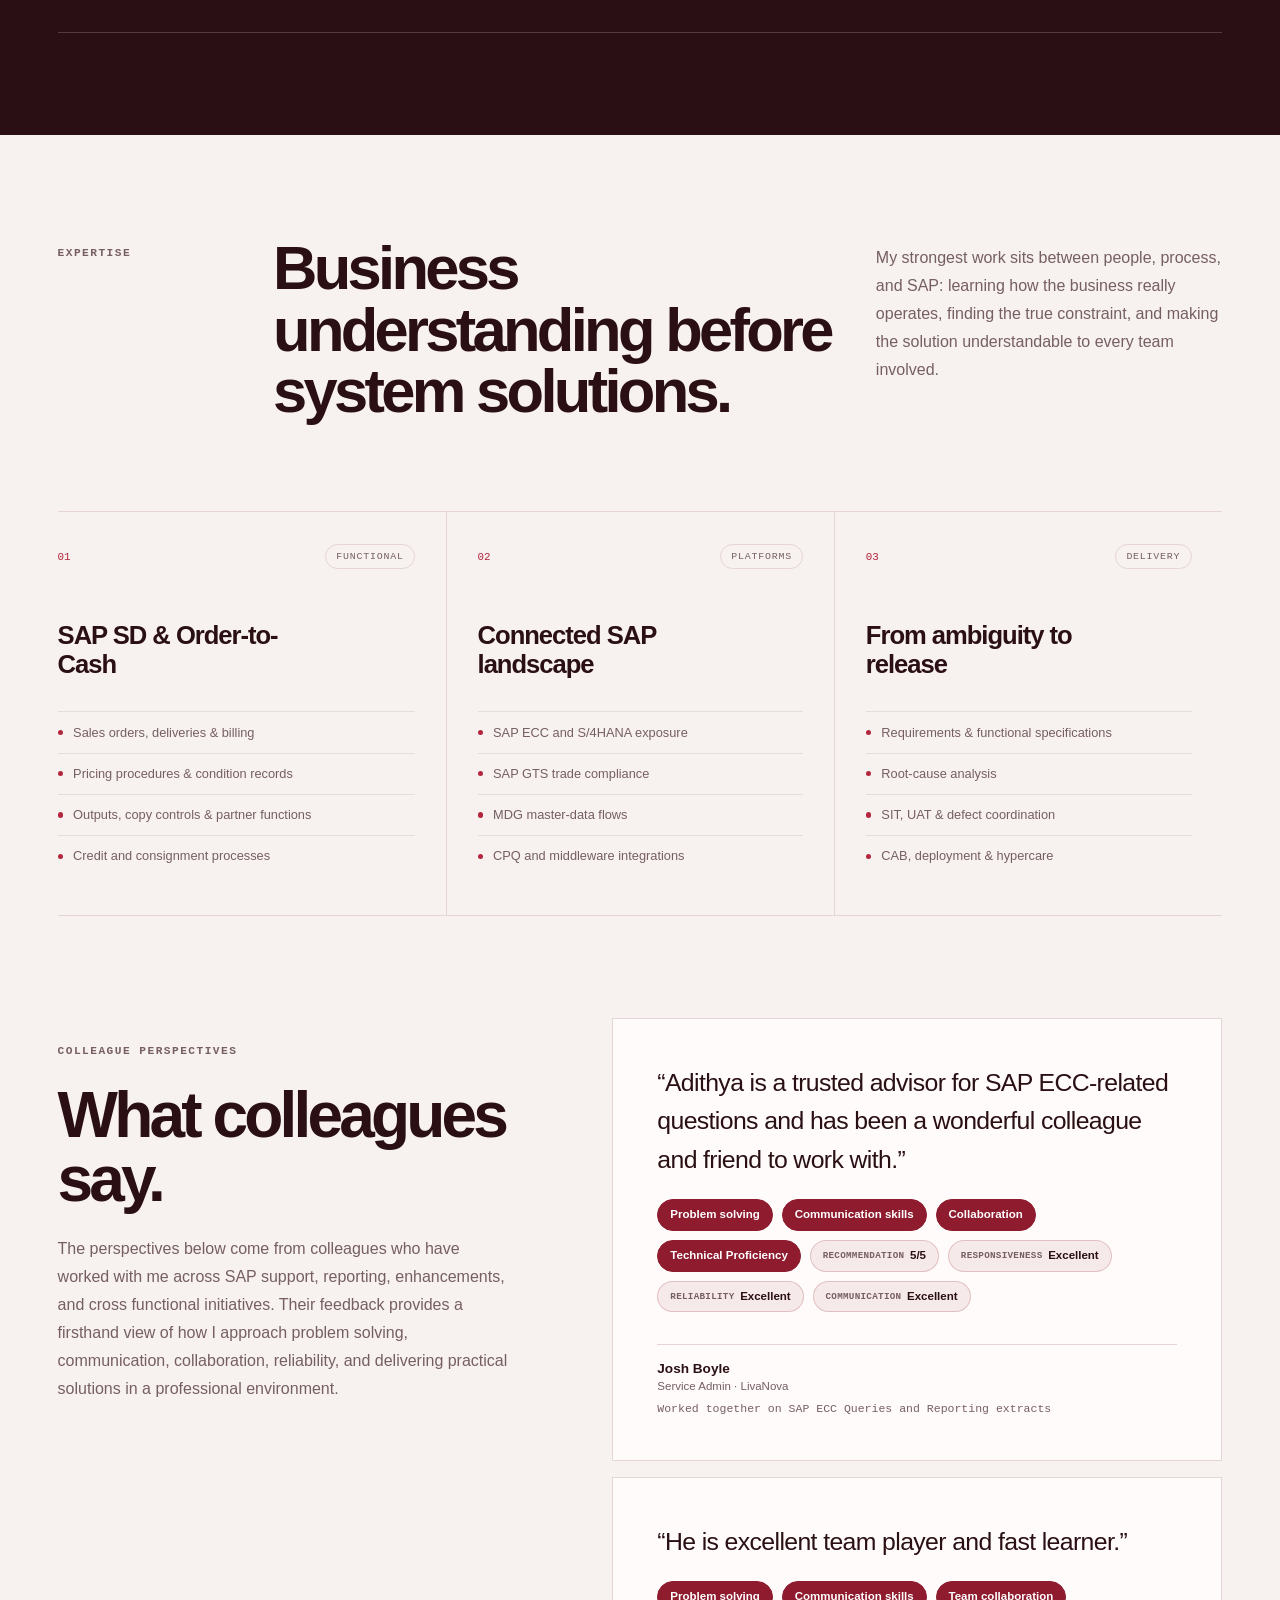
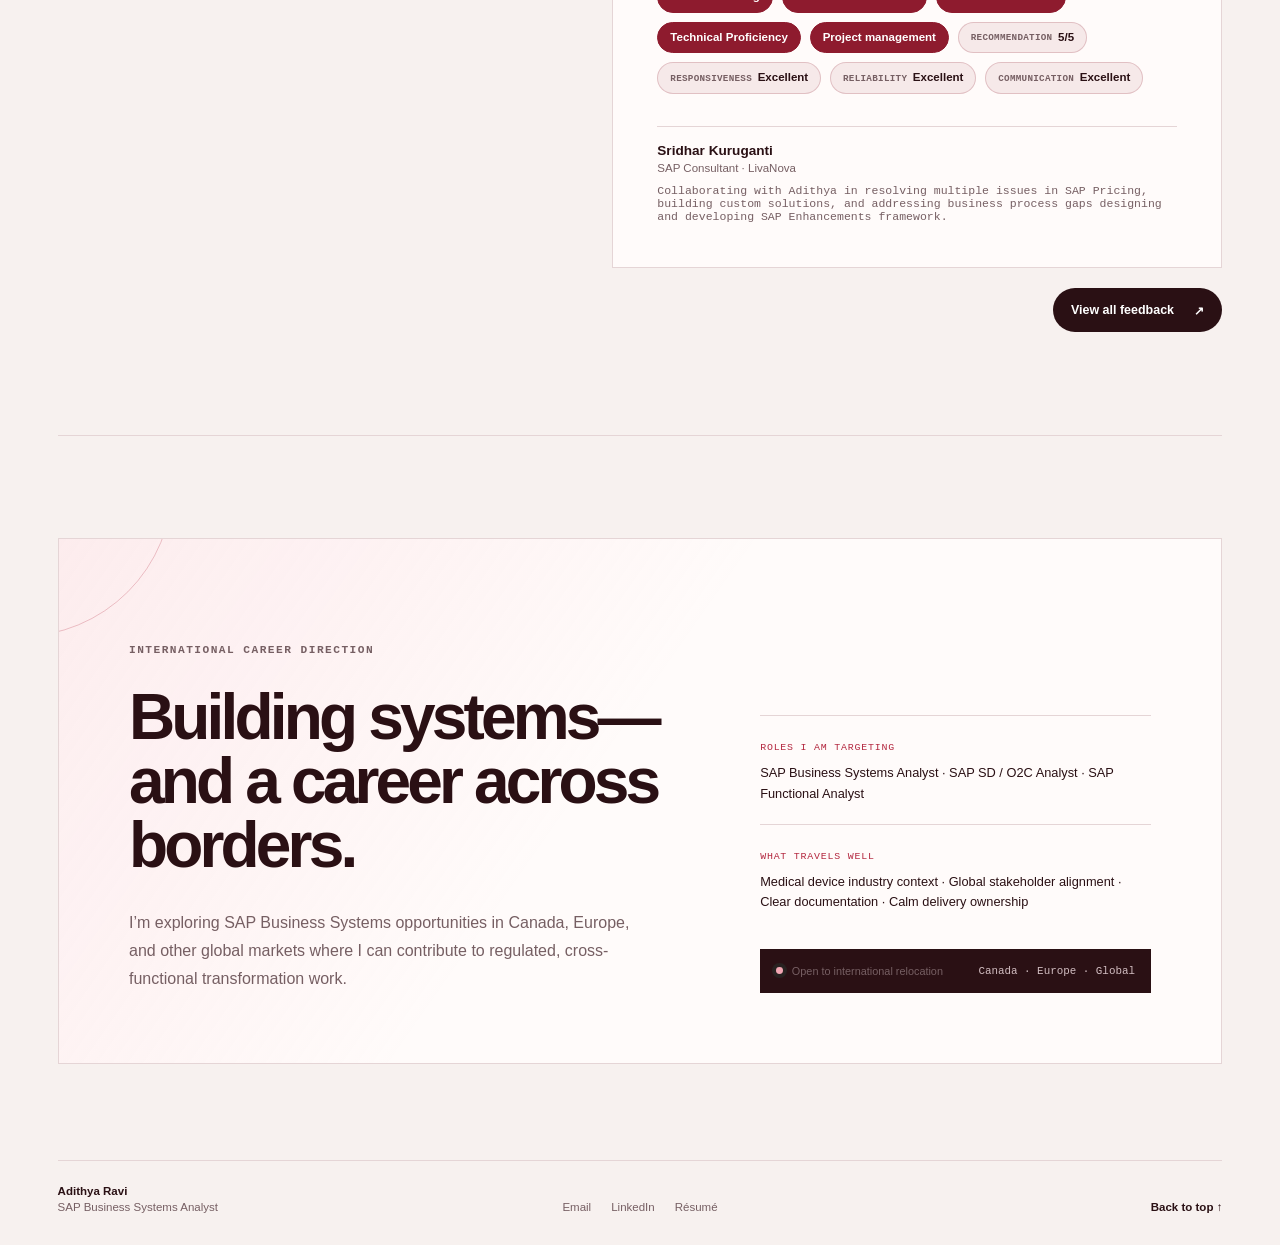
==== commit fa6915ba: "Fix image tag attribute from 'sec' to 'src'" ====
--- a/index.html
+++ b/index.html
@@ -144,7 +144,7 @@
             <div class="professional-certification">
               <!--<div class="certification-icon" aria-hidden="true">✓</div> -->
               <div class="certification-logo"
-                <img sec ="./assets/SAP_2011_logo.svg" alt="SAP Logo">
+                <img src ="./assets/SAP_2011_logo.svg" alt="SAP Logo">
               </div>
               
               <div class="certification-details">
--- a/style.css
+++ b/style.css
@@ -794,6 +794,7 @@
   padding: 1.35rem 1.5rem;
 }
 
+/* 
 .certification-icon {
   align-items: center;
   background: #8e1b2e;
@@ -806,6 +807,32 @@
   height: 46px;
   justify-content: center;
   width: 46px;
+}
+*/
+
+.certification-logo {
+  align-items: center;
+  display: flex;
+  flex: 0 0 72px;
+  justify-content: center;
+}
+
+.certification-logo img {
+  display: block;
+  height: auto;
+  max-width: 72px;
+  object-fit: contain;
+  width: 100%;
+}
+
+@media (max-width: 600px) {
+  .certification-logo {
+    flex-basis: 58px;
+  }
+
+  .certification-logo img {
+    max-width: 58px;
+  }
 }
 
 .certification-details {
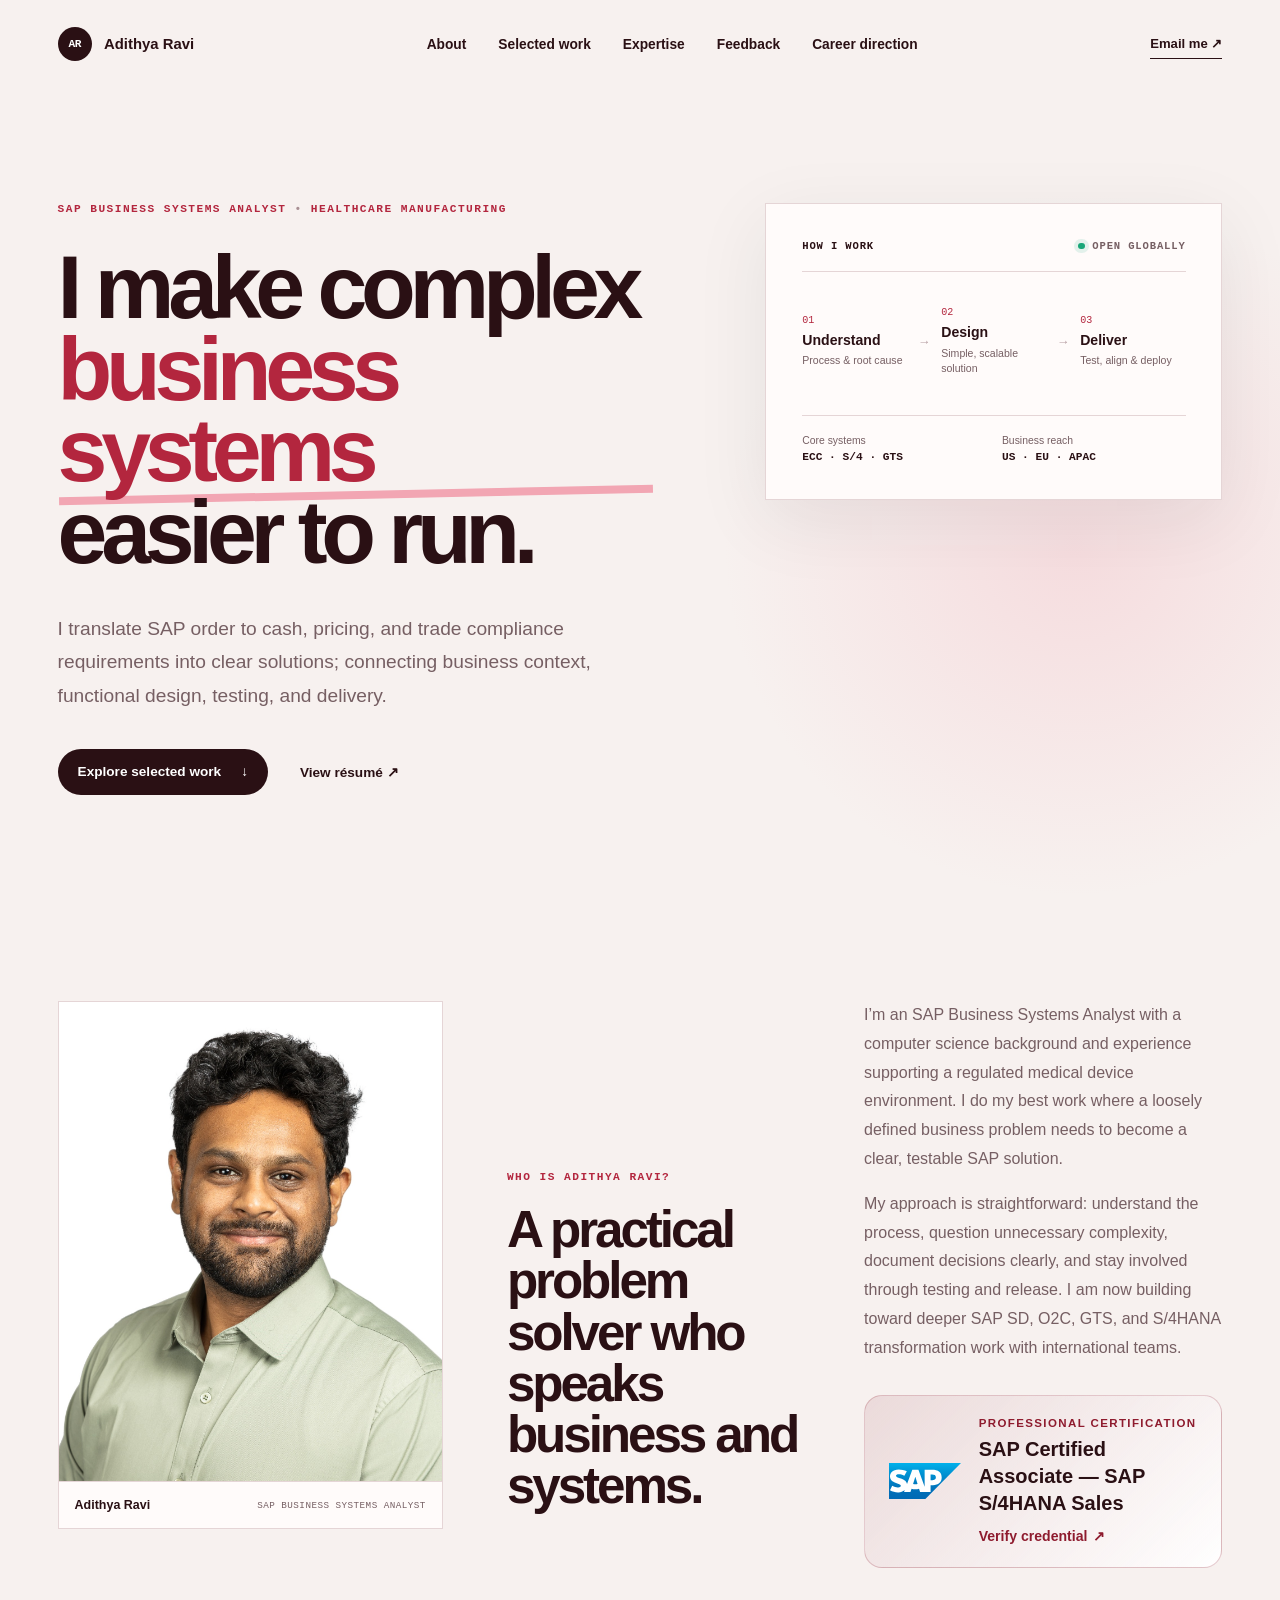
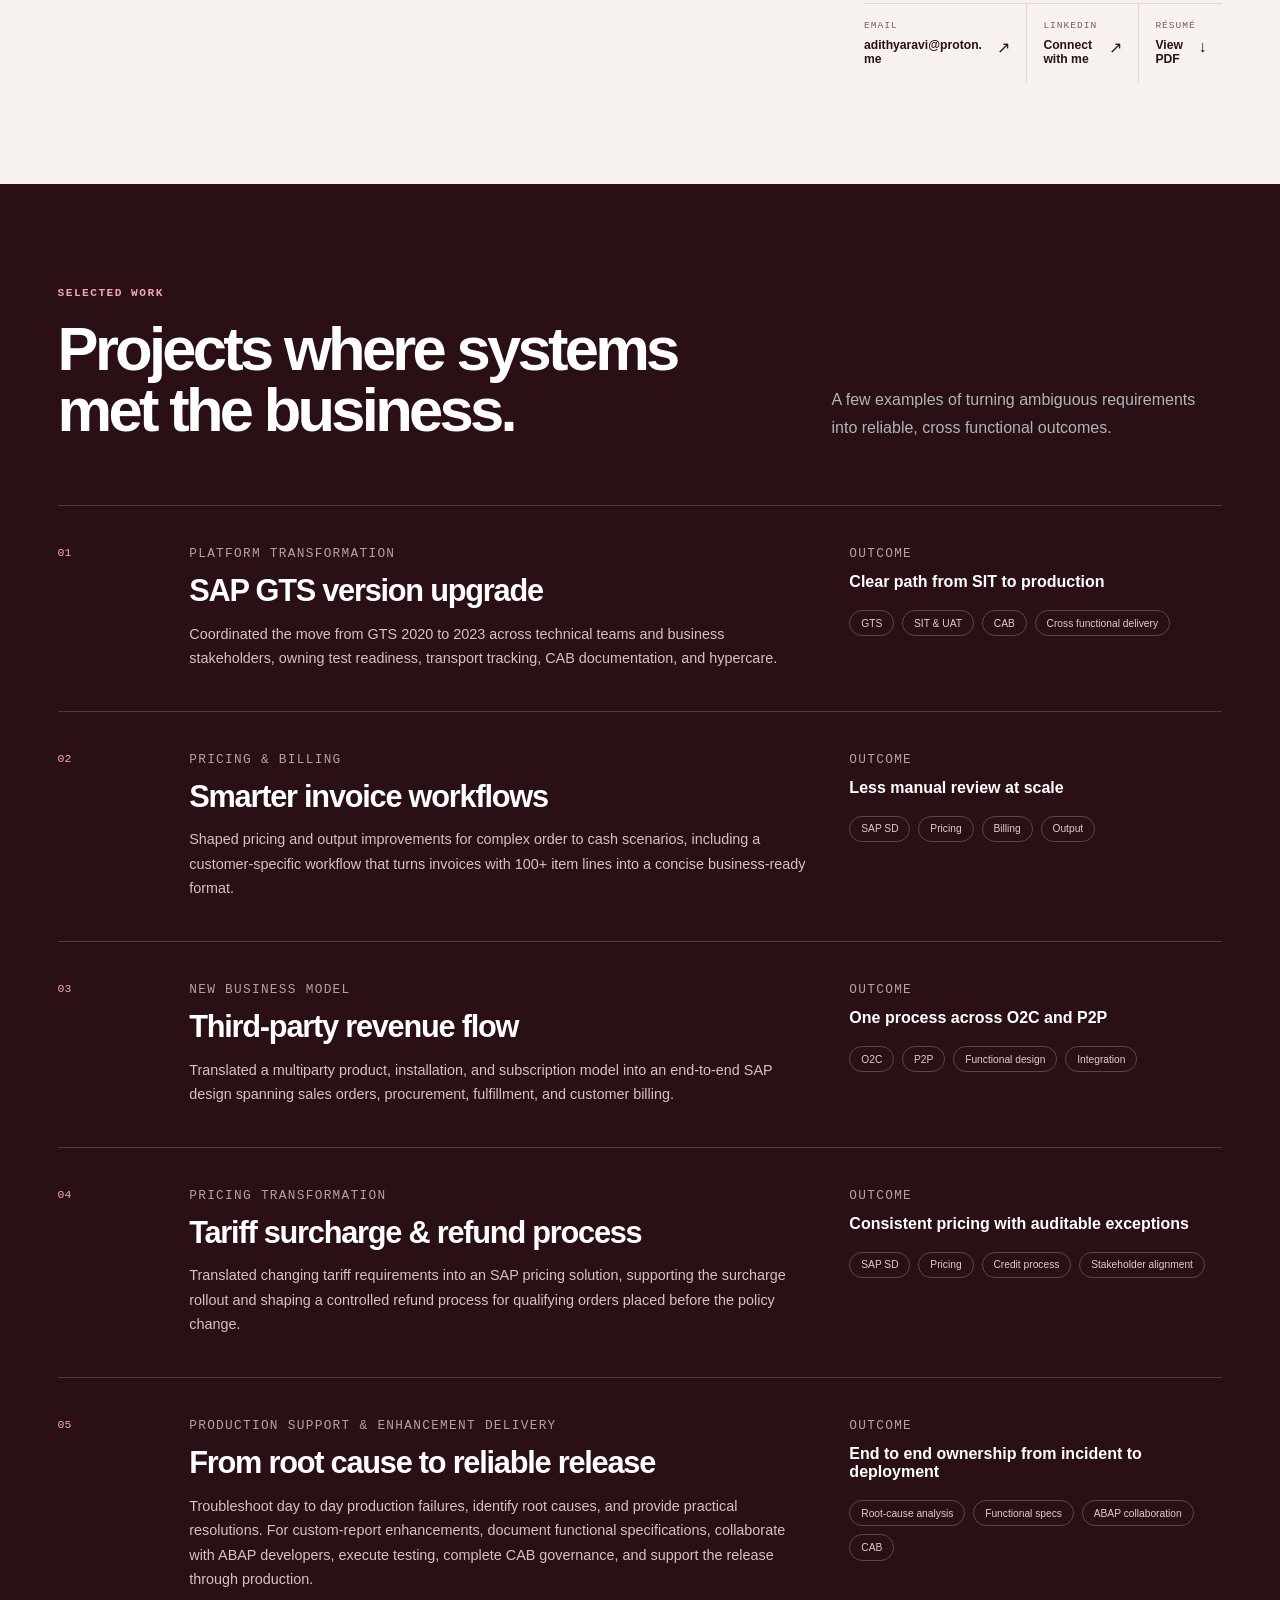
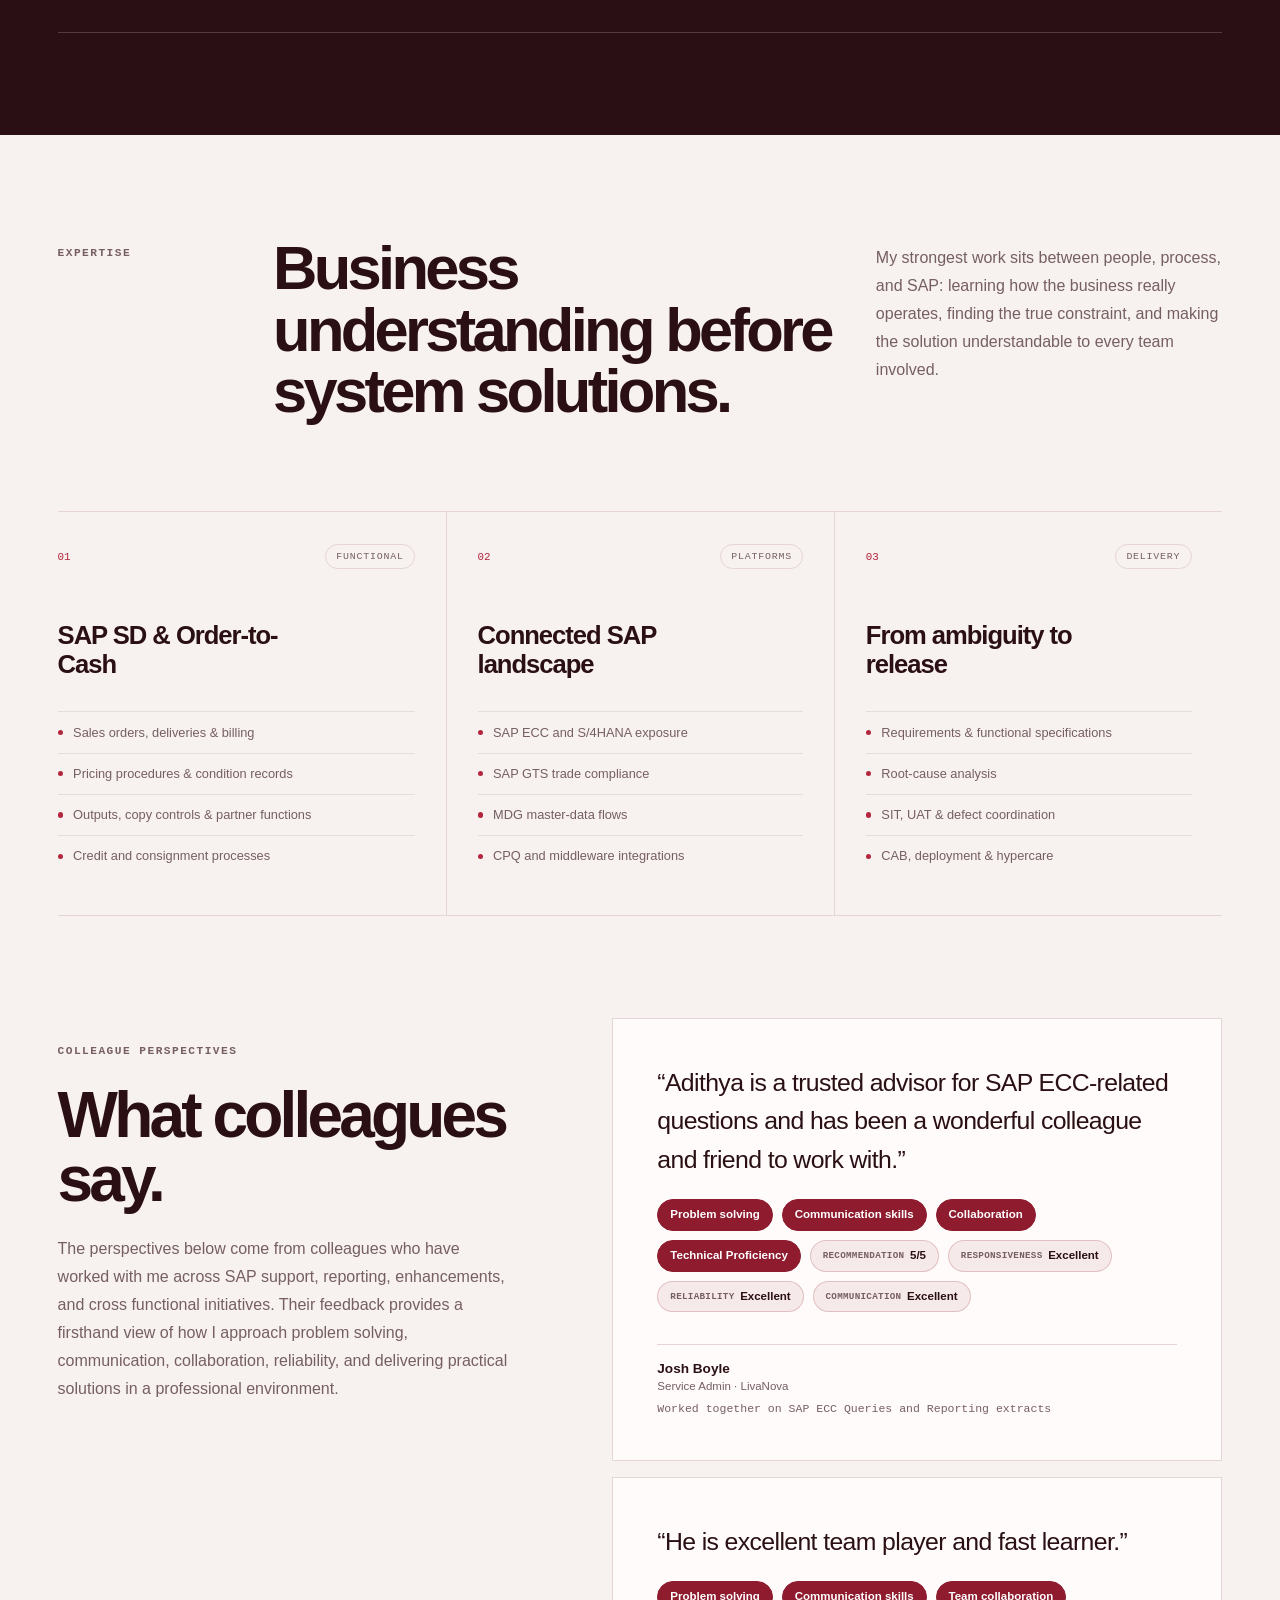
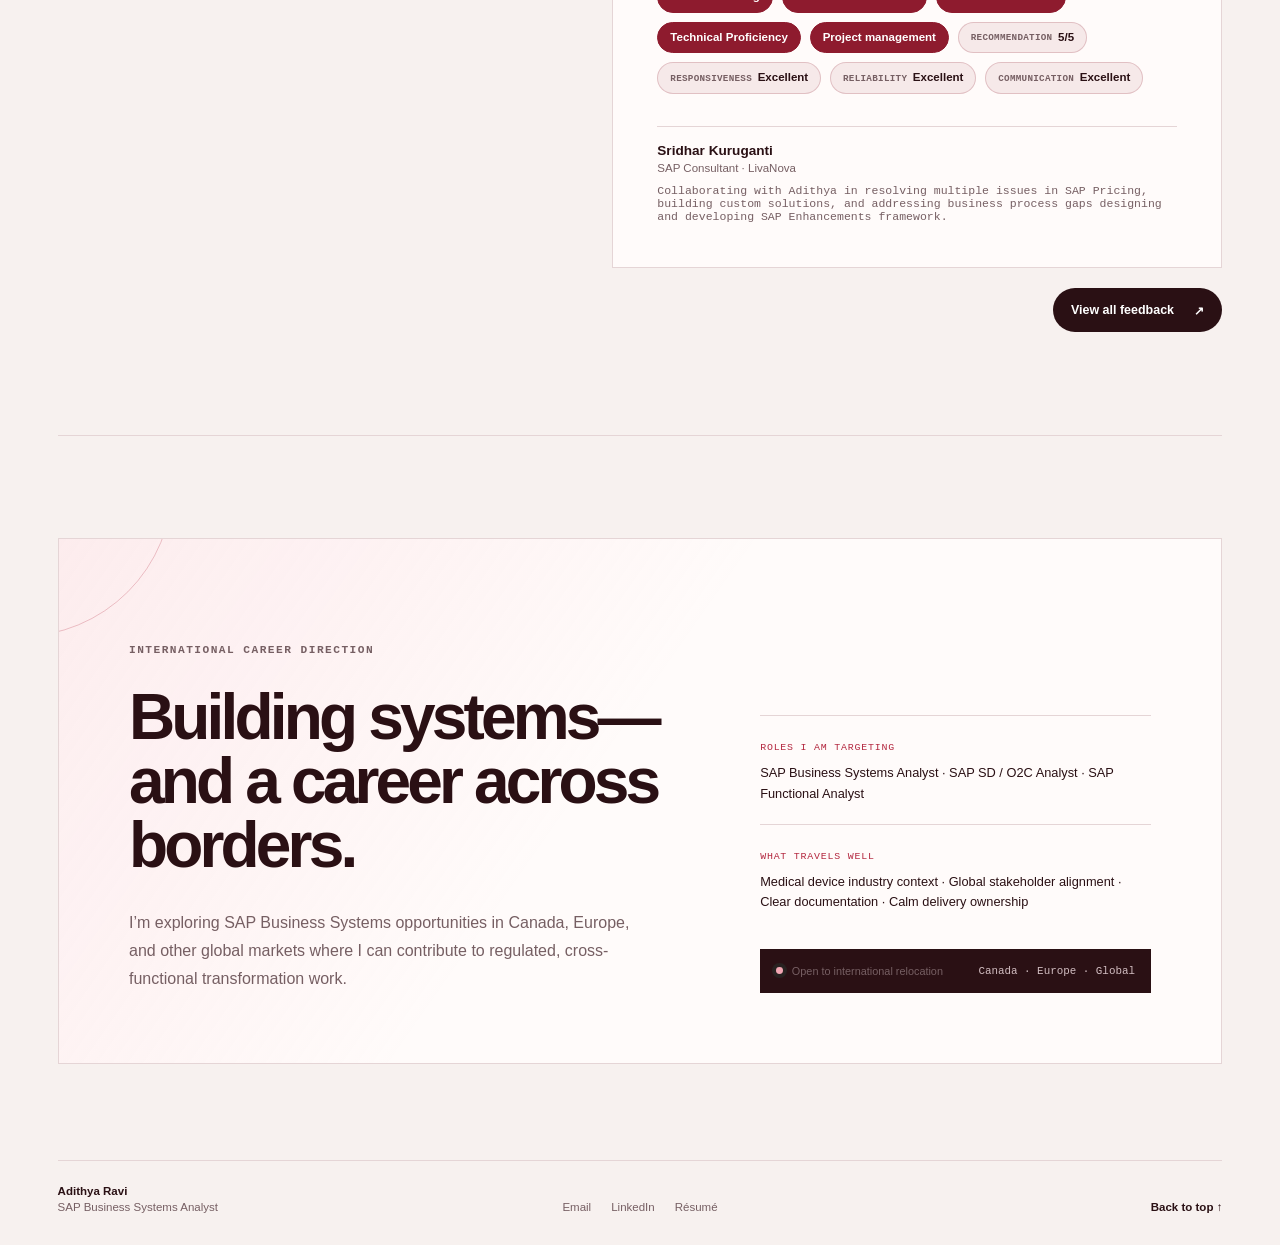
==== commit 8515fa08: "Fix indentation for certification logo div" ====
--- a/index.html
+++ b/index.html
@@ -143,7 +143,7 @@
 
             <div class="professional-certification">
               <!--<div class="certification-icon" aria-hidden="true">✓</div> -->
-              <div class="certification-logo"
+              <div class="certification-logo">
                 <img src ="./assets/SAP_2011_logo.svg" alt="SAP Logo">
               </div>
               
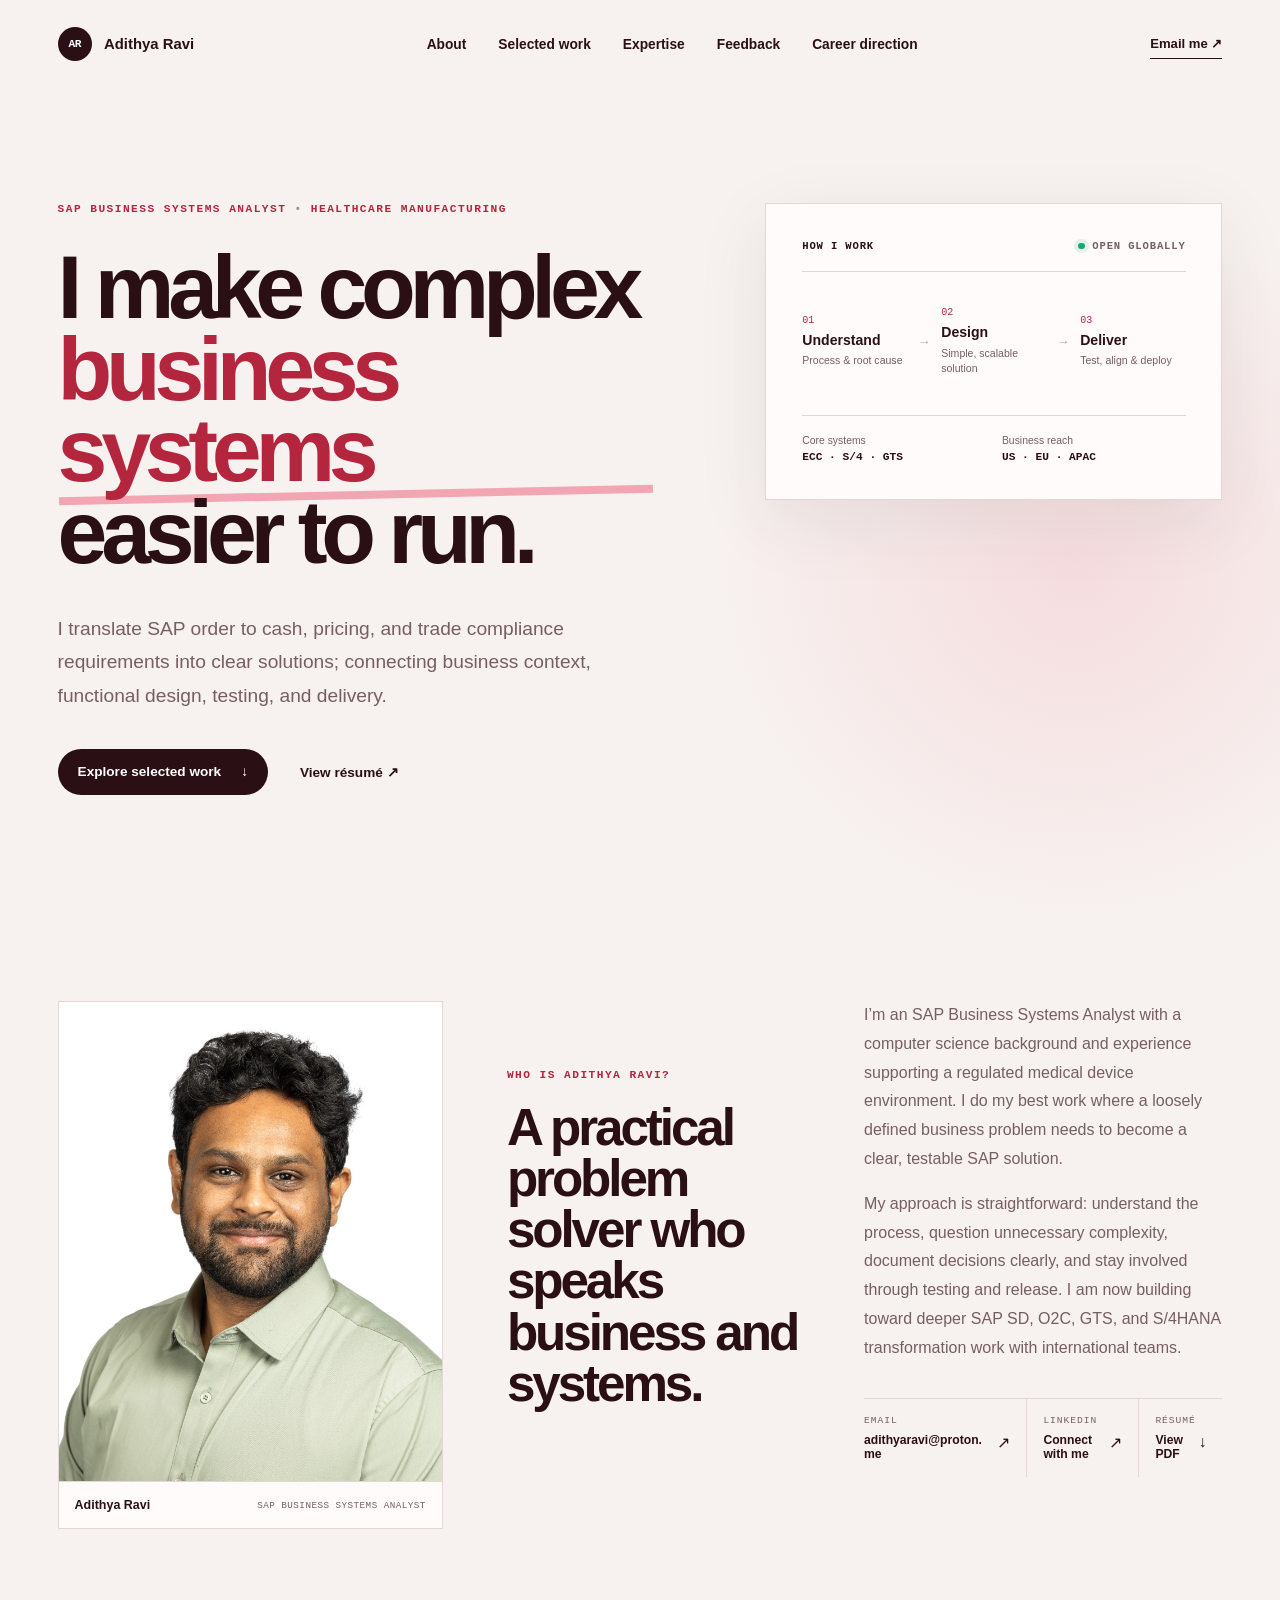
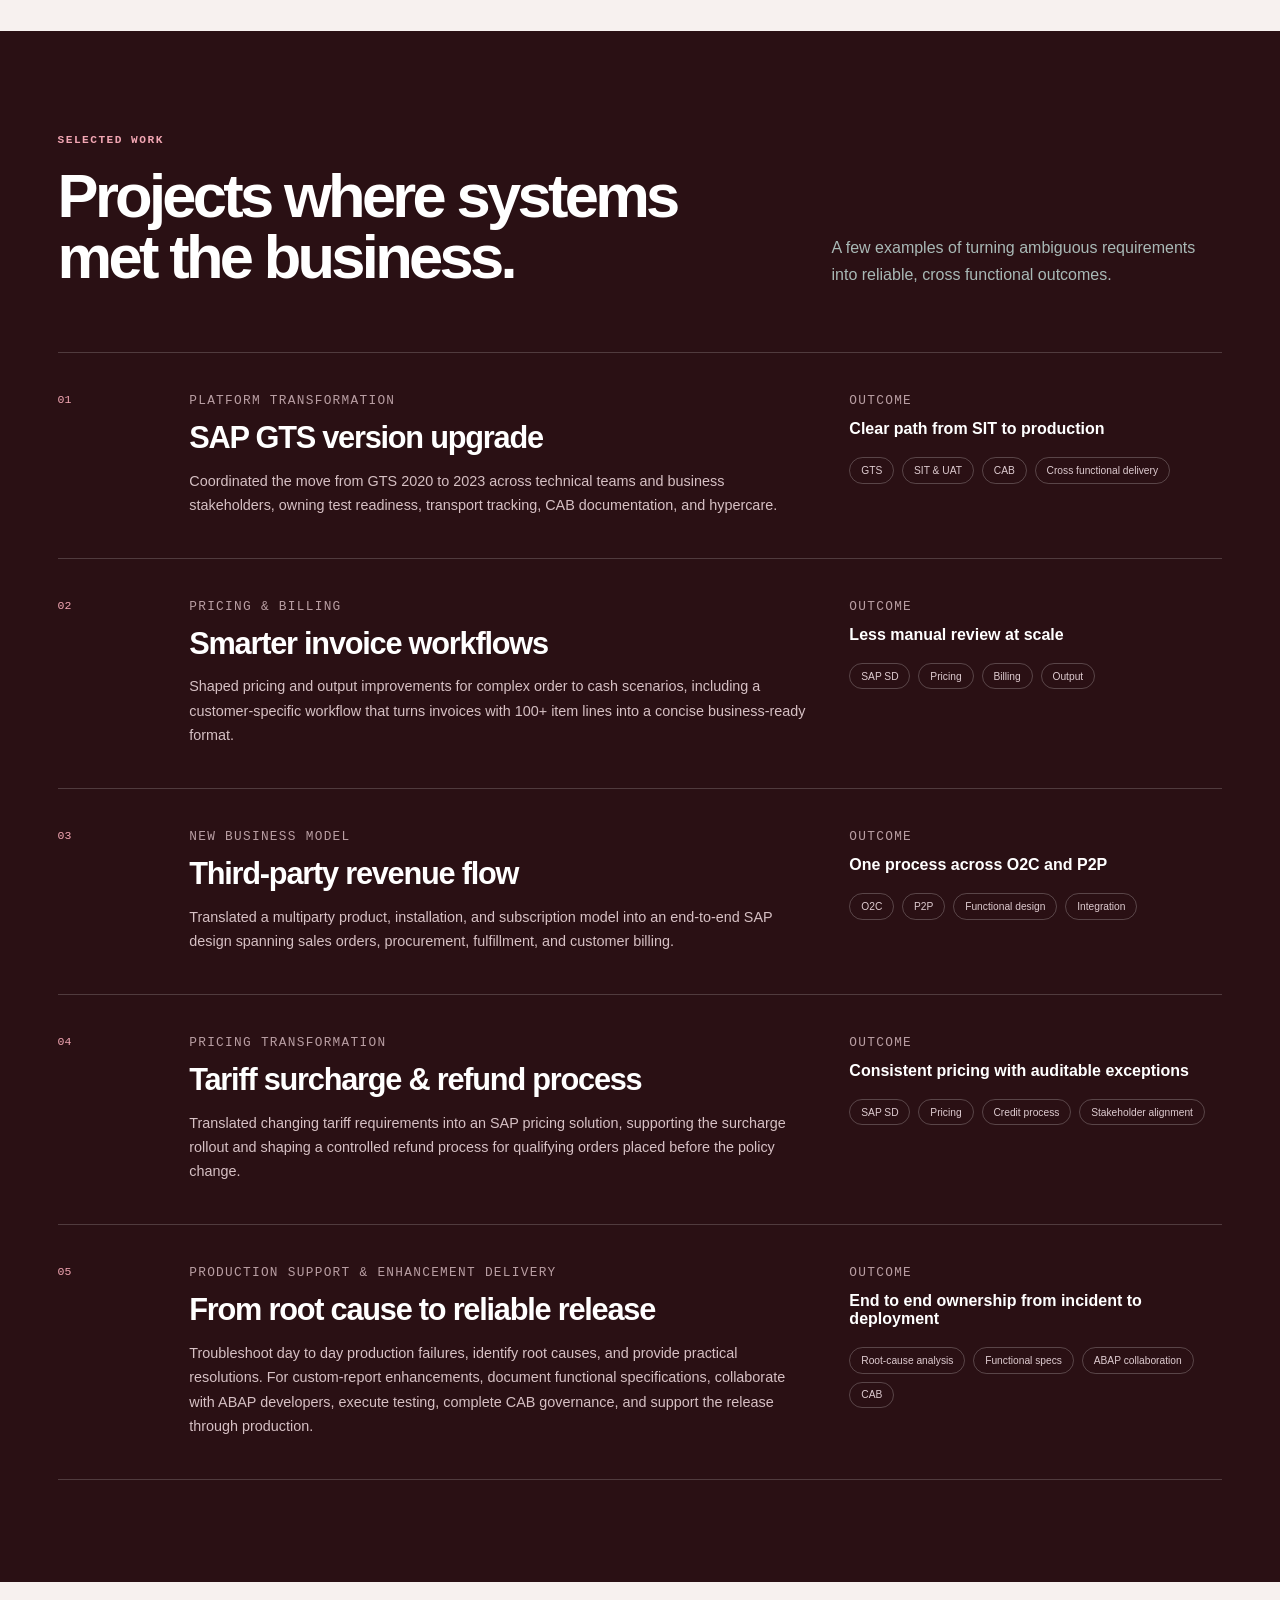
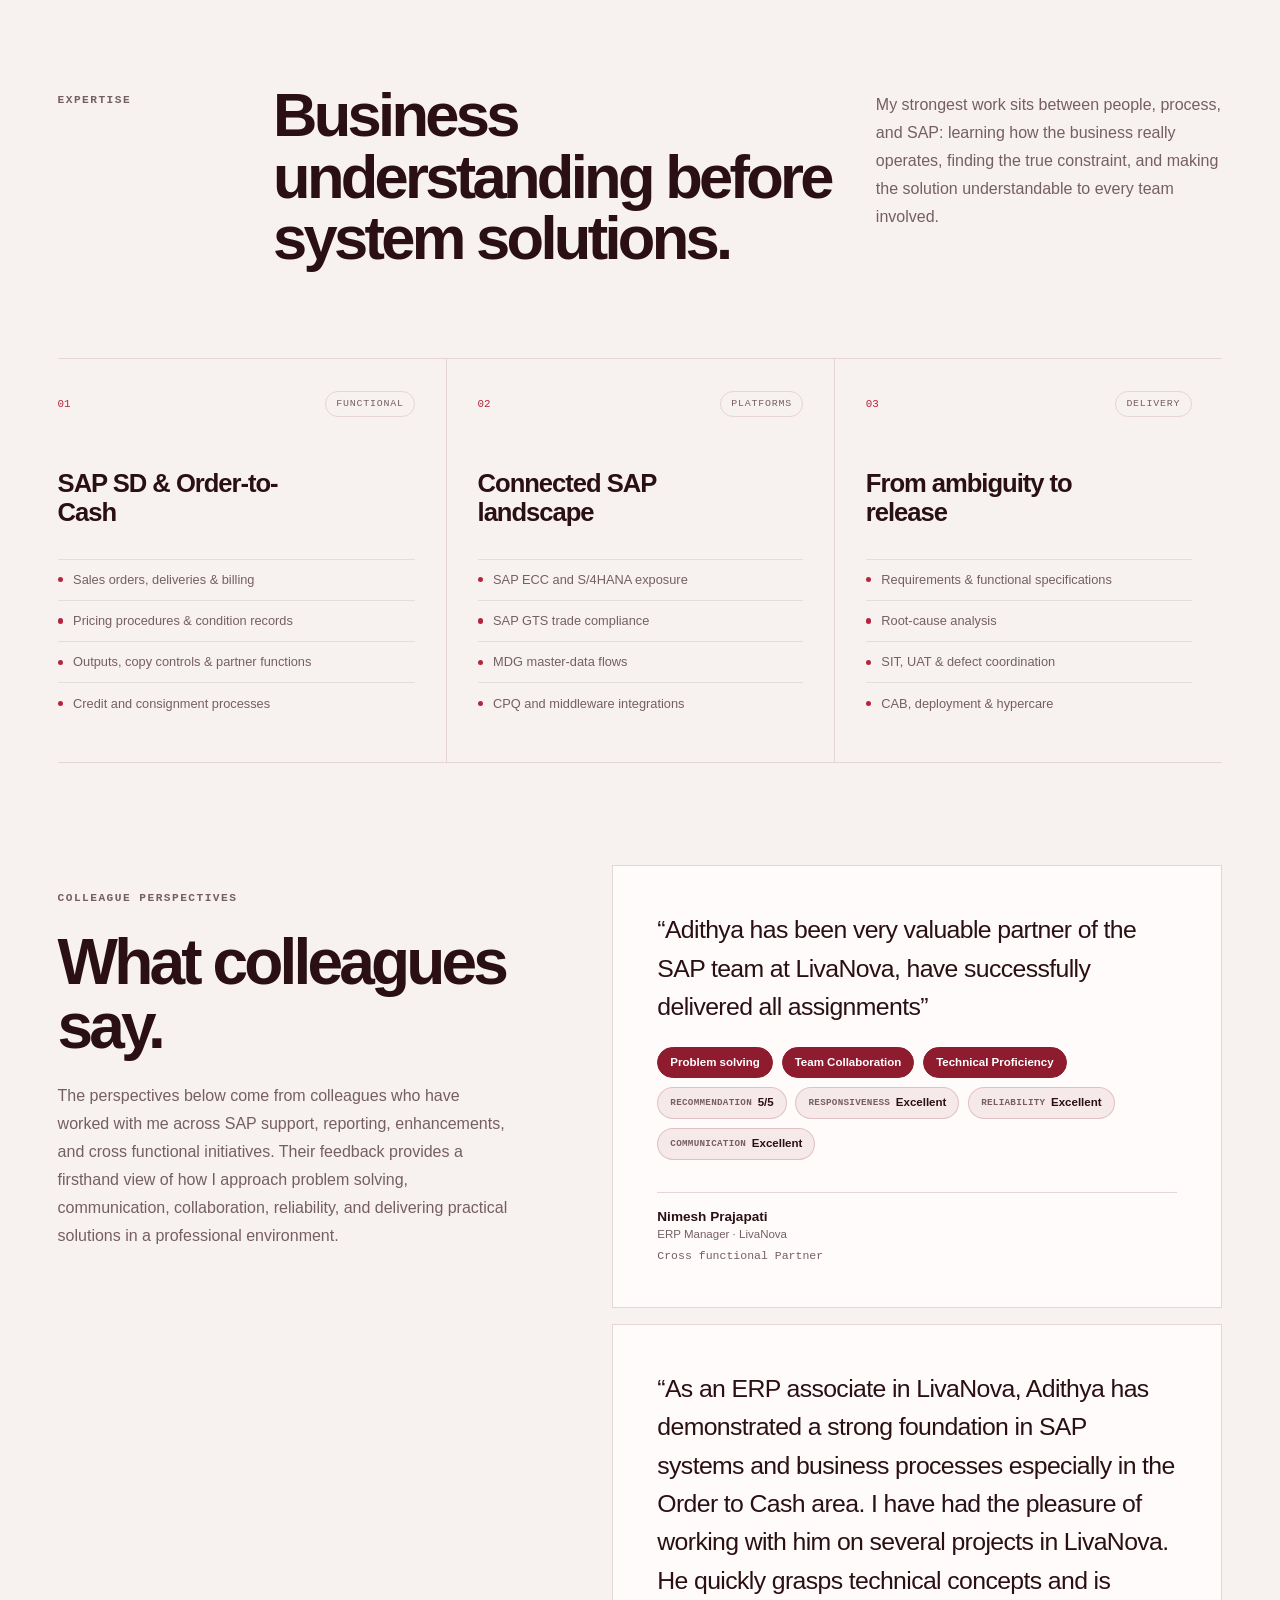
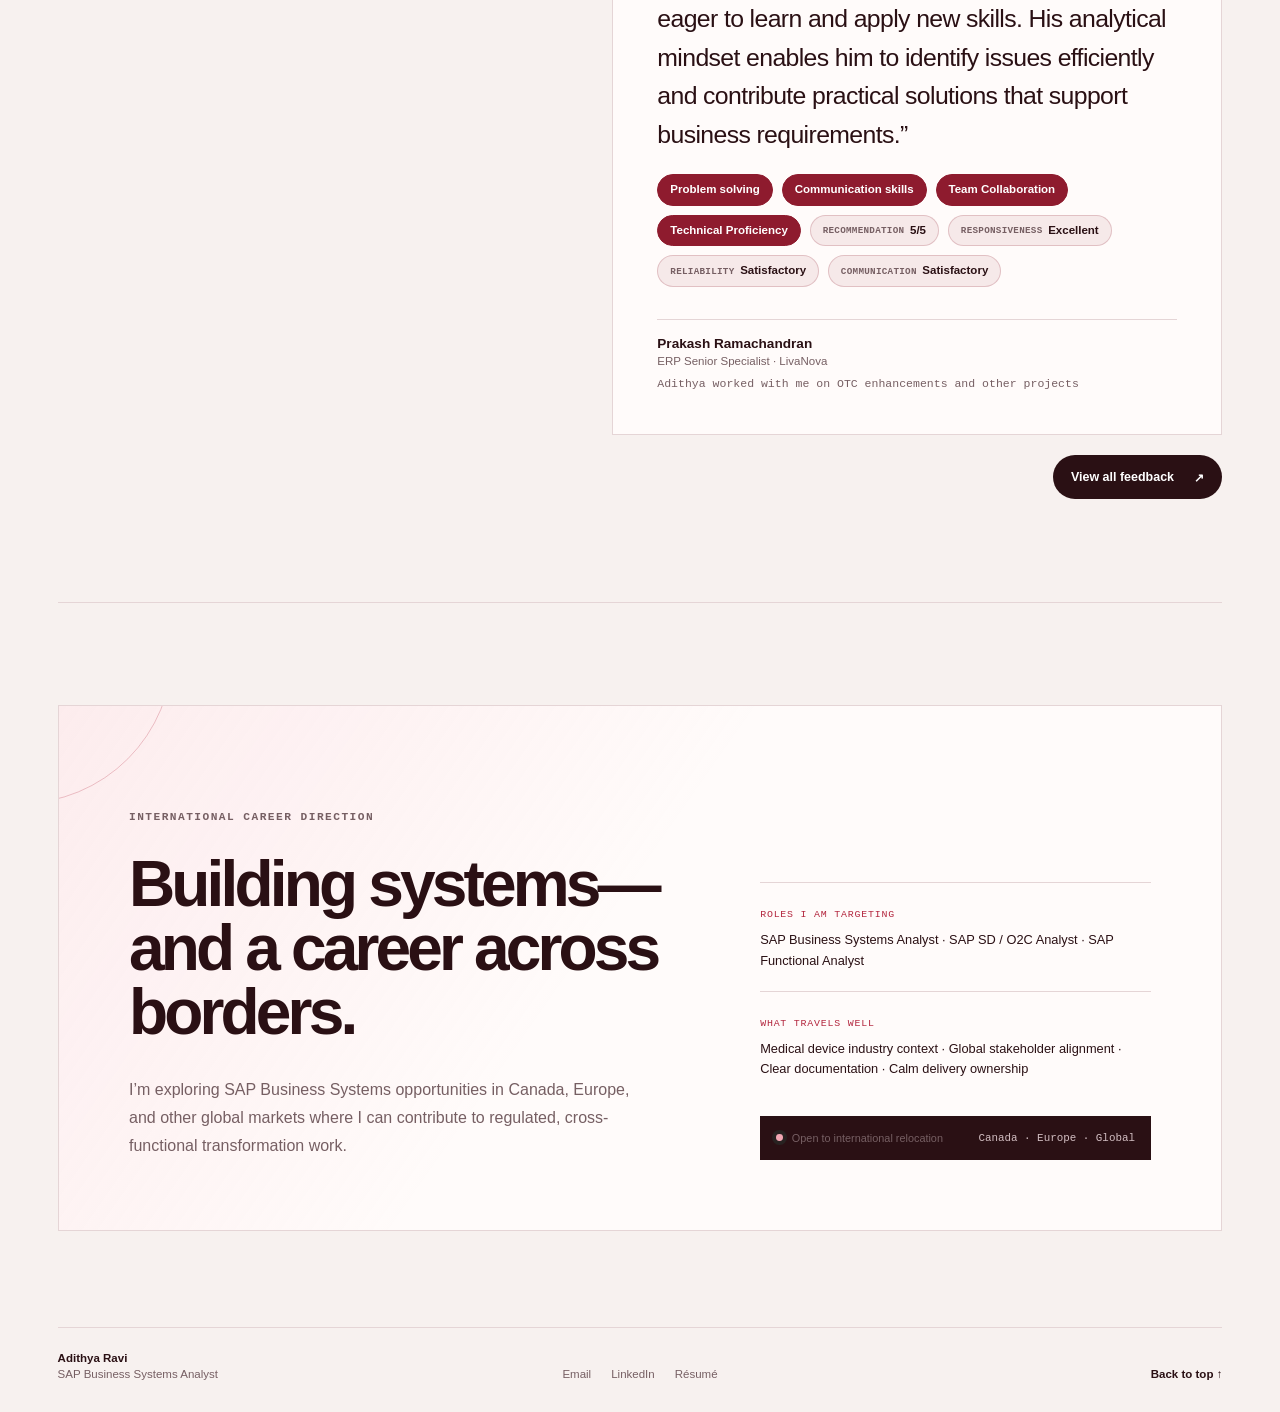
==== commit e2e8d1c3: "Comment out professional certification section Comment out the professional certification section in" ====
--- a/index.html
+++ b/index.html
@@ -141,8 +141,8 @@
               international teams.
             </p>
 
-            <div class="professional-certification">
-              <!--<div class="certification-icon" aria-hidden="true">✓</div> -->
+            <!-- <div class="professional-certification">
+              <div class="certification-icon" aria-hidden="true">✓</div> (This is alwasy commented out)
               <div class="certification-logo">
                 <img src ="./assets/SAP_2011_logo.svg" alt="SAP Logo">
               </div>
@@ -161,7 +161,7 @@
                   Verify credential <span aria-hidden="true">↗</span>
                 </a>
               </div>
-            </div>
+            </div> -->
 
             <div class="contact-links" aria-label="Contact and résumé links">
               <a href="mailto:adithyaravi@proton.me">
--- a/style.css
+++ b/style.css
@@ -1095,21 +1095,106 @@
   max-width: 520px;
 }
 
+/* Masonry feedback layout */
+/* .all-feedback-grid {
+  align-items: start;
+  display: grid;
+  gap: 1rem;
+  grid-auto-flow: dense;
+  grid-auto-rows: 8px;
+  grid-template-columns: repeat(12, minmax(0, 1fr));
+  padding: clamp(3rem, 6vw, 6rem) 0;
+} */
+
+/* Prevent inherited fixed card heights */
+/* .all-feedback-grid .testimonial-card {
+  align-self: start;
+  box-sizing: border-box;
+  display: block;
+  height: auto;
+  min-height: 0;
+  width: auto;
+} */
+
+/* Short review: one quarter */
+/* .all-feedback-grid .feedback-card--small {
+  grid-column: span 3;
+} */
+
+/* Medium review: one third */
+/* .all-feedback-grid .feedback-card--medium {
+  grid-column: span 4;
+} */
+
+/* Long review: one half */
+/* .all-feedback-grid .feedback-card--large {
+  grid-column: span 6;
+} */
+
+/* .all-feedback-grid .testimonial-card blockquote {
+  flex: none;
+  height: auto;
+  min-height: 0;
+  overflow-wrap: anywhere;
+} */
+
+/* .all-feedback-grid .testimonial-card figcaption {
+  margin-top: 1.5rem;
+} */
+
+/* Tablet */
+/* @media (max-width: 1000px) {
+  .all-feedback-grid .feedback-card--small,
+  .all-feedback-grid .feedback-card--medium {
+    grid-column: span 6;
+  } */
+
+  /* .all-feedback-grid .feedback-card--large {
+    grid-column: 1 / -1;
+  }
+} */
+
+/* Mobile */
+/* @media (max-width: 640px) {
+  .all-feedback-grid {
+    display: block;
+  }
+
+  .all-feedback-grid .testimonial-card {
+    margin-bottom: 1rem;
+  }
+} */
+
 .all-feedback-grid {
-  display: grid;
-  gap: 1rem;
-  grid-template-columns: repeat(3, minmax(0, 1fr));
+  column-count: 3;
+  column-gap: 1rem;
   padding: clamp(3rem, 6vw, 6rem) 0;
 }
 
 .all-feedback-grid .testimonial-card {
-  display: flex;
-  flex-direction: column;
-  min-height: 390px;
+  break-inside: avoid;
+  display: inline-block;
+  height: auto;
+  margin: 0 0 1rem;
+  min-height: 0;
+  vertical-align: top;
+  width: 100%;
 }
 
 .all-feedback-grid .testimonial-card blockquote {
-  flex: 1;
+  overflow-wrap: break-word;
+}
+
+@media (max-width: 1000px) {
+  .all-feedback-grid {
+    column-count: 2;
+  }
+}
+
+@media (max-width: 640px) {
+  .all-feedback-grid {
+    column-count: 1;
+  }
 }
 
 .feedback-page-footer {
